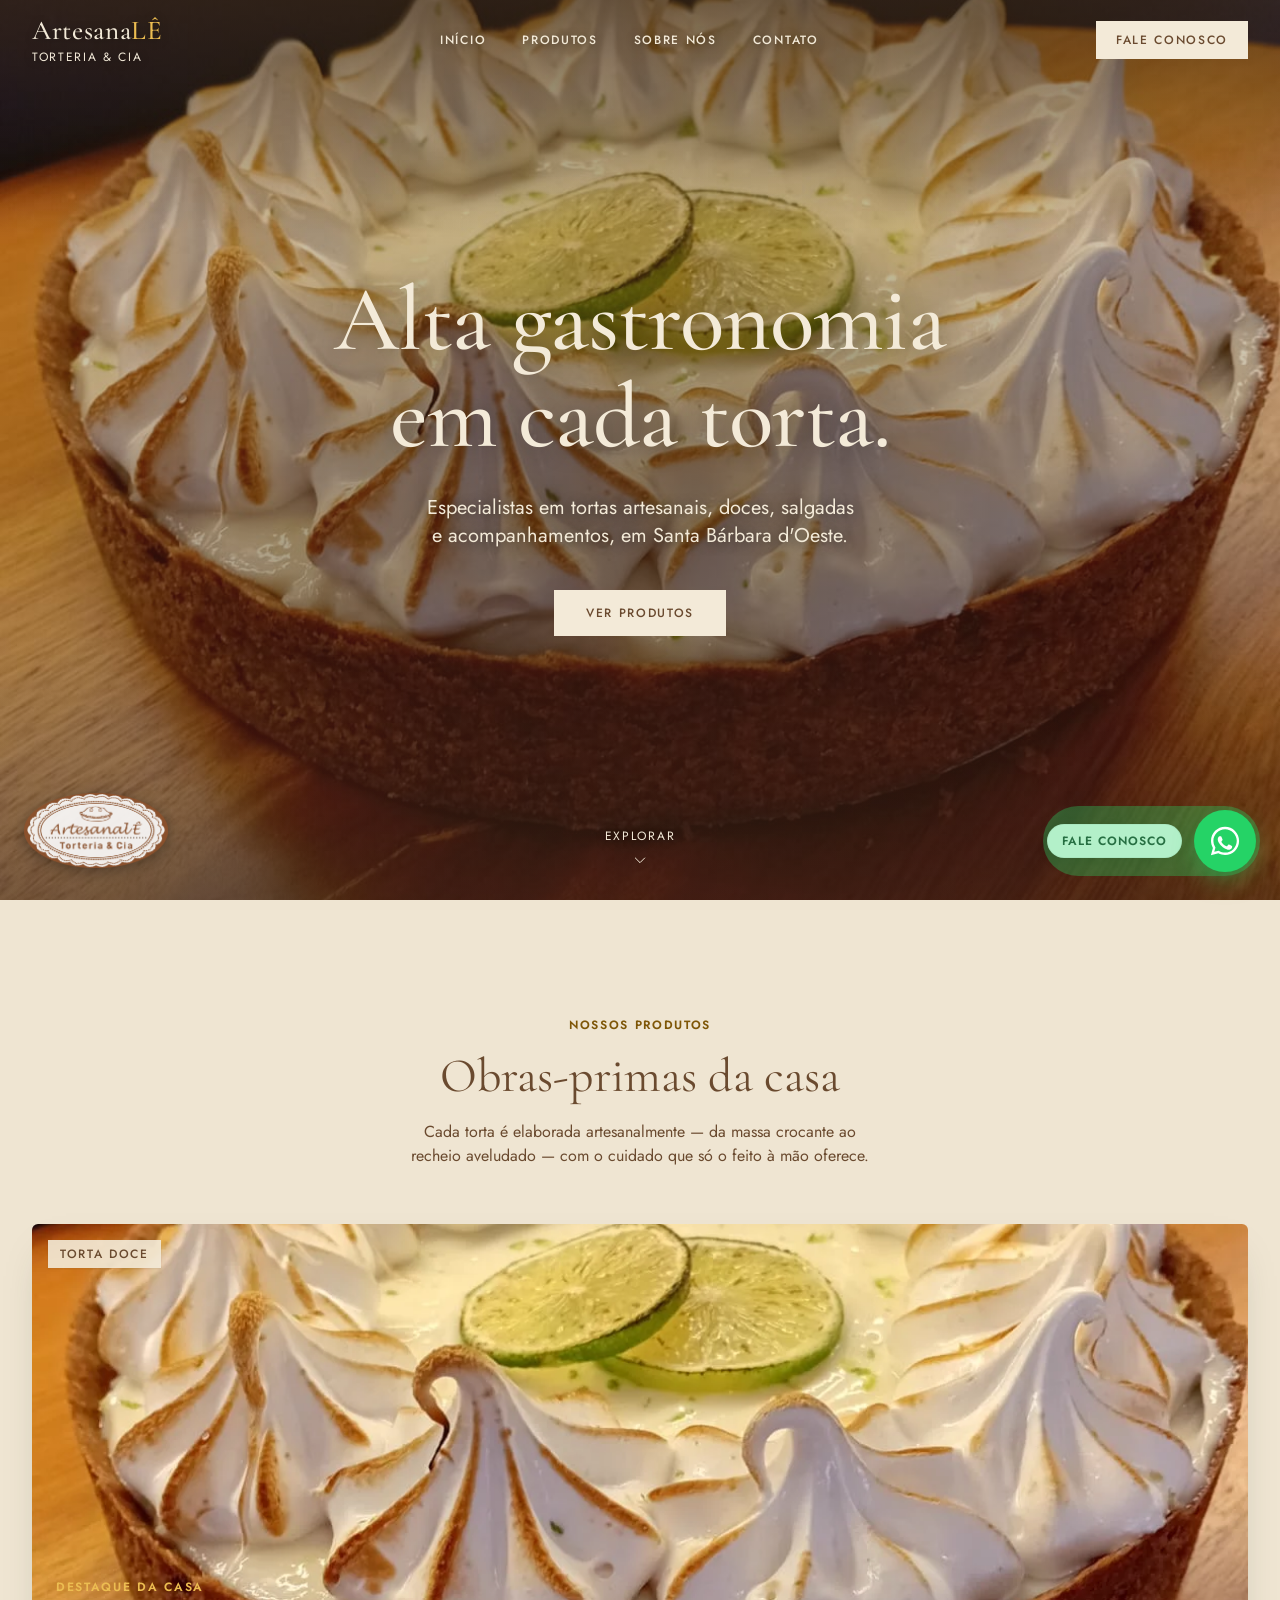
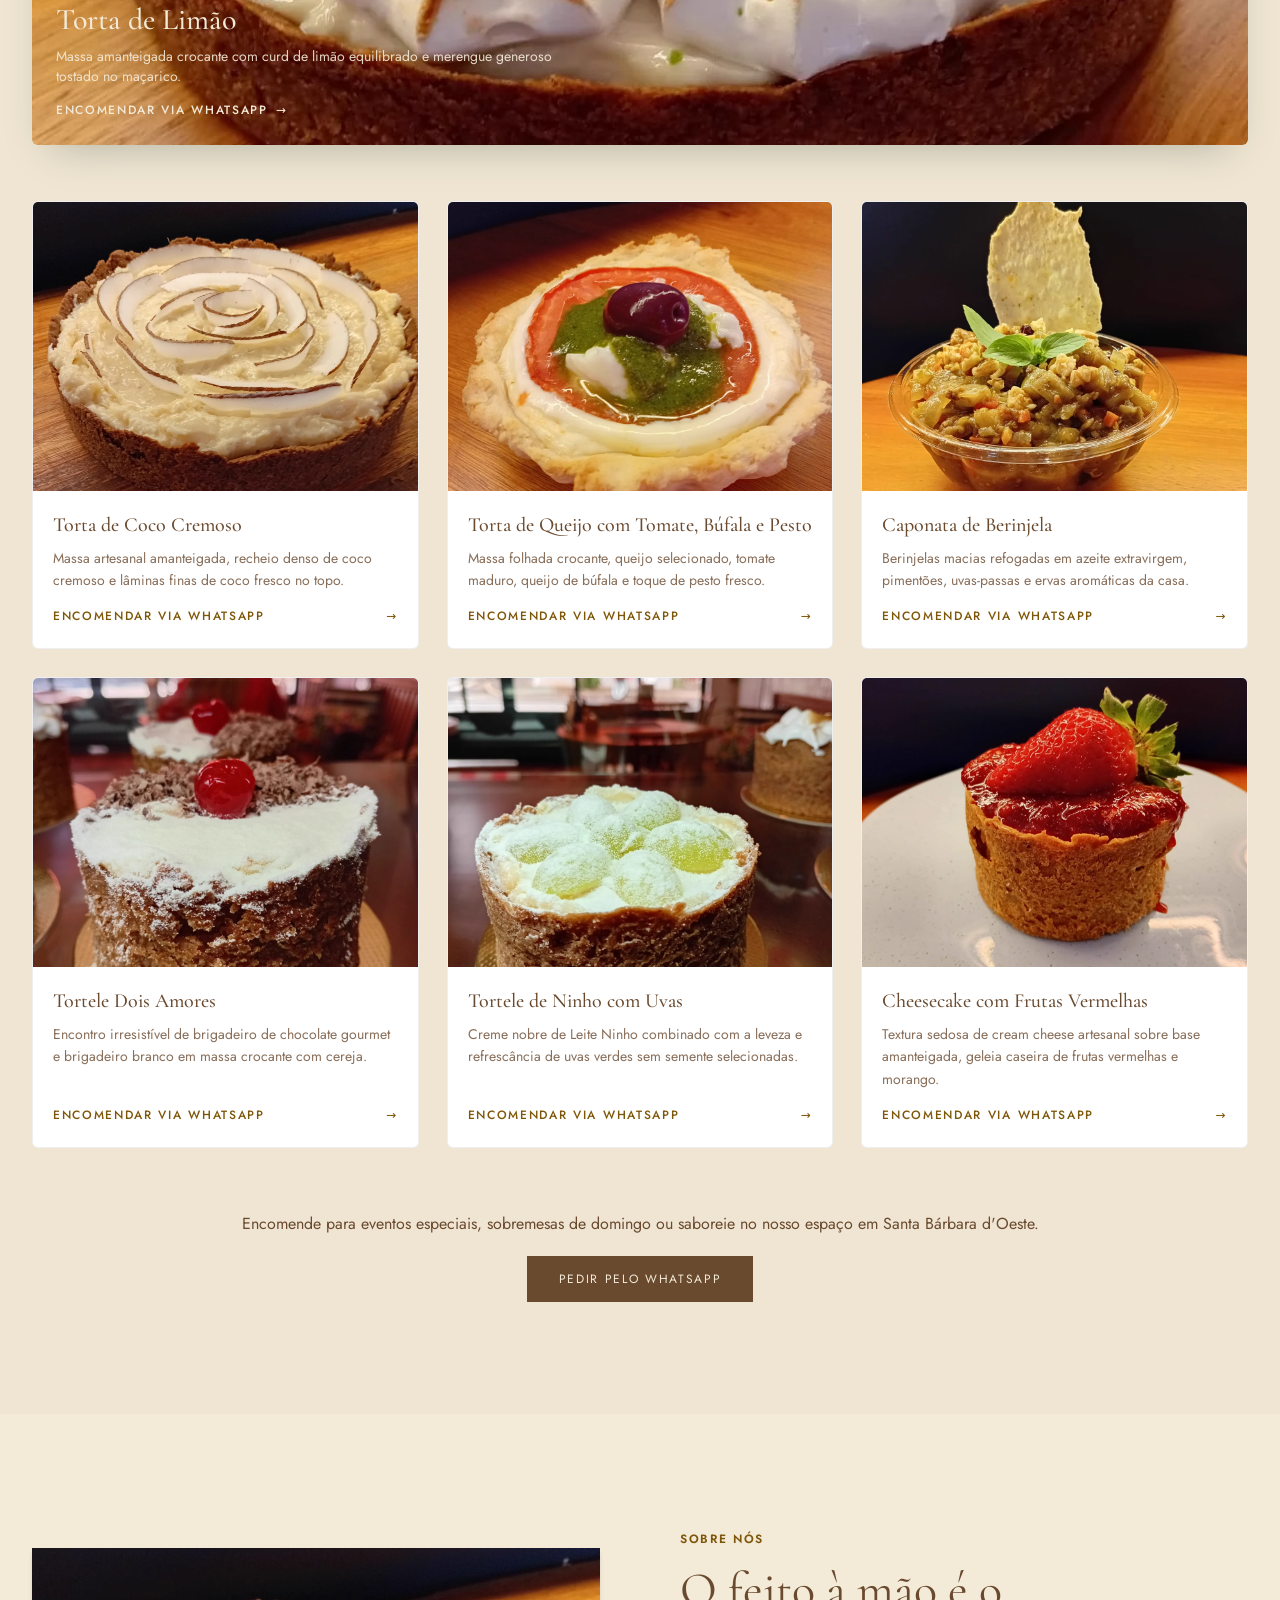
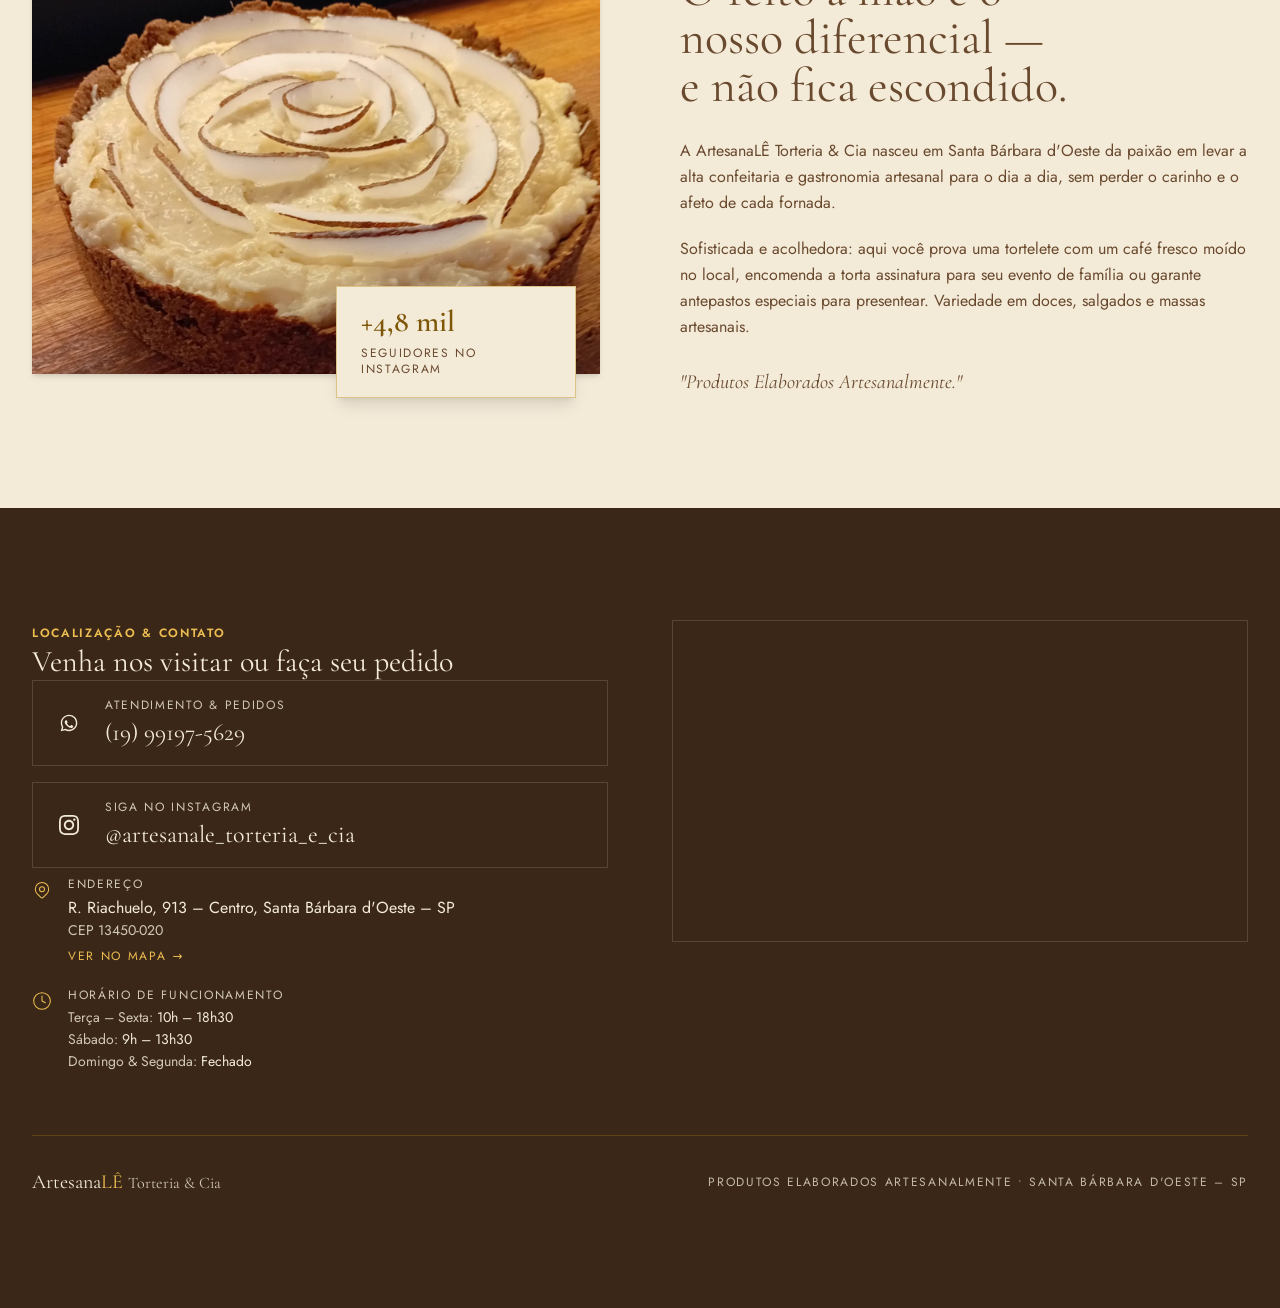
==== index.html @ e2871d9a "Site ArtesanaLÊ Torteria & Cia: vitrine única com os 7 produtos oficiais e logo original na hero" ====
<!DOCTYPE html>
<html lang="pt-BR" class="scroll-smooth">
<head>
  <meta charset="utf-8"/>
  <meta content="width=device-width, initial-scale=1.0" name="viewport"/>
  <link rel="icon" type="image/png" href="images/logo.png"/>
  <meta content="ArtesanaLÊ Torteria &amp; Cia - alta gastronomia em cada torta. Especialistas em tortas artesanais, doces, salgadas e acompanhamentos em Santa Bárbara d'Oeste. Encomendas e pronta entrega." name="description"/>
  <meta content="ArtesanaLÊ Torteria &amp; Cia" property="og:title"/>
  <meta content="Produtos elaborados artesanalmente. Tortas doces, salgadas, torteletes, massas e acompanhamentos em Santa Bárbara d'Oeste - SP." property="og:description"/>
  <meta content="website" property="og:type"/>

  <!-- Fonts -->
  <link rel="preconnect" href="https://fonts.googleapis.com"/>
  <link rel="preconnect" href="https://fonts.gstatic.com" crossorigin/>
  <link href="https://fonts.googleapis.com/css2?family=Cormorant+Garamond:ital,wght@0,300;0,400;0,500;0,600;1,400&family=Jost:wght@300;400;500;600&display=swap" rel="stylesheet"/>

  <title>ArtesanaLÊ Torteria &amp; Cia – Tortas Artesanais em Santa Bárbara d'Oeste</title>

  <link rel="stylesheet" href="style.css"/>

  <style>
    .fade-in {
      animation: fadeIn 0.4s ease-out forwards;
    }
    @keyframes fadeIn {
      from { opacity: 0; transform: translateY(8px); }
      to { opacity: 1; transform: translateY(0); }
    }
    .hero-bg-anim {
      animation: heroZoom 10s ease-out forwards;
    }
    @keyframes heroZoom {
      from { transform: scale(1.06); }
      to { transform: scale(1); }
    }
    @keyframes pulseRing {
      0% { transform: scale(0.95); opacity: 0.7; }
      50% { transform: scale(1.25); opacity: 0.2; }
      100% { transform: scale(1.4); opacity: 0; }
    }

    /* Hero logo */
    .hero-logo {
      width: 7rem;
      height: auto;
      opacity: 0.9;
      filter: drop-shadow(0 3px 8px rgba(0, 0, 0, 0.4));
    }
    @media (min-width: 640px) {
      .hero-logo {
        width: 9rem;
      }
    }

    /* Featured product */
    .product-feature {
      position: relative;
      overflow: hidden;
      border-radius: 6px;
      margin-bottom: 3.5rem;
      box-shadow: 0 18px 40px -20px rgba(39, 57, 48, 0.35);
    }
    .product-feature-img {
      width: 100%;
      height: 100%;
      object-fit: cover;
      display: block;
      aspect-ratio: 4/3;
      transition: transform 0.7s ease-out;
    }
    .product-feature:hover .product-feature-img {
      transform: scale(1.03);
    }
    @media (min-width: 768px) {
      .product-feature-img {
        aspect-ratio: 21/9;
      }
    }

    /* Modern Product Grid */
    .product-grid {
      display: grid;
      grid-template-columns: repeat(1, minmax(0, 1fr));
      gap: 1.75rem;
    }
    @media (min-width: 640px) {
      .product-grid {
        grid-template-columns: repeat(2, minmax(0, 1fr));
      }
    }
    @media (min-width: 1024px) {
      .product-grid {
        grid-template-columns: repeat(3, minmax(0, 1fr));
      }
    }

    .product-card {
      background: #ffffff;
      border: 1px solid rgba(39, 57, 48, 0.08);
      border-radius: 6px;
      overflow: hidden;
      display: flex;
      flex-direction: column;
      transition: transform 0.3s ease, box-shadow 0.3s ease, border-color 0.3s ease;
    }
    .product-card:hover {
      transform: translateY(-4px);
      box-shadow: 0 14px 28px -10px rgba(39, 57, 48, 0.12);
      border-color: rgba(200, 162, 86, 0.4);
    }
    .product-img-box {
      position: relative;
      width: 100%;
      aspect-ratio: 4/3;
      overflow: hidden;
      background: #f4efe6;
    }
    .product-thumb {
      width: 100%;
      height: 100%;
      object-fit: cover;
      transition: transform 0.6s ease;
    }
    .product-card:hover .product-thumb {
      transform: scale(1.06);
    }
    .product-content {
      padding: 1.25rem 1.25rem 1.5rem;
      display: flex;
      flex-direction: column;
      flex-grow: 1;
      justify-content: space-between;
    }
  </style>
</head>
<body class="bg-background text-foreground antialiased selection:bg-accent selection:text-accent-foreground font-body">

  <!-- Left Scroll Progress Bar -->
  <div class="fixed left-0 top-0 z-40 h-full w-[2px] pointer-events-none hidden sm:block">
    <div id="scroll-progress" class="w-full bg-accent/40 origin-top" style="height: 0%; transition: height 0.1s linear;"></div>
  </div>

  <!-- Header / Navbar -->
  <header id="navbar" class="fixed top-0 inset-x-0 z-50 transition-all duration-500 bg-transparent">
    <nav class="mx-auto max-w-7xl px-5 sm:px-8 h-16 sm:h-20 flex items-center justify-between">
      <a href="#inicio" class="flex flex-col leading-none">
        <span class="nav-ink font-serif font-medium text-2xl sm:text-[1.7rem] text-primary tracking-wide">
          Artesana<span class="nav-gold text-gold-ink">LÊ</span>
        </span>
        <span class="nav-ink label-caps text-primary text-xs sm:text-xs mt-0.5">Torteria &amp; Cia</span>
      </a>

      <div class="hidden md:flex items-center gap-9">
        <a href="#inicio" class="nav-link nav-ink label-caps font-medium text-primary transition-colors duration-300">Início</a>
        <a href="#produtos" class="nav-link nav-ink label-caps font-medium text-primary transition-colors duration-300">Produtos</a>
        <a href="#sobre" class="nav-link nav-ink label-caps font-medium text-primary transition-colors duration-300">Sobre Nós</a>
        <a href="#contato" class="nav-link nav-ink label-caps font-medium text-primary transition-colors duration-300">Contato</a>
      </div>

      <div class="hidden md:block">
        <a href="https://wa.me/5519991975629?text=Ol%C3%A1!%20Gostaria%20de%20falar%20com%20a%20ArtesanaL%C3%8A%20Torteria." target="_blank" rel="noopener noreferrer" class="nav-cta label-caps font-medium px-5 py-2.5 bg-primary text-primary-foreground hover:bg-accent hover:text-accent-foreground transition-colors duration-300 rounded-sm inline-block">
          Fale Conosco
        </a>
      </div>

      <button id="mobile-menu-btn" class="nav-ink md:hidden text-primary p-1" aria-label="Abrir Menu">
        <svg id="hamburger-icon" class="w-6 h-6" fill="none" stroke="currentColor" viewBox="0 0 24 24">
          <path stroke-linecap="round" stroke-linejoin="round" stroke-width="1.5" d="M4 6h16M4 12h16M4 18h16"/>
        </svg>
        <svg id="close-icon" class="w-6 h-6 hidden" fill="none" stroke="currentColor" viewBox="0 0 24 24">
          <path stroke-linecap="round" stroke-linejoin="round" stroke-width="1.5" d="M6 18L18 6M6 6l12 12"/>
        </svg>
      </button>
    </nav>

    <!-- Mobile Menu Dropdown -->
    <div id="mobile-menu" class="hidden md:hidden bg-background border-t border-accent/25">
      <div class="px-5 py-5 flex flex-col gap-1">
        <a href="#inicio" class="mobile-nav-link label-caps font-medium py-3 text-primary border-b border-border/60">Início</a>
        <a href="#produtos" class="mobile-nav-link label-caps font-medium py-3 text-primary border-b border-border/60">Produtos</a>
        <a href="#sobre" class="mobile-nav-link label-caps font-medium py-3 text-primary border-b border-border/60">Sobre Nós</a>
        <a href="#contato" class="mobile-nav-link label-caps font-medium py-3 text-primary border-b border-border/60">Contato</a>
        <a href="https://wa.me/5519991975629?text=Ol%C3%A1!%20Gostaria%20de%20falar%20com%20a%20ArtesanaL%C3%8A%20Torteria." target="_blank" rel="noopener noreferrer" class="label-caps mt-4 px-5 py-3 bg-primary text-primary-foreground text-center rounded-sm">
          Fale Conosco
        </a>
      </div>
    </div>
  </header>

  <main class="pb-16 md:pb-0">

    <!-- Hero Section -->
    <section id="inicio" class="relative min-h-[100svh] flex flex-col justify-between">
      <div class="absolute inset-0 overflow-hidden">
        <div class="absolute inset-0">
          <video src="Preparing_lemon_meringue_tart_20261016084909.mp4" poster="images/hero.jpg" autoplay muted loop playsinline preload="auto" aria-label="Torta de Limão com Merengue artesanal da ArtesanaLÊ" class="w-full h-full object-cover"></video>
        </div>
        <div class="hero-scrim absolute inset-0"></div>
      </div>

      <!-- Logo discreto (canto inferior esquerdo) -->
      <div style="position: absolute; left: 1.5rem; bottom: 2rem; z-index: 10; pointer-events: none;">
        <img src="images/logo-original.png" alt="ArtesanaLÊ Torteria &amp; Cia" class="hero-logo" decoding="async"/>
      </div>

      <div></div> <!-- Spacer -->

      <div class="relative z-10 flex flex-col items-center justify-center text-center px-5 pt-32 pb-12">

        <h1 class="hero-title font-serif font-medium text-background text-balance leading-[1.05] max-w-4xl tracking-tight">
          Alta gastronomia<br class="hidden sm:block"/> em cada torta.
        </h1>

        <p class="hero-sub mt-7 max-w-xl text-background font-body font-normal text-lg sm:text-xl leading-relaxed text-balance">
          Especialistas em tortas artesanais, doces, salgadas e acompanhamentos, em Santa Bárbara d'Oeste.
        </p>

        <div class="mt-10 flex justify-center w-full sm:w-auto px-4">
          <a href="#produtos" class="label-caps font-medium px-8 py-3.5 bg-background text-primary hover:bg-accent hover:text-accent-foreground transition-colors duration-300 rounded-sm text-center">
            Ver Produtos
          </a>
        </div>
      </div>

      <!-- Scroll Indicator -->
      <a href="#produtos" class="relative z-10 pb-8 flex flex-col items-center gap-2 text-background hover:text-background transition-colors hero-sub-shadow">
        <span class="label-caps text-xs">Explorar</span>
        <svg class="w-4 h-4 animate-bounce" fill="none" stroke="currentColor" viewBox="0 0 24 24">
          <path stroke-linecap="round" stroke-linejoin="round" stroke-width="1.5" d="M19 9l-7 7-7-7"/>
        </svg>
      </a>
    </section>

    <!-- Produtos -->
    <section id="produtos" class="py-20 sm:py-28 px-5 sm:px-8 bg-secondary/40">
      <div class="mx-auto max-w-7xl">

        <div class="text-center mb-14">
          <span class="label-caps text-gold-ink font-semibold tracking-widest">Nossos Produtos</span>
          <h2 class="font-serif font-normal text-primary text-3xl sm:text-5xl mt-4 text-balance">Obras-primas da casa</h2>
          <p class="mt-5 max-w-xl mx-auto text-primary font-body text-balance">
            Cada torta é elaborada artesanalmente — da massa crocante ao recheio aveludado — com o cuidado que só o feito à mão oferece.
          </p>
        </div>

        <!-- Destaque da Casa: Torta de Limão -->
        <a href="https://wa.me/5519991975629?text=Ol%C3%A1!%20Gostaria%20de%20encomendar%20a%20Torta%20de%20Lim%C3%A3o." target="_blank" rel="noopener noreferrer" class="product-feature group block">
          <picture>
            <source srcset="images/torta-limao.webp" type="image/webp"/>
            <img src="images/torta-limao.jpg" alt="Torta de Limão com Merengue Maçaricado" class="product-feature-img" loading="lazy"/>
          </picture>
          <span class="absolute top-4 left-4 label-caps px-3 py-1.5 bg-background/90 text-primary rounded-sm text-xs shadow-xs font-medium">Torta Doce</span>
          <div class="absolute inset-x-0 bottom-0 bg-gradient-to-t from-primary/90 via-primary/50 to-transparent p-6 sm:p-8 text-background">
            <span class="label-caps text-gold-light text-xs font-semibold">Destaque da Casa</span>
            <h3 class="font-serif text-3xl sm:text-4xl font-medium mt-1">Torta de Limão</h3>
            <p class="text-background/90 text-sm sm:text-base mt-2 max-w-lg">Massa amanteigada crocante com curd de limão equilibrado e merengue generoso tostado no maçarico.</p>
            <span class="mt-4 inline-flex items-center gap-2 label-caps text-xs font-medium text-background group-hover:text-gold-light transition-colors">
              <span>Encomendar via WhatsApp</span>
              <span>&rarr;</span>
            </span>
          </div>
        </a>

        <!-- Grade com os demais produtos da casa -->
        <div class="product-grid">

          <!-- 2. Torta de Coco Cremoso -->
          <article class="product-card">
            <div class="product-img-box">
              <picture>
                <source srcset="images/torta-coco-cremoso.webp" type="image/webp"/>
                <img src="images/torta-coco-cremoso.jpg" alt="Torta de Coco Cremoso" class="product-thumb" loading="lazy"/>
              </picture>
              <span class="absolute top-3 left-3 label-caps px-2.5 py-1 bg-background/95 text-primary text-[10px] font-semibold rounded-xs">Torta Doce</span>
            </div>
            <div class="product-content">
              <div>
                <h3 class="font-serif text-xl font-medium text-primary">Torta de Coco Cremoso</h3>
                <p class="mt-2 text-primary/80 text-sm leading-relaxed">
                  Massa artesanal amanteigada, recheio denso de coco cremoso e lâminas finas de coco fresco no topo.
                </p>
              </div>
              <a href="https://wa.me/5519991975629?text=Ol%C3%A1!%20Gostaria%20de%20encomendar%20a%20Torta%20de%20Coco%20Cremoso." target="_blank" rel="noopener noreferrer" class="mt-4 inline-flex items-center justify-between text-xs font-medium label-caps text-gold-ink hover:text-primary transition-colors">
                <span>Encomendar via WhatsApp</span>
                <span>&rarr;</span>
              </a>
            </div>
          </article>

          <!-- 3. Torta de Queijo com Tomate, Queijo de Búfala e Pesto -->
          <article class="product-card">
            <div class="product-img-box">
              <picture>
                <source srcset="images/torta-queijo-tomate-bufala-pesto.webp" type="image/webp"/>
                <img src="images/torta-queijo-tomate-bufala-pesto.jpg" alt="Torta de queijo com tomate, queijo de búfala e pesto de manjericão" class="product-thumb" loading="lazy"/>
              </picture>
              <span class="absolute top-3 left-3 label-caps px-2.5 py-1 bg-background/95 text-primary text-[10px] font-semibold rounded-xs">Torta Salgada</span>
            </div>
            <div class="product-content">
              <div>
                <h3 class="font-serif text-xl font-medium text-primary">Torta de Queijo com Tomate, Búfala e Pesto</h3>
                <p class="mt-2 text-primary/80 text-sm leading-relaxed">
                  Massa folhada crocante, queijo selecionado, tomate maduro, queijo de búfala e toque de pesto fresco.
                </p>
              </div>
              <a href="https://wa.me/5519991975629?text=Ol%C3%A1!%20Gostaria%20de%20encomendar%20a%20Torta%20de%20Queijo%20com%20Tomate%2C%20B%C3%BAfala%20e%20Pesto." target="_blank" rel="noopener noreferrer" class="mt-4 inline-flex items-center justify-between text-xs font-medium label-caps text-gold-ink hover:text-primary transition-colors">
                <span>Encomendar via WhatsApp</span>
                <span>&rarr;</span>
              </a>
            </div>
          </article>

          <!-- 4. Caponata de Berinjela -->
          <article class="product-card">
            <div class="product-img-box">
              <picture>
                <source srcset="images/caponata-berinjela.webp" type="image/webp"/>
                <img src="images/caponata-berinjela.jpg" alt="Caponata de Berinjela" class="product-thumb" loading="lazy"/>
              </picture>
              <span class="absolute top-3 left-3 label-caps px-2.5 py-1 bg-background/95 text-primary text-[10px] font-semibold rounded-xs">Acompanhamento</span>
            </div>
            <div class="product-content">
              <div>
                <h3 class="font-serif text-xl font-medium text-primary">Caponata de Berinjela</h3>
                <p class="mt-2 text-primary/80 text-sm leading-relaxed">
                  Berinjelas macias refogadas em azeite extravirgem, pimentões, uvas-passas e ervas aromáticas da casa.
                </p>
              </div>
              <a href="https://wa.me/5519991975629?text=Ol%C3%A1!%20Gostaria%20de%20encomendar%20a%20Caponata%20de%20Berinjela." target="_blank" rel="noopener noreferrer" class="mt-4 inline-flex items-center justify-between text-xs font-medium label-caps text-gold-ink hover:text-primary transition-colors">
                <span>Encomendar via WhatsApp</span>
                <span>&rarr;</span>
              </a>
            </div>
          </article>

          <!-- 5. Tortele Dois Amores -->
          <article class="product-card">
            <div class="product-img-box">
              <picture>
                <source srcset="images/tortelete-dois-amores.webp" type="image/webp"/>
                <img src="images/tortelete-dois-amores.jpg" alt="Tortele Dois Amores" class="product-thumb" loading="lazy"/>
              </picture>
              <span class="absolute top-3 left-3 label-caps px-2.5 py-1 bg-background/95 text-primary text-[10px] font-semibold rounded-xs">Individual Doce</span>
            </div>
            <div class="product-content">
              <div>
                <h3 class="font-serif text-xl font-medium text-primary">Tortele Dois Amores</h3>
                <p class="mt-2 text-primary/80 text-sm leading-relaxed">
                  Encontro irresistível de brigadeiro de chocolate gourmet e brigadeiro branco em massa crocante com cereja.
                </p>
              </div>
              <a href="https://wa.me/5519991975629?text=Ol%C3%A1!%20Gostaria%20de%20encomendar%20o%20Tortele%20Dois%20Amores." target="_blank" rel="noopener noreferrer" class="mt-4 inline-flex items-center justify-between text-xs font-medium label-caps text-gold-ink hover:text-primary transition-colors">
                <span>Encomendar via WhatsApp</span>
                <span>&rarr;</span>
              </a>
            </div>
          </article>

          <!-- 6. Tortele de Ninho com Uvas -->
          <article class="product-card">
            <div class="product-img-box">
              <picture>
                <source srcset="images/tortelete-ninho-uvas.webp" type="image/webp"/>
                <img src="images/tortelete-ninho-uvas.jpg" alt="Tortele de Ninho com Uvas" class="product-thumb" loading="lazy"/>
              </picture>
              <span class="absolute top-3 left-3 label-caps px-2.5 py-1 bg-background/95 text-primary text-[10px] font-semibold rounded-xs">Individual Doce</span>
            </div>
            <div class="product-content">
              <div>
                <h3 class="font-serif text-xl font-medium text-primary">Tortele de Ninho com Uvas</h3>
                <p class="mt-2 text-primary/80 text-sm leading-relaxed">
                  Creme nobre de Leite Ninho combinado com a leveza e refrescância de uvas verdes sem semente selecionadas.
                </p>
              </div>
              <a href="https://wa.me/5519991975629?text=Ol%C3%A1!%20Gostaria%20de%20encomendar%20o%20Tortele%20de%20Ninho%20com%20Uvas." target="_blank" rel="noopener noreferrer" class="mt-4 inline-flex items-center justify-between text-xs font-medium label-caps text-gold-ink hover:text-primary transition-colors">
                <span>Encomendar via WhatsApp</span>
                <span>&rarr;</span>
              </a>
            </div>
          </article>

          <!-- 7. Cheesecake com Frutas Vermelhas -->
          <article class="product-card">
            <div class="product-img-box">
              <picture>
                <source srcset="images/cheesecake-frutas-vermelhas.webp" type="image/webp"/>
                <img src="images/cheesecake-frutas-vermelhas.jpg" alt="Cheesecake com Frutas Vermelhas" class="product-thumb" loading="lazy"/>
              </picture>
              <span class="absolute top-3 left-3 label-caps px-2.5 py-1 bg-background/95 text-primary text-[10px] font-semibold rounded-xs">Sobremesa</span>
            </div>
            <div class="product-content">
              <div>
                <h3 class="font-serif text-xl font-medium text-primary">Cheesecake com Frutas Vermelhas</h3>
                <p class="mt-2 text-primary/80 text-sm leading-relaxed">
                  Textura sedosa de cream cheese artesanal sobre base amanteigada, geleia caseira de frutas vermelhas e morango.
                </p>
              </div>
              <a href="https://wa.me/5519991975629?text=Ol%C3%A1!%20Gostaria%20de%20encomendar%20o%20Cheesecake%20com%20Frutas%20Vermelhas." target="_blank" rel="noopener noreferrer" class="mt-4 inline-flex items-center justify-between text-xs font-medium label-caps text-gold-ink hover:text-primary transition-colors">
                <span>Encomendar via WhatsApp</span>
                <span>&rarr;</span>
              </a>
            </div>
          </article>

        </div>

        <!-- CTA Único -->
        <div class="text-center mt-16">
          <p class="text-primary font-body text-base mb-5">Encomende para eventos especiais, sobremesas de domingo ou saboreie no nosso espaço em Santa Bárbara d'Oeste.</p>
          <a href="https://wa.me/5519991975629?text=Ol%C3%A1!%20Gostaria%20de%20fazer%20um%20pedido%20na%20ArtesanaL%C3%8A%20Torteria." target="_blank" rel="noopener noreferrer" class="label-caps px-8 py-3.5 bg-primary text-primary-foreground hover:bg-accent hover:text-accent-foreground transition-colors duration-300 rounded-sm inline-block">
            Pedir pelo WhatsApp
          </a>
        </div>

      </div>
    </section>

    <!-- Sobre Nós -->
    <section id="sobre" class="py-20 sm:py-28 px-5 sm:px-8">
      <div class="mx-auto max-w-7xl grid grid-cols-1 lg:grid-cols-2 gap-12 lg:gap-20 items-center">
        <div class="relative">
          <div class="overflow-hidden rounded-sm shadow-md">
            <picture>
              <source srcset="images/torta-coco-cremoso.webp" type="image/webp"/>
              <img src="images/torta-coco-cremoso.jpg" alt="Torta de Coco Cremoso da ArtesanaLÊ" class="w-full aspect-[4/3] object-cover" loading="lazy"/>
            </picture>
          </div>
          <div class="absolute -bottom-6 -right-2 sm:right-6 bg-background border border-accent/40 px-6 py-5 rounded-sm max-w-[15rem] shadow-lg">
            <p class="font-serif text-3xl text-gold-ink leading-none font-semibold">+4,8 mil</p>
            <p class="label-caps text-primary mt-2 text-xs">Seguidores no Instagram</p>
          </div>
        </div>

        <div>
          <span class="label-caps text-gold-ink font-semibold tracking-widest">Sobre Nós</span>
          <h2 class="font-serif font-normal text-primary text-3xl sm:text-5xl mt-4 leading-[1.1] text-balance">
            O feito à mão é o nosso diferencial — e não fica escondido.
          </h2>
          <div class="mt-7 space-y-5 text-primary font-body leading-relaxed text-base">
            <p>
              A ArtesanaLÊ Torteria &amp; Cia nasceu em Santa Bárbara d'Oeste da paixão em levar a alta confeitaria e gastronomia artesanal para o dia a dia, sem perder o carinho e o afeto de cada fornada.
            </p>
            <p>
              Sofisticada e acolhedora: aqui você prova uma tortelete com um café fresco moído no local, encomenda a torta assinatura para seu evento de família ou garante antepastos especiais para presentear. Variedade em doces, salgados e massas artesanais.
            </p>
            <p class="font-serif text-xl text-primary italic pt-2">
              "Produtos Elaborados Artesanalmente."
            </p>
          </div>
        </div>
      </div>
    </section>

    <!-- Contato & Rodapé -->
    <footer id="contato" class="bg-foreground text-background">
      <div class="mx-auto max-w-7xl px-5 sm:px-8 py-20 sm:py-28">

        <div class="grid grid-cols-1 lg:grid-cols-2 gap-14 lg:gap-16 items-start">

          <div class="space-y-8">
            <div>
              <span class="label-caps text-gold-light tracking-widest text-xs font-semibold">Localização &amp; Contato</span>
              <h2 class="font-serif font-normal text-3xl sm:text-4xl text-background mt-3">
                Venha nos visitar ou faça seu pedido
              </h2>
            </div>

            <!-- Contact List -->
            <div class="space-y-4">

              <!-- WhatsApp -->
              <a href="https://wa.me/5519991975629?text=Ol%C3%A1!%20Gostaria%20de%20falar%20com%20a%20ArtesanaL%C3%8A%20Torteria." target="_blank" rel="noopener noreferrer" class="flex items-center gap-4 p-4 rounded-sm border border-background/15 hover:border-accent/40 bg-background/5 hover:bg-background/10 transition-colors group">
                <span class="w-10 h-10 rounded-full bg-emerald-900/60 flex items-center justify-center shrink-0">
                  <svg class="w-5 h-5 text-emerald-300" fill="currentColor" viewBox="0 0 24 24">
                    <path d="M12.04 2c-5.46 0-9.91 4.45-9.91 9.91 0 1.75.46 3.45 1.32 4.95L2.05 22l5.25-1.38c1.45.79 3.08 1.21 4.74 1.21 5.46 0 9.91-4.45 9.91-9.91 0-2.65-1.03-5.14-2.9-7.01A9.816 9.816 0 0 0 12.04 2zm.01 1.67c4.56 0 8.25 3.69 8.25 8.24 0 2.2-.86 4.28-2.42 5.84a8.21 8.21 0 0 1-5.83 2.41c-1.47 0-2.93-.39-4.2-1.15l-.3-.18-3.12.82.83-3.04-.2-.31a8.188 8.188 0 0 1-1.26-4.38c0-4.54 3.7-8.24 8.25-8.24zm4.52 11.66c-.25-.13-1.47-.72-1.7-.81-.23-.08-.39-.13-.56.13-.17.25-.64.81-.79.97-.14.17-.29.19-.54.06-.25-.13-1.06-.39-2.03-1.25-.75-.67-1.26-1.5-1.41-1.75-.14-.25-.02-.39.11-.51.11-.11.25-.29.37-.44.13-.14.17-.25.25-.42.08-.17.04-.31-.02-.44-.06-.13-.56-1.35-.77-1.85-.2-.49-.41-.42-.56-.43h-.48c-.17 0-.44.06-.67.31-.23.25-.88.86-.88 2.1 0 1.24.9 2.44 1.03 2.61.13.17 1.78 2.71 4.3 3.8 2.53 1.09 2.53.73 2.99.69.46-.04 1.47-.6 1.68-1.18.21-.58.21-1.07.15-1.18-.06-.11-.23-.17-.48-.3z"/>
                  </svg>
                </span>
                <div>
                  <p class="label-caps text-background/80 text-xs">Atendimento &amp; Pedidos</p>
                  <p class="font-serif text-2xl mt-1">(19) 99197-5629</p>
                </div>
              </a>

              <!-- Instagram -->
              <a href="https://instagram.com/artesanale_torteria_e_cia" target="_blank" rel="noopener noreferrer" class="flex items-center gap-4 p-4 rounded-sm border border-background/15 hover:border-accent/40 bg-background/5 hover:bg-background/10 transition-colors group">
                <span class="w-10 h-10 rounded-full bg-pink-900/40 flex items-center justify-center shrink-0">
                  <svg class="w-5 h-5 text-pink-300" fill="currentColor" viewBox="0 0 24 24">
                    <path d="M12 2.163c3.204 0 3.584.012 4.85.07 3.252.148 4.771 1.691 4.919 4.919.058 1.265.069 1.645.069 4.849 0 3.205-.012 3.584-.069 4.849-.149 3.225-1.664 4.771-4.919 4.919-1.266.058-1.644.07-4.85.07-3.204 0-3.584-.012-4.849-.07-3.26-.149-4.771-1.699-4.919-4.92-.058-1.265-.07-1.644-.07-4.849 0-3.204.013-3.583.07-4.849.149-3.227 1.664-4.771 4.919-4.919 1.266-.057 1.645-.069 4.849-.069zm0-2.163c-3.259 0-3.667.014-4.947.072-4.358.2-6.78 2.618-6.98 6.98-.059 1.281-.073 1.689-.073 4.948 0 3.259.014 3.668.072 4.948.2 4.358 2.618 6.78 6.98 6.98 1.281.058 1.689.072 4.948.072 3.259 0 3.668-.014 4.948-.072 4.354-.2 6.782-2.618 6.979-6.98.059-1.28.073-1.689.073-4.948 0-3.259-.014-3.667-.072-4.947-.196-4.354-2.617-6.78-6.979-6.98-1.281-.059-1.69-.073-4.949-.073zm0 5.838c-3.403 0-6.162 2.759-6.162 6.162s2.759 6.163 6.162 6.163 6.162-2.759 6.162-6.163c0-3.403-2.759-6.162-6.162-6.162zm0 10.162c-2.209 0-4-1.79-4-4 0-2.209 1.791-4 4-4s4 1.791 4 4c0 2.21-1.791 4-4 4zm6.406-11.845c-.796 0-1.441.645-1.441 1.44s.645 1.44 1.441 1.44c.795 0 1.439-.645 1.439-1.44s-.644-1.44-1.439-1.44z"/>
                  </svg>
                </span>
                <div>
                  <p class="label-caps text-background/80 text-xs">Siga no Instagram</p>
                  <p class="font-serif text-2xl mt-1">@artesanale_torteria_e_cia</p>
                </div>
              </a>

            </div>

            <div class="space-y-5 pt-2">
              <div class="flex items-start gap-4">
                <svg class="w-5 h-5 text-gold-light shrink-0 mt-1" fill="none" stroke="currentColor" viewBox="0 0 24 24">
                  <path stroke-linecap="round" stroke-linejoin="round" stroke-width="1.25" d="M17.657 16.657L13.414 20.9a1.998 1.998 0 01-2.827 0l-4.244-4.243a8 8 0 1111.314 0z"/>
                  <path stroke-linecap="round" stroke-linejoin="round" stroke-width="1.25" d="M15 11a3 3 0 11-6 0 3 3 0 016 0z"/>
                </svg>
                <div>
                  <p class="label-caps text-background/80 text-xs">Endereço</p>
                  <p class="font-body text-background mt-1">R. Riachuelo, 913 – Centro, Santa Bárbara d'Oeste – SP</p>
                  <p class="font-body text-background/80 text-sm">CEP 13450-020</p>
                  <a href="https://www.google.com/maps/search/?api=1&query=ArtesanaLE+Torteria+Riachuelo+913+Santa+Barbara+dOeste+SP" target="_blank" rel="noopener noreferrer" class="label-caps text-gold-light mt-2 inline-block hover:text-background text-xs">
                    Ver no mapa &rarr;
                  </a>
                </div>
              </div>

              <div class="flex items-start gap-4">
                <svg class="w-5 h-5 text-gold-light shrink-0 mt-1" fill="none" stroke="currentColor" viewBox="0 0 24 24">
                  <circle cx="12" cy="12" r="10" stroke-linecap="round" stroke-linejoin="round" stroke-width="1.25"/>
                  <path stroke-linecap="round" stroke-linejoin="round" stroke-width="1.25" d="M12 6v6l4 2"/>
                </svg>
                <div>
                  <p class="label-caps text-background/80 text-xs">Horário de funcionamento</p>
                  <ul class="mt-1 space-y-0.5">
                    <li class="font-body text-background text-sm">
                      <span class="text-background/80">Terça – Sexta:</span> 10h – 18h30
                    </li>
                    <li class="font-body text-background text-sm">
                      <span class="text-background/80">Sábado:</span> 9h – 13h30
                    </li>
                    <li class="font-body text-background text-sm">
                      <span class="text-background/80">Domingo &amp; Segunda:</span> Fechado
                    </li>
                  </ul>
                </div>
              </div>
            </div>
          </div>

          <!-- Map Iframe Col -->
          <div class="rounded-sm overflow-hidden min-h-[20rem] border border-background/15">
            <iframe title="Mapa ArtesanaLÊ Torteria &amp; Cia" src="https://www.google.com/maps?q=ArtesanaLE+Torteria+Riachuelo+913+Santa+Barbara+dOeste+SP&output=embed" width="100%" height="100%" style="border:0; min-height: 20rem; filter: grayscale(0.4) sepia(0.25) contrast(0.95);" loading="lazy" referrerpolicy="no-referrer-when-downgrade"></iframe>
          </div>

        </div>

        <div class="filigree border-accent/30 mt-16 pt-8 flex flex-col sm:flex-row items-center justify-between gap-4 text-center sm:text-left">
          <p class="font-serif text-xl text-background">
            Artesana<span class="text-gold-light">LÊ</span> <span class="text-background/80 text-base">Torteria &amp; Cia</span>
          </p>
          <p class="label-caps text-background/75 text-xs">
            Produtos Elaborados Artesanalmente • Santa Bárbara d'Oeste – SP
          </p>
        </div>
      </div>
    </footer>

  </main>

  <!-- Floating WhatsApp Button -->
  <a href="https://wa.me/5519991975629?text=Ol%C3%A1!%20Gostaria%20de%20falar%20com%20a%20ArtesanaL%C3%8A%20Torteria." target="_blank" rel="noopener noreferrer" aria-label="Chamar no WhatsApp" style="position: fixed !important; bottom: 28px !important; right: 24px !important; z-index: 99999 !important; display: flex !important; align-items: center; text-decoration: none;" class="group">
    <!-- Pulse Effect -->
    <span style="position: absolute; inset: -4px; border-radius: 9999px; background-color: #25D366; opacity: 0.35; animation: pulseRing 2s cubic-bezier(0.4, 0, 0.6, 1) infinite; pointer-events: none;"></span>

    <!-- Button Body -->
    <span style="position: relative; display: flex; align-items: center; justify-content: center; width: 62px; height: 62px; border-radius: 9999px; background-color: #25D366; color: white; box-shadow: 0 10px 25px -5px rgba(37, 211, 102, 0.5), 0 8px 10px -6px rgba(0, 0, 0, 0.1); transition: transform 0.25s ease, background-color 0.25s ease;">
      <svg style="width: 34px; height: 34px; fill: white;" viewBox="0 0 24 24" xmlns="http://www.w3.org/2000/svg">
        <path d="M12.04 2c-5.46 0-9.91 4.45-9.91 9.91 0 1.75.46 3.45 1.32 4.95L2.05 22l5.25-1.38c1.45.79 3.08 1.21 4.74 1.21 5.46 0 9.91-4.45 9.91-9.91 0-2.65-1.03-5.14-2.9-7.01A9.816 9.816 0 0 0 12.04 2zm.01 1.67c4.56 0 8.25 3.69 8.25 8.24 0 2.2-.86 4.28-2.42 5.84a8.21 8.21 0 0 1-5.83 2.41c-1.47 0-2.93-.39-4.2-1.15l-.3-.18-3.12.82.83-3.04-.2-.31a8.188 8.188 0 0 1-1.26-4.38c0-4.54 3.7-8.24 8.25-8.24zm4.52 11.66c-.25-.13-1.47-.72-1.7-.81-.23-.08-.39-.13-.56.13-.17.25-.64.81-.79.97-.14.17-.29.19-.54.06-.25-.13-1.06-.39-2.03-1.25-.75-.67-1.26-1.5-1.41-1.75-.14-.25-.02-.39.11-.51.11-.11.25-.29.37-.44.13-.14.17-.25.25-.42.08-.17.04-.31-.02-.44-.06-.13-.56-1.35-.77-1.85-.2-.49-.41-.42-.56-.43h-.48c-.17 0-.44.06-.67.31-.23.25-.88.86-.88 2.1 0 1.24.9 2.44 1.03 2.61.13.17 1.78 2.71 4.3 3.8 2.53 1.09 2.53.73 2.99.69.46-.04 1.47-.6 1.68-1.18.21-.58.21-1.07.15-1.18-.06-.11-.23-.17-.48-.3z"/>
      </svg>
    </span>

    <!-- Floating Label -->
    <span class="hidden sm:inline-block label-caps" style="margin-right: 12px; order: -1; background-color: #ffffff; color: #273930; padding: 7px 14px; border-radius: 9999px; font-size: 0.75rem; font-weight: 600; box-shadow: 0 4px 12px rgba(0,0,0,0.12); border: 1px solid rgba(0,0,0,0.06); letter-spacing: 0.08em; transition: opacity 0.2s ease;">
      Fale Conosco
    </span>
  </a>

  <script>
    // Scroll progress bar & Navbar background
    const navbar = document.getElementById("navbar");
    const progress = document.getElementById("scroll-progress");

    window.addEventListener("scroll", () => {
      const scrollY = window.scrollY;
      navbar.classList.toggle("nav-solid", scrollY > 40);
      if (scrollY > 40) {
        navbar.classList.add("bg-background/95", "backdrop-blur-sm", "border-b", "border-accent/25", "shadow-xs");
        navbar.classList.remove("bg-transparent");
      } else {
        navbar.classList.remove("bg-background/95", "backdrop-blur-sm", "border-b", "border-accent/25", "shadow-xs");
        navbar.classList.add("bg-transparent");
      }

      const docHeight = document.documentElement.scrollHeight - document.documentElement.clientHeight;
      if (docHeight > 0) {
        const pct = (scrollY / docHeight) * 100;
        progress.style.height = `${pct}%`;
      }
    }, { passive: true });

    // Mobile Menu Toggle
    const mobileBtn = document.getElementById("mobile-menu-btn");
    const mobileMenu = document.getElementById("mobile-menu");
    const hamburgerIcon = document.getElementById("hamburger-icon");
    const closeIcon = document.getElementById("close-icon");

    function toggleMenu() {
      const isOpen = !mobileMenu.classList.contains("hidden");
      if (isOpen) {
        mobileMenu.classList.add("hidden");
        hamburgerIcon.classList.remove("hidden");
        closeIcon.classList.add("hidden");
      } else {
        mobileMenu.classList.remove("hidden");
        hamburgerIcon.classList.add("hidden");
        closeIcon.classList.remove("hidden");
      }
    }

    mobileBtn.onclick = toggleMenu;
    document.querySelectorAll(".mobile-nav-link").forEach(link => {
      link.onclick = () => {
        mobileMenu.classList.add("hidden");
        hamburgerIcon.classList.remove("hidden");
        closeIcon.classList.add("hidden");
      };
    });
  </script>

</body>
</html>
---- style.css ----
*,:before,:after,::backdrop{--tw-border-spacing-x:0;--tw-border-spacing-y:0;--tw-translate-x:0;--tw-translate-y:0;--tw-rotate:0;--tw-skew-x:0;--tw-skew-y:0;--tw-scale-x:1;--tw-scale-y:1;--tw-pan-x: ;--tw-pan-y: ;--tw-pinch-zoom: ;--tw-scroll-snap-strictness:proximity;--tw-gradient-from-position: ;--tw-gradient-via-position: ;--tw-gradient-to-position: ;--tw-ordinal: ;--tw-slashed-zero: ;--tw-numeric-figure: ;--tw-numeric-spacing: ;--tw-numeric-fraction: ;--tw-ring-inset: ;--tw-ring-offset-width:0px;--tw-ring-offset-color:#fff;--tw-ring-color:#3b82f680;--tw-ring-offset-shadow:0 0 #0000;--tw-ring-shadow:0 0 #0000;--tw-shadow:0 0 #0000;--tw-shadow-colored:0 0 #0000;--tw-blur: ;--tw-brightness: ;--tw-contrast: ;--tw-grayscale: ;--tw-hue-rotate: ;--tw-invert: ;--tw-saturate: ;--tw-sepia: ;--tw-drop-shadow: ;--tw-backdrop-blur: ;--tw-backdrop-brightness: ;--tw-backdrop-contrast: ;--tw-backdrop-grayscale: ;--tw-backdrop-hue-rotate: ;--tw-backdrop-invert: ;--tw-backdrop-opacity: ;--tw-backdrop-saturate: ;--tw-backdrop-sepia: ;--tw-contain-size: ;--tw-contain-layout: ;--tw-contain-paint: ;--tw-contain-style: }*,:before,:after{box-sizing:border-box;border:0 solid #e5e7eb}:before,:after{--tw-content:""}html,:host{-webkit-text-size-adjust:100%;tab-size:4;font-feature-settings:normal;font-variation-settings:normal;-webkit-tap-highlight-color:transparent;font-family:Jost,ui-sans-serif,system-ui,sans-serif;line-height:1.5}body{line-height:inherit;margin:0}hr{height:0;color:inherit;border-top-width:1px}abbr:where([title]){-webkit-text-decoration:underline dotted;text-decoration:underline dotted}h1,h2,h3,h4,h5,h6{font-size:inherit;font-weight:inherit}a{color:inherit;-webkit-text-decoration:inherit;text-decoration:inherit}b,strong{font-weight:bolder}code,kbd,samp,pre{font-family:var(--font-mono);font-feature-settings:normal;font-variation-settings:normal;font-size:1em}small{font-size:80%}sub,sup{vertical-align:baseline;font-size:75%;line-height:0;position:relative}sub{bottom:-.25em}sup{top:-.5em}table{text-indent:0;border-color:inherit;border-collapse:collapse}button,input,optgroup,select,textarea{font-feature-settings:inherit;font-variation-settings:inherit;font-family:inherit;font-size:100%;font-weight:inherit;line-height:inherit;letter-spacing:inherit;color:inherit;margin:0;padding:0}button,select{text-transform:none}button,input:where([type=button]),input:where([type=reset]),input:where([type=submit]){-webkit-appearance:button;background-color:#0000;background-image:none}:-moz-focusring{outline:auto}:-moz-ui-invalid{box-shadow:none}progress{vertical-align:baseline}::-webkit-inner-spin-button{height:auto}::-webkit-outer-spin-button{height:auto}[type=search]{-webkit-appearance:textfield;outline-offset:-2px}::-webkit-search-decoration{-webkit-appearance:none}::-webkit-file-upload-button{-webkit-appearance:button;font:inherit}summary{display:list-item}blockquote,dl,dd,h1,h2,h3,h4,h5,h6,hr,figure,p,pre{margin:0}fieldset{margin:0;padding:0}legend{padding:0}ol,ul,menu{margin:0;padding:0;list-style:none}dialog{padding:0}textarea{resize:vertical}input::-moz-placeholder{opacity:1;color:#9ca3af}textarea::-moz-placeholder{opacity:1;color:#9ca3af}input::placeholder,textarea::placeholder{opacity:1;color:#9ca3af}button,[role=button]{cursor:pointer}:disabled{cursor:default}img,svg,video,canvas,audio,iframe,embed,object{vertical-align:middle;display:block}img,video{max-width:100%;height:auto}[hidden]:where(:not([hidden=until-found])){display:none}:root{--background:40 53% 90%;--foreground:27 42% 16%;--card:40 55% 94%;--card-foreground:27 42% 16%;--popover:40 55% 94%;--popover-foreground:27 42% 16%;--primary:27 39% 30%;--primary-foreground:40 53% 90%;--secondary:38 40% 85%;--secondary-foreground:27 42% 16%;--muted:38 38% 87%;--muted-foreground:27 22% 38%;--accent:43 89% 38%;--accent-foreground:40 53% 90%;--destructive:0 62.8% 30.6%;--destructive-foreground:0 0% 98%;--border:30 28% 80%;--input:30 28% 80%;--ring:43 89% 38%;--chart-1:27 39% 30%;--chart-2:43 89% 38%;--chart-3:27 42% 16%;--chart-4:12 76% 61%;--chart-5:173 58% 39%;--radius:.25rem;--font-heading:"Cormorant Garamond", ui-serif, Georgia, serif;--font-body:"Jost", ui-sans-serif, system-ui, sans-serif;--font-display:"Cormorant Garamond", ui-serif, Georgia, serif;--font-mono:ui-monospace, SFMono-Regular, Menlo, Monaco, Consolas, "Liberation Mono", "Courier New", monospace;--sidebar-background:40 53% 90%;--sidebar-foreground:27 42% 16%;--sidebar-primary:27 39% 30%;--sidebar-primary-foreground:40 53% 90%;--sidebar-accent:38 40% 85%;--sidebar-accent-foreground:27 39% 30%;--sidebar-border:30 28% 80%;--sidebar-ring:43 89% 38%}*{border-color:hsl(var(--border));outline-color:hsl(var(--ring) / .5)}body{background-color:hsl(var(--background));font-family:var(--font-body);color:hsl(var(--foreground));-webkit-font-smoothing:antialiased;-moz-osx-font-smoothing:grayscale}::selection{background-color:hsl(var(--accent));color:hsl(var(--background))}.container{width:100%}@media (width>=640px){.container{max-width:640px}}@media (width>=768px){.container{max-width:768px}}@media (width>=1024px){.container{max-width:1024px}}@media (width>=1280px){.container{max-width:1280px}}@media (width>=1536px){.container{max-width:1536px}}.filigree{border-top:.5px solid hsl(var(--accent) / .55)}.label-caps{font-family:var(--font-body);text-transform:uppercase;letter-spacing:.15em;font-size:.75rem}.sr-only{clip:rect(0, 0, 0, 0);white-space:nowrap;border-width:0;width:1px;height:1px;margin:-1px;padding:0;position:absolute;overflow:hidden}.pointer-events-none{pointer-events:none}.pointer-events-auto{pointer-events:auto}.visible{visibility:visible}.invisible{visibility:hidden}.static{position:static}.fixed{position:fixed}.absolute{position:absolute}.relative{position:relative}.inset-0{inset:0}.inset-x-0{left:0;right:0}.inset-y-0{top:0;bottom:0}.-bottom-12{bottom:-3rem}.-bottom-6{bottom:-1.5rem}.-left-12{left:-3rem}.-right-12{right:-3rem}.-right-2{right:-.5rem}.-top-12{top:-3rem}.bottom-0{bottom:0}.bottom-20{bottom:5rem}.bottom-4{bottom:1rem}.left-0{left:0}.left-1{left:.25rem}.left-1\/2{left:50%}.left-2{left:.5rem}.left-3{left:.75rem}.left-4{left:1rem}.left-\[50\%\]{left:50%}.right-0{right:0}.right-1{right:.25rem}.right-2{right:.5rem}.right-3{right:.75rem}.right-4{right:1rem}.right-5{right:1.25rem}.top-0{top:0}.top-1\.5{top:.375rem}.top-1\/2{top:50%}.top-2{top:.5rem}.top-3\.5{top:.875rem}.top-4{top:1rem}.top-\[1px\]{top:1px}.top-\[50\%\]{top:50%}.top-\[60\%\]{top:60%}.top-full{top:100%}.z-10{z-index:10}.z-20{z-index:20}.z-40{z-index:40}.z-50{z-index:50}.z-\[100\]{z-index:100}.z-\[1\]{z-index:1}.-mx-1{margin-left:-.25rem;margin-right:-.25rem}.mx-2{margin-left:.5rem;margin-right:.5rem}.mx-3\.5{margin-left:.875rem;margin-right:.875rem}.mx-auto{margin-left:auto;margin-right:auto}.my-0\.5{margin-top:.125rem;margin-bottom:.125rem}.my-1{margin-top:.25rem;margin-bottom:.25rem}.-ml-4{margin-left:-1rem}.-mt-4{margin-top:-1rem}.mb-1{margin-bottom:.25rem}.mb-10{margin-bottom:2.5rem}.mb-12{margin-bottom:3rem}.mb-14{margin-bottom:3.5rem}.mb-16{margin-bottom:4rem}.mb-2{margin-bottom:.5rem}.mb-4{margin-bottom:1rem}.mb-5{margin-bottom:1.25rem}.mb-6{margin-bottom:1.5rem}.mb-8{margin-bottom:2rem}.ml-1{margin-left:.25rem}.ml-auto{margin-left:auto}.mr-1{margin-right:.25rem}.mr-2{margin-right:.5rem}.mt-0\.5{margin-top:.125rem}.mt-1{margin-top:.25rem}.mt-1\.5{margin-top:.375rem}.mt-10{margin-top:2.5rem}.mt-14{margin-top:3.5rem}.mt-16{margin-top:4rem}.mt-2{margin-top:.5rem}.mt-24{margin-top:6rem}.mt-4{margin-top:1rem}.mt-5{margin-top:1.25rem}.mt-6{margin-top:1.5rem}.mt-7{margin-top:1.75rem}.mt-8{margin-top:2rem}.mt-auto{margin-top:auto}.block{display:block}.inline-block{display:inline-block}.inline{display:inline}.flex{display:flex}.inline-flex{display:inline-flex}.table{display:table}.grid{display:grid}.hidden{display:none}.aspect-\[4\/3\]{aspect-ratio:4/3}.aspect-square{aspect-ratio:1}.aspect-video{aspect-ratio:16/9}.size-4{width:1rem;height:1rem}.h-0\.5{height:.125rem}.h-1\.5{height:.375rem}.h-10{height:2.5rem}.h-11{height:2.75rem}.h-12{height:3rem}.h-14{height:3.5rem}.h-16{height:4rem}.h-2{height:.5rem}.h-2\.5{height:.625rem}.h-3{height:.75rem}.h-3\.5{height:.875rem}.h-4{height:1rem}.h-5{height:1.25rem}.h-7{height:1.75rem}.h-8{height:2rem}.h-9{height:2.25rem}.h-\[1px\]{height:1px}.h-\[var\(--radix-navigation-menu-viewport-height\)\]{height:var(--radix-navigation-menu-viewport-height)}.h-\[var\(--radix-select-trigger-height\)\]{height:var(--radix-select-trigger-height)}.h-auto{height:auto}.h-full{height:100%}.h-px{height:1px}.h-svh{height:100svh}.max-h-96{max-height:24rem}.max-h-\[300px\]{max-height:300px}.max-h-screen{max-height:100vh}.min-h-0{min-height:0}.min-h-\[100svh\]{min-height:100svh}.min-h-\[10rem\]{min-height:10rem}.min-h-\[20rem\]{min-height:20rem}.min-h-\[60px\]{min-height:60px}.min-h-\[9rem\]{min-height:9rem}.min-h-screen{min-height:100vh}.min-h-svh{min-height:100svh}.w-0{width:0}.w-1{width:.25rem}.w-1\.5{width:.375rem}.w-10{width:2.5rem}.w-11{width:2.75rem}.w-14{width:3.5rem}.w-16{width:4rem}.w-2{width:.5rem}.w-2\.5{width:.625rem}.w-3{width:.75rem}.w-3\.5{width:.875rem}.w-3\/4{width:75%}.w-4{width:1rem}.w-5{width:1.25rem}.w-6{width:1.5rem}.w-64{width:16rem}.w-7{width:1.75rem}.w-72{width:18rem}.w-8{width:2rem}.w-9{width:2.25rem}.w-\[--sidebar-width\]{width:var(--sidebar-width)}.w-\[100px\]{width:100px}.w-\[1px\]{width:1px}.w-\[2px\]{width:2px}.w-auto{width:auto}.w-full{width:100%}.w-max{width:max-content}.w-px{width:1px}.min-w-0{min-width:0}.min-w-10{min-width:2.5rem}.min-w-5{min-width:1.25rem}.min-w-8{min-width:2rem}.min-w-9{min-width:2.25rem}.min-w-\[12rem\]{min-width:12rem}.min-w-\[8rem\]{min-width:8rem}.min-w-\[var\(--radix-select-trigger-width\)\]{min-width:var(--radix-select-trigger-width)}.max-w-2xl{max-width:42rem}.max-w-4xl{max-width:56rem}.max-w-6xl{max-width:72rem}.max-w-7xl{max-width:80rem}.max-w-\[--skeleton-width\]{max-width:var(--skeleton-width)}.max-w-\[15rem\]{max-width:15rem}.max-w-lg{max-width:32rem}.max-w-max{max-width:max-content}.max-w-md{max-width:28rem}.max-w-xl{max-width:36rem}.flex-1{flex:1}.flex-shrink-0,.shrink-0{flex-shrink:0}.grow{flex-grow:1}.grow-0{flex-grow:0}.basis-full{flex-basis:100%}.caption-bottom{caption-side:bottom}.border-collapse{border-collapse:collapse}.origin-top{transform-origin:top}.-translate-x-1\/2{--tw-translate-x:-50%;transform:translate(var(--tw-translate-x), var(--tw-translate-y)) rotate(var(--tw-rotate)) skewX(var(--tw-skew-x)) skewY(var(--tw-skew-y)) scaleX(var(--tw-scale-x)) scaleY(var(--tw-scale-y))}.-translate-x-px{--tw-translate-x:-1px;transform:translate(var(--tw-translate-x), var(--tw-translate-y)) rotate(var(--tw-rotate)) skewX(var(--tw-skew-x)) skewY(var(--tw-skew-y)) scaleX(var(--tw-scale-x)) scaleY(var(--tw-scale-y))}.-translate-y-1\/2{--tw-translate-y:-50%;transform:translate(var(--tw-translate-x), var(--tw-translate-y)) rotate(var(--tw-rotate)) skewX(var(--tw-skew-x)) skewY(var(--tw-skew-y)) scaleX(var(--tw-scale-x)) scaleY(var(--tw-scale-y))}.translate-x-\[-50\%\]{--tw-translate-x:-50%;transform:translate(var(--tw-translate-x), var(--tw-translate-y)) rotate(var(--tw-rotate)) skewX(var(--tw-skew-x)) skewY(var(--tw-skew-y)) scaleX(var(--tw-scale-x)) scaleY(var(--tw-scale-y))}.translate-x-px{--tw-translate-x:1px;transform:translate(var(--tw-translate-x), var(--tw-translate-y)) rotate(var(--tw-rotate)) skewX(var(--tw-skew-x)) skewY(var(--tw-skew-y)) scaleX(var(--tw-scale-x)) scaleY(var(--tw-scale-y))}.translate-y-2{--tw-translate-y:.5rem;transform:translate(var(--tw-translate-x), var(--tw-translate-y)) rotate(var(--tw-rotate)) skewX(var(--tw-skew-x)) skewY(var(--tw-skew-y)) scaleX(var(--tw-scale-x)) scaleY(var(--tw-scale-y))}.translate-y-\[-50\%\]{--tw-translate-y:-50%;transform:translate(var(--tw-translate-x), var(--tw-translate-y)) rotate(var(--tw-rotate)) skewX(var(--tw-skew-x)) skewY(var(--tw-skew-y)) scaleX(var(--tw-scale-x)) scaleY(var(--tw-scale-y))}.rotate-45{--tw-rotate:45deg;transform:translate(var(--tw-translate-x), var(--tw-translate-y)) rotate(var(--tw-rotate)) skewX(var(--tw-skew-x)) skewY(var(--tw-skew-y)) scaleX(var(--tw-scale-x)) scaleY(var(--tw-scale-y))}.rotate-90{--tw-rotate:90deg;transform:translate(var(--tw-translate-x), var(--tw-translate-y)) rotate(var(--tw-rotate)) skewX(var(--tw-skew-x)) skewY(var(--tw-skew-y)) scaleX(var(--tw-scale-x)) scaleY(var(--tw-scale-y))}.transform{transform:translate(var(--tw-translate-x), var(--tw-translate-y)) rotate(var(--tw-rotate)) skewX(var(--tw-skew-x)) skewY(var(--tw-skew-y)) scaleX(var(--tw-scale-x)) scaleY(var(--tw-scale-y))}@keyframes ping{75%,to{opacity:0;transform:scale(2)}}.animate-ping{animation:1s cubic-bezier(0,0,.2,1) infinite ping}@keyframes pulse{50%{opacity:.5}}.animate-pulse{animation:2s cubic-bezier(.4,0,.6,1) infinite pulse}@keyframes spin{to{transform:rotate(360deg)}}.animate-spin{animation:1s linear infinite spin}.cursor-default{cursor:default}.cursor-pointer{cursor:pointer}.touch-none{touch-action:none}.select-none{-webkit-user-select:none;user-select:none}.list-inside{list-style-position:inside}.list-disc{list-style-type:disc}.list-none{list-style-type:none}.grid-cols-1{grid-template-columns:repeat(1,minmax(0,1fr))}.flex-row{flex-direction:row}.flex-col{flex-direction:column}.flex-col-reverse{flex-direction:column-reverse}.flex-wrap{flex-wrap:wrap}.place-items-center{place-items:center}.items-start{align-items:flex-start}.items-end{align-items:flex-end}.items-center{align-items:center}.items-baseline{align-items:baseline}.items-stretch{align-items:stretch}.justify-center{justify-content:center}.justify-between{justify-content:space-between}.gap-1{gap:.25rem}.gap-1\.5{gap:.375rem}.gap-12{gap:3rem}.gap-2{gap:.5rem}.gap-3{gap:.75rem}.gap-4{gap:1rem}.gap-5{gap:1.25rem}.gap-6{gap:1.5rem}.gap-8{gap:2rem}.gap-9{gap:2.25rem}.gap-x-12{-moz-column-gap:3rem;column-gap:3rem}.gap-x-8{-moz-column-gap:2rem;column-gap:2rem}.gap-y-12{row-gap:3rem}.gap-y-7{row-gap:1.75rem}.space-x-1>:not([hidden])~:not([hidden]){--tw-space-x-reverse:0;margin-right:calc(.25rem * var(--tw-space-x-reverse));margin-left:calc(.25rem * calc(1 - var(--tw-space-x-reverse)))}.space-x-3>:not([hidden])~:not([hidden]){--tw-space-x-reverse:0;margin-right:calc(.75rem * var(--tw-space-x-reverse));margin-left:calc(.75rem * calc(1 - var(--tw-space-x-reverse)))}.space-x-4>:not([hidden])~:not([hidden]){--tw-space-x-reverse:0;margin-right:calc(1rem * var(--tw-space-x-reverse));margin-left:calc(1rem * calc(1 - var(--tw-space-x-reverse)))}.space-y-0\.5>:not([hidden])~:not([hidden]){--tw-space-y-reverse:0;margin-top:calc(.125rem * calc(1 - var(--tw-space-y-reverse)));margin-bottom:calc(.125rem * var(--tw-space-y-reverse))}.space-y-1>:not([hidden])~:not([hidden]){--tw-space-y-reverse:0;margin-top:calc(.25rem * calc(1 - var(--tw-space-y-reverse)));margin-bottom:calc(.25rem * var(--tw-space-y-reverse))}.space-y-1\.5>:not([hidden])~:not([hidden]){--tw-space-y-reverse:0;margin-top:calc(.375rem * calc(1 - var(--tw-space-y-reverse)));margin-bottom:calc(.375rem * var(--tw-space-y-reverse))}.space-y-2>:not([hidden])~:not([hidden]){--tw-space-y-reverse:0;margin-top:calc(.5rem * calc(1 - var(--tw-space-y-reverse)));margin-bottom:calc(.5rem * var(--tw-space-y-reverse))}.space-y-3>:not([hidden])~:not([hidden]){--tw-space-y-reverse:0;margin-top:calc(.75rem * calc(1 - var(--tw-space-y-reverse)));margin-bottom:calc(.75rem * var(--tw-space-y-reverse))}.space-y-4>:not([hidden])~:not([hidden]){--tw-space-y-reverse:0;margin-top:calc(1rem * calc(1 - var(--tw-space-y-reverse)));margin-bottom:calc(1rem * var(--tw-space-y-reverse))}.space-y-5>:not([hidden])~:not([hidden]){--tw-space-y-reverse:0;margin-top:calc(1.25rem * calc(1 - var(--tw-space-y-reverse)));margin-bottom:calc(1.25rem * var(--tw-space-y-reverse))}.space-y-6>:not([hidden])~:not([hidden]){--tw-space-y-reverse:0;margin-top:calc(1.5rem * calc(1 - var(--tw-space-y-reverse)));margin-bottom:calc(1.5rem * var(--tw-space-y-reverse))}.overflow-auto{overflow:auto}.overflow-hidden{overflow:hidden}.overflow-y-auto{overflow-y:auto}.overflow-x-hidden{overflow-x:hidden}.whitespace-nowrap{white-space:nowrap}.text-balance{text-wrap:balance}.break-words{overflow-wrap:break-word}.rounded-2xl{border-radius:1rem}.rounded-\[2px\]{border-radius:2px}.rounded-\[inherit\]{border-radius:inherit}.rounded-full{border-radius:9999px}.rounded-lg{border-radius:var(--radius)}.rounded-md{border-radius:calc(var(--radius) - 2px)}.rounded-sm{border-radius:calc(var(--radius) - 4px)}.rounded-xl{border-radius:.75rem}.rounded-t-\[10px\]{border-top-left-radius:10px;border-top-right-radius:10px}.rounded-tl-sm{border-top-left-radius:calc(var(--radius) - 4px)}.border{border-width:1px}.border-2{border-width:2px}.border-4{border-width:4px}.border-\[1\.5px\]{border-width:1.5px}.border-y{border-top-width:1px;border-bottom-width:1px}.border-b{border-bottom-width:1px}.border-l{border-left-width:1px}.border-r{border-right-width:1px}.border-t{border-top-width:1px}.border-dashed{border-style:dashed}.border-\[--color-border\]{border-color:var(--color-border)}.border-accent\/25{border-color:hsl(var(--accent) / .25)}.border-accent\/30{border-color:hsl(var(--accent) / .3)}.border-accent\/40{border-color:hsl(var(--accent) / .4)}.border-background\/15{border-color:hsl(var(--background) / .15)}.border-background\/60{border-color:hsl(var(--background) / .6)}.border-border{border-color:hsl(var(--border))}.border-border\/50{border-color:hsl(var(--border) / .5)}.border-border\/60{border-color:hsl(var(--border) / .6)}.border-border\/70{border-color:hsl(var(--border) / .7)}.border-destructive{border-color:hsl(var(--destructive))}.border-destructive\/50{border-color:hsl(var(--destructive) / .5)}.border-input{border-color:hsl(var(--input))}.border-primary{border-color:hsl(var(--primary))}.border-primary\/50{border-color:hsl(var(--primary) / .5)}.border-sidebar-border{border-color:hsl(var(--sidebar-border))}.border-slate-100{--tw-border-opacity:1;border-color:rgb(241 245 249/var(--tw-border-opacity,1))}.border-slate-200{--tw-border-opacity:1;border-color:rgb(226 232 240/var(--tw-border-opacity,1))}.border-transparent{border-color:#0000}.border-l-transparent{border-left-color:#0000}.border-t-slate-800{--tw-border-opacity:1;border-top-color:rgb(30 41 59/var(--tw-border-opacity,1))}.border-t-transparent{border-top-color:#0000}.bg-\[--color-bg\]{background-color:var(--color-bg)}.bg-accent{background-color:hsl(var(--accent))}.bg-accent\/30{background-color:hsl(var(--accent) / .3)}.bg-background{background-color:hsl(var(--background))}.bg-background\/90{background-color:hsl(var(--background) / .9)}.bg-background\/95{background-color:hsl(var(--background) / .95)}.bg-black\/80{background-color:#000c}.bg-border{background-color:hsl(var(--border))}.bg-card{background-color:hsl(var(--card))}.bg-destructive{background-color:hsl(var(--destructive))}.bg-destructive\/10{background-color:hsl(var(--destructive) / .1)}.bg-foreground{background-color:hsl(var(--foreground))}.bg-muted{background-color:hsl(var(--muted))}.bg-muted\/50{background-color:hsl(var(--muted) / .5)}.bg-orange-100{--tw-bg-opacity:1;background-color:rgb(255 237 213/var(--tw-bg-opacity,1))}.bg-orange-400{--tw-bg-opacity:1;background-color:rgb(251 146 60/var(--tw-bg-opacity,1))}.bg-popover{background-color:hsl(var(--popover))}.bg-primary{background-color:hsl(var(--primary))}.bg-primary\/10{background-color:hsl(var(--primary) / .1)}.bg-primary\/20{background-color:hsl(var(--primary) / .2)}.bg-primary\/25{background-color:hsl(var(--primary) / .25)}.bg-secondary{background-color:hsl(var(--secondary))}.bg-secondary\/40{background-color:hsl(var(--secondary) / .4)}.bg-sidebar{background-color:hsl(var(--sidebar-background))}.bg-sidebar-border{background-color:hsl(var(--sidebar-border))}.bg-slate-100{--tw-bg-opacity:1;background-color:rgb(241 245 249/var(--tw-bg-opacity,1))}.bg-slate-200{--tw-bg-opacity:1;background-color:rgb(226 232 240/var(--tw-bg-opacity,1))}.bg-slate-50{--tw-bg-opacity:1;background-color:rgb(248 250 252/var(--tw-bg-opacity,1))}.bg-transparent{background-color:#0000}.bg-whatsapp{--tw-bg-opacity:1;background-color:rgb(37 211 102/var(--tw-bg-opacity,1))}.bg-white{--tw-bg-opacity:1;background-color:rgb(255 255 255/var(--tw-bg-opacity,1))}.bg-gradient-to-b{background-image:linear-gradient(to bottom, var(--tw-gradient-stops))}.from-foreground\/55{--tw-gradient-from:hsl(var(--foreground) / .55) var(--tw-gradient-from-position);--tw-gradient-to:hsl(var(--foreground) / 0) var(--tw-gradient-to-position);--tw-gradient-stops:var(--tw-gradient-from), var(--tw-gradient-to)}.from-white{--tw-gradient-from:#fff var(--tw-gradient-from-position);--tw-gradient-to:#fff0 var(--tw-gradient-to-position);--tw-gradient-stops:var(--tw-gradient-from), var(--tw-gradient-to)}.via-foreground\/25{--tw-gradient-to:hsl(var(--foreground) / 0) var(--tw-gradient-to-position);--tw-gradient-stops:var(--tw-gradient-from), hsl(var(--foreground) / .25) var(--tw-gradient-via-position), var(--tw-gradient-to)}.to-foreground\/70{--tw-gradient-to:hsl(var(--foreground) / .7) var(--tw-gradient-to-position)}.to-slate-50{--tw-gradient-to:#f8fafc var(--tw-gradient-to-position)}.fill-accent{fill:hsl(var(--accent))}.fill-current{fill:currentColor}.fill-primary{fill:hsl(var(--primary))}.object-contain{-o-object-fit:contain;object-fit:contain}.object-cover{-o-object-fit:cover;object-fit:cover}.p-0{padding:0}.p-1{padding:.25rem}.p-2{padding:.5rem}.p-3{padding:.75rem}.p-4{padding:1rem}.p-6{padding:1.5rem}.p-7{padding:1.75rem}.p-8{padding:2rem}.p-\[1px\]{padding:1px}.px-1{padding-left:.25rem;padding-right:.25rem}.px-1\.5{padding-left:.375rem;padding-right:.375rem}.px-2{padding-left:.5rem;padding-right:.5rem}.px-2\.5{padding-left:.625rem;padding-right:.625rem}.px-3{padding-left:.75rem;padding-right:.75rem}.px-4{padding-left:1rem;padding-right:1rem}.px-5{padding-left:1.25rem;padding-right:1.25rem}.px-6{padding-left:1.5rem;padding-right:1.5rem}.px-8{padding-left:2rem;padding-right:2rem}.py-0\.5{padding-top:.125rem;padding-bottom:.125rem}.py-1{padding-top:.25rem;padding-bottom:.25rem}.py-1\.5{padding-top:.375rem;padding-bottom:.375rem}.py-16{padding-top:4rem;padding-bottom:4rem}.py-2{padding-top:.5rem;padding-bottom:.5rem}.py-2\.5{padding-top:.625rem;padding-bottom:.625rem}.py-20{padding-top:5rem;padding-bottom:5rem}.py-3{padding-top:.75rem;padding-bottom:.75rem}.py-3\.5{padding-top:.875rem;padding-bottom:.875rem}.py-4{padding-top:1rem;padding-bottom:1rem}.py-5{padding-top:1.25rem;padding-bottom:1.25rem}.py-6{padding-top:1.5rem;padding-bottom:1.5rem}.pb-16{padding-bottom:4rem}.pb-3{padding-bottom:.75rem}.pb-4{padding-bottom:1rem}.pb-8{padding-bottom:2rem}.pl-10{padding-left:2.5rem}.pl-2{padding-left:.5rem}.pl-2\.5{padding-left:.625rem}.pl-4{padding-left:1rem}.pl-8{padding-left:2rem}.pr-2{padding-right:.5rem}.pr-2\.5{padding-right:.625rem}.pr-8{padding-right:2rem}.pt-0{padding-top:0}.pt-1{padding-top:.25rem}.pt-2{padding-top:.5rem}.pt-24{padding-top:6rem}.pt-3{padding-top:.75rem}.pt-4{padding-top:1rem}.pt-6{padding-top:1.5rem}.pt-8{padding-top:2rem}.text-left{text-align:left}.text-center{text-align:center}.align-middle{vertical-align:middle}.font-body{font-family:var(--font-body)}.font-mono{font-family:var(--font-mono)}.font-serif{font-family:Cormorant Garamond,ui-serif,Georgia,serif}.text-2xl{font-size:1.5rem;line-height:2rem}.text-3xl{font-size:1.875rem;line-height:2.25rem}.text-7xl{font-size:4.5rem;line-height:1}.text-\[0\.6rem\]{font-size:.6rem}.text-\[0\.8rem\]{font-size:.8rem}.text-\[0\.92rem\]{font-size:.92rem}.text-\[0\.95rem\]{font-size:.95rem}.text-\[2\.9rem\]{font-size:2.9rem}.text-base{font-size:1rem;line-height:1.5rem}.text-lg{font-size:1.125rem;line-height:1.75rem}.text-sm{font-size:.875rem;line-height:1.25rem}.text-xl{font-size:1.25rem;line-height:1.75rem}.text-xs{font-size:.75rem;line-height:1rem}.font-bold{font-weight:700}.font-light{font-weight:300}.font-medium{font-weight:500}.font-normal{font-weight:400}.font-semibold{font-weight:600}.uppercase{text-transform:uppercase}.italic{font-style:italic}.tabular-nums{--tw-numeric-spacing:tabular-nums;font-variant-numeric:var(--tw-ordinal) var(--tw-slashed-zero) var(--tw-numeric-figure) var(--tw-numeric-spacing) var(--tw-numeric-fraction)}.leading-\[1\.05\]{line-height:1.05}.leading-\[1\.1\]{line-height:1.1}.leading-none{line-height:1}.leading-relaxed{line-height:1.625}.leading-snug{line-height:1.375}.leading-tight{line-height:1.25}.tracking-tight{letter-spacing:-.025em}.tracking-wide{letter-spacing:.025em}.tracking-widest{letter-spacing:.1em}.text-accent{color:hsl(var(--accent))}.text-accent-foreground{color:hsl(var(--accent-foreground))}.text-background{color:hsl(var(--background))}.text-background\/50{color:hsl(var(--background) / .5)}.text-background\/60{color:hsl(var(--background) / .6)}.text-background\/70{color:hsl(var(--background) / .7)}.text-background\/85{color:hsl(var(--background) / .85)}.text-background\/90{color:hsl(var(--background) / .9)}.text-card-foreground{color:hsl(var(--card-foreground))}.text-current{color:currentColor}.text-destructive{color:hsl(var(--destructive))}.text-destructive-foreground{color:hsl(var(--destructive-foreground))}.text-foreground{color:hsl(var(--foreground))}.text-foreground\/50{color:hsl(var(--foreground) / .5)}.text-muted-foreground{color:hsl(var(--muted-foreground))}.text-orange-600{--tw-text-opacity:1;color:rgb(234 88 12/var(--tw-text-opacity,1))}.text-popover-foreground{color:hsl(var(--popover-foreground))}.text-primary{color:hsl(var(--primary))}.text-primary-foreground{color:hsl(var(--primary-foreground))}.text-primary\/50{color:hsl(var(--primary) / .5)}.text-primary\/55{color:hsl(var(--primary) / .55)}.text-primary\/60{color:hsl(var(--primary) / .6)}.text-primary\/65{color:hsl(var(--primary) / .65)}.text-primary\/70{color:hsl(var(--primary) / .7)}.text-primary\/75{color:hsl(var(--primary) / .75)}.text-primary\/80{color:hsl(var(--primary) / .8)}.text-primary\/90{color:hsl(var(--primary) / .9)}.text-secondary-foreground{color:hsl(var(--secondary-foreground))}.text-sidebar-foreground{color:hsl(var(--sidebar-foreground))}.text-sidebar-foreground\/70{color:hsl(var(--sidebar-foreground) / .7)}.text-slate-300{--tw-text-opacity:1;color:rgb(203 213 225/var(--tw-text-opacity,1))}.text-slate-600{--tw-text-opacity:1;color:rgb(71 85 105/var(--tw-text-opacity,1))}.text-slate-700{--tw-text-opacity:1;color:rgb(51 65 85/var(--tw-text-opacity,1))}.text-slate-800{--tw-text-opacity:1;color:rgb(30 41 59/var(--tw-text-opacity,1))}.text-slate-900{--tw-text-opacity:1;color:rgb(15 23 42/var(--tw-text-opacity,1))}.text-white{--tw-text-opacity:1;color:rgb(255 255 255/var(--tw-text-opacity,1))}.underline-offset-4{text-underline-offset:4px}.opacity-0{opacity:0}.opacity-25{opacity:.25}.opacity-50{opacity:.5}.opacity-60{opacity:.6}.opacity-70{opacity:.7}.opacity-80{opacity:.8}.opacity-90{opacity:.9}.shadow{--tw-shadow:0 1px 3px 0 #0000001a, 0 1px 2px -1px #0000001a;--tw-shadow-colored:0 1px 3px 0 var(--tw-shadow-color), 0 1px 2px -1px var(--tw-shadow-color);box-shadow:var(--tw-ring-offset-shadow,0 0 #0000), var(--tw-ring-shadow,0 0 #0000), var(--tw-shadow)}.shadow-\[0_0_0_1px_hsl\(var\(--sidebar-border\)\)\]{--tw-shadow:0 0 0 1px hsl(var(--sidebar-border));--tw-shadow-colored:0 0 0 1px var(--tw-shadow-color);box-shadow:var(--tw-ring-offset-shadow,0 0 #0000), var(--tw-ring-shadow,0 0 #0000), var(--tw-shadow)}.shadow-lg{--tw-shadow:0 10px 15px -3px #0000001a, 0 4px 6px -4px #0000001a;--tw-shadow-colored:0 10px 15px -3px var(--tw-shadow-color), 0 4px 6px -4px var(--tw-shadow-color);box-shadow:var(--tw-ring-offset-shadow,0 0 #0000), var(--tw-ring-shadow,0 0 #0000), var(--tw-shadow)}.shadow-md{--tw-shadow:0 4px 6px -1px #0000001a, 0 2px 4px -2px #0000001a;--tw-shadow-colored:0 4px 6px -1px var(--tw-shadow-color), 0 2px 4px -2px var(--tw-shadow-color);box-shadow:var(--tw-ring-offset-shadow,0 0 #0000), var(--tw-ring-shadow,0 0 #0000), var(--tw-shadow)}.shadow-none{--tw-shadow:0 0 #0000;--tw-shadow-colored:0 0 #0000;box-shadow:var(--tw-ring-offset-shadow,0 0 #0000), var(--tw-ring-shadow,0 0 #0000), var(--tw-shadow)}.shadow-sm{--tw-shadow:0 1px 2px 0 #0000000d;--tw-shadow-colored:0 1px 2px 0 var(--tw-shadow-color);box-shadow:var(--tw-ring-offset-shadow,0 0 #0000), var(--tw-ring-shadow,0 0 #0000), var(--tw-shadow)}.shadow-xl{--tw-shadow:0 20px 25px -5px #0000001a, 0 8px 10px -6px #0000001a;--tw-shadow-colored:0 20px 25px -5px var(--tw-shadow-color), 0 8px 10px -6px var(--tw-shadow-color);box-shadow:var(--tw-ring-offset-shadow,0 0 #0000), var(--tw-ring-shadow,0 0 #0000), var(--tw-shadow)}.shadow-whatsapp\/40{--tw-shadow-color:#25d36666;--tw-shadow:var(--tw-shadow-colored)}.outline-none{outline-offset:2px;outline:2px solid #0000}.outline{outline-style:solid}.ring-0{--tw-ring-offset-shadow:var(--tw-ring-inset) 0 0 0 var(--tw-ring-offset-width) var(--tw-ring-offset-color);--tw-ring-shadow:var(--tw-ring-inset) 0 0 0 calc(0px + var(--tw-ring-offset-width)) var(--tw-ring-color);box-shadow:var(--tw-ring-offset-shadow), var(--tw-ring-shadow), var(--tw-shadow,0 0 #0000)}.ring-1{--tw-ring-offset-shadow:var(--tw-ring-inset) 0 0 0 var(--tw-ring-offset-width) var(--tw-ring-offset-color);--tw-ring-shadow:var(--tw-ring-inset) 0 0 0 calc(1px + var(--tw-ring-offset-width)) var(--tw-ring-color);box-shadow:var(--tw-ring-offset-shadow), var(--tw-ring-shadow), var(--tw-shadow,0 0 #0000)}.ring-ring{--tw-ring-color:hsl(var(--ring))}.ring-sidebar-ring{--tw-ring-color:hsl(var(--sidebar-ring))}.ring-offset-background{--tw-ring-offset-color:hsl(var(--background))}.blur{--tw-blur:blur(8px);filter:var(--tw-blur) var(--tw-brightness) var(--tw-contrast) var(--tw-grayscale) var(--tw-hue-rotate) var(--tw-invert) var(--tw-saturate) var(--tw-sepia) var(--tw-drop-shadow)}.grayscale{--tw-grayscale:grayscale(100%);filter:var(--tw-blur) var(--tw-brightness) var(--tw-contrast) var(--tw-grayscale) var(--tw-hue-rotate) var(--tw-invert) var(--tw-saturate) var(--tw-sepia) var(--tw-drop-shadow)}.sepia{--tw-sepia:sepia(100%);filter:var(--tw-blur) var(--tw-brightness) var(--tw-contrast) var(--tw-grayscale) var(--tw-hue-rotate) var(--tw-invert) var(--tw-saturate) var(--tw-sepia) var(--tw-drop-shadow)}.filter{filter:var(--tw-blur) var(--tw-brightness) var(--tw-contrast) var(--tw-grayscale) var(--tw-hue-rotate) var(--tw-invert) var(--tw-saturate) var(--tw-sepia) var(--tw-drop-shadow)}.backdrop-blur-sm{--tw-backdrop-blur:blur(4px);-webkit-backdrop-filter:var(--tw-backdrop-blur) var(--tw-backdrop-brightness) var(--tw-backdrop-contrast) var(--tw-backdrop-grayscale) var(--tw-backdrop-hue-rotate) var(--tw-backdrop-invert) var(--tw-backdrop-opacity) var(--tw-backdrop-saturate) var(--tw-backdrop-sepia);backdrop-filter:var(--tw-backdrop-blur) var(--tw-backdrop-brightness) var(--tw-backdrop-contrast) var(--tw-backdrop-grayscale) var(--tw-backdrop-hue-rotate) var(--tw-backdrop-invert) var(--tw-backdrop-opacity) var(--tw-backdrop-saturate) var(--tw-backdrop-sepia)}.transition{transition-property:color,background-color,border-color,text-decoration-color,fill,stroke,opacity,box-shadow,transform,filter,-webkit-backdrop-filter,backdrop-filter;transition-duration:.15s;transition-timing-function:cubic-bezier(.4,0,.2,1)}.transition-\[left\,right\,width\]{transition-property:left,right,width;transition-duration:.15s;transition-timing-function:cubic-bezier(.4,0,.2,1)}.transition-\[margin\,opacity\]{transition-property:margin,opacity;transition-duration:.15s;transition-timing-function:cubic-bezier(.4,0,.2,1)}.transition-\[width\,height\,padding\]{transition-property:width,height,padding;transition-duration:.15s;transition-timing-function:cubic-bezier(.4,0,.2,1)}.transition-\[width\]{transition-property:width;transition-duration:.15s;transition-timing-function:cubic-bezier(.4,0,.2,1)}.transition-all{transition-property:all;transition-duration:.15s;transition-timing-function:cubic-bezier(.4,0,.2,1)}.transition-colors{transition-property:color,background-color,border-color,text-decoration-color,fill,stroke;transition-duration:.15s;transition-timing-function:cubic-bezier(.4,0,.2,1)}.transition-opacity{transition-property:opacity;transition-duration:.15s;transition-timing-function:cubic-bezier(.4,0,.2,1)}.transition-transform{transition-property:transform;transition-duration:.15s;transition-timing-function:cubic-bezier(.4,0,.2,1)}.duration-1000{transition-duration:1s}.duration-200{transition-duration:.2s}.duration-300{transition-duration:.3s}.duration-500{transition-duration:.5s}.ease-in-out{transition-timing-function:cubic-bezier(.4,0,.2,1)}.ease-linear{transition-timing-function:linear}@keyframes enter{0%{opacity:var(--tw-enter-opacity,1);transform:translate3d(var(--tw-enter-translate-x,0), var(--tw-enter-translate-y,0), 0) scale3d(var(--tw-enter-scale,1), var(--tw-enter-scale,1), var(--tw-enter-scale,1)) rotate(var(--tw-enter-rotate,0))}}@keyframes exit{to{opacity:var(--tw-exit-opacity,1);transform:translate3d(var(--tw-exit-translate-x,0), var(--tw-exit-translate-y,0), 0) scale3d(var(--tw-exit-scale,1), var(--tw-exit-scale,1), var(--tw-exit-scale,1)) rotate(var(--tw-exit-rotate,0))}}.animate-in{--tw-enter-opacity:initial;--tw-enter-scale:initial;--tw-enter-rotate:initial;--tw-enter-translate-x:initial;--tw-enter-translate-y:initial;animation-name:enter;animation-duration:.15s}.fade-in-0{--tw-enter-opacity:0}.zoom-in-95{--tw-enter-scale:.95}.duration-1000{animation-duration:1s}.duration-200{animation-duration:.2s}.duration-300{animation-duration:.3s}.duration-500{animation-duration:.5s}.ease-in-out{animation-timing-function:cubic-bezier(.4,0,.2,1)}.ease-linear{animation-timing-function:linear}.paused{animation-play-state:paused}@keyframes slowFade{0%{opacity:0;transform:translateY(16px)}to{opacity:1;transform:translateY(0)}}.fade-up{animation:.9s cubic-bezier(.22,1,.36,1) both fadeUp}@keyframes fadeUp{0%{opacity:0;transform:translateY(28px)}to{opacity:1;transform:translateY(0)}}.file\:border-0::file-selector-button{border-width:0}.file\:bg-transparent::file-selector-button{background-color:#0000}.file\:text-sm::file-selector-button{font-size:.875rem;line-height:1.25rem}.file\:font-medium::file-selector-button{font-weight:500}.file\:text-foreground::file-selector-button{color:hsl(var(--foreground))}.placeholder\:text-muted-foreground::placeholder{color:hsl(var(--muted-foreground))}.after\:absolute:after{content:var(--tw-content);position:absolute}.after\:-inset-2:after{content:var(--tw-content);inset:-.5rem}.after\:inset-y-0:after{content:var(--tw-content);top:0;bottom:0}.after\:left-1\/2:after{content:var(--tw-content);left:50%}.after\:w-1:after{content:var(--tw-content);width:.25rem}.after\:w-\[2px\]:after{content:var(--tw-content);width:2px}.after\:-translate-x-1\/2:after{content:var(--tw-content);--tw-translate-x:-50%;transform:translate(var(--tw-translate-x), var(--tw-translate-y)) rotate(var(--tw-rotate)) skewX(var(--tw-skew-x)) skewY(var(--tw-skew-y)) scaleX(var(--tw-scale-x)) scaleY(var(--tw-scale-y))}.first\:rounded-l-md:first-child{border-top-left-radius:calc(var(--radius) - 2px);border-bottom-left-radius:calc(var(--radius) - 2px)}.first\:border-l:first-child{border-left-width:1px}.last\:rounded-r-md:last-child{border-top-right-radius:calc(var(--radius) - 2px);border-bottom-right-radius:calc(var(--radius) - 2px)}.focus-within\:relative:focus-within{position:relative}.focus-within\:z-20:focus-within{z-index:20}.hover\:border-accent:hover{border-color:hsl(var(--accent))}.hover\:border-slate-300:hover{--tw-border-opacity:1;border-color:rgb(203 213 225/var(--tw-border-opacity,1))}.hover\:bg-accent:hover{background-color:hsl(var(--accent))}.hover\:bg-background:hover{background-color:hsl(var(--background))}.hover\:bg-destructive\/80:hover{background-color:hsl(var(--destructive) / .8)}.hover\:bg-destructive\/90:hover{background-color:hsl(var(--destructive) / .9)}.hover\:bg-muted:hover{background-color:hsl(var(--muted))}.hover\:bg-muted\/50:hover{background-color:hsl(var(--muted) / .5)}.hover\:bg-primary:hover{background-color:hsl(var(--primary))}.hover\:bg-primary\/45:hover{background-color:hsl(var(--primary) / .45)}.hover\:bg-primary\/80:hover{background-color:hsl(var(--primary) / .8)}.hover\:bg-primary\/90:hover{background-color:hsl(var(--primary) / .9)}.hover\:bg-secondary:hover{background-color:hsl(var(--secondary))}.hover\:bg-secondary\/80:hover{background-color:hsl(var(--secondary) / .8)}.hover\:bg-sidebar-accent:hover{background-color:hsl(var(--sidebar-accent))}.hover\:bg-slate-50:hover{--tw-bg-opacity:1;background-color:rgb(248 250 252/var(--tw-bg-opacity,1))}.hover\:text-accent:hover{color:hsl(var(--accent))}.hover\:text-accent-foreground:hover{color:hsl(var(--accent-foreground))}.hover\:text-background:hover{color:hsl(var(--background))}.hover\:text-foreground:hover{color:hsl(var(--foreground))}.hover\:text-muted-foreground:hover{color:hsl(var(--muted-foreground))}.hover\:text-primary:hover{color:hsl(var(--primary))}.hover\:text-primary-foreground:hover{color:hsl(var(--primary-foreground))}.hover\:text-sidebar-accent-foreground:hover{color:hsl(var(--sidebar-accent-foreground))}.hover\:underline:hover{text-decoration-line:underline}.hover\:opacity-100:hover{opacity:1}.hover\:shadow-\[0_0_0_1px_hsl\(var\(--sidebar-accent\)\)\]:hover{--tw-shadow:0 0 0 1px hsl(var(--sidebar-accent));--tw-shadow-colored:0 0 0 1px var(--tw-shadow-color);box-shadow:var(--tw-ring-offset-shadow,0 0 #0000), var(--tw-ring-shadow,0 0 #0000), var(--tw-shadow)}.hover\:after\:bg-sidebar-border:hover:after{content:var(--tw-content);background-color:hsl(var(--sidebar-border))}.focus\:bg-accent:focus{background-color:hsl(var(--accent))}.focus\:bg-primary:focus{background-color:hsl(var(--primary))}.focus\:text-accent-foreground:focus{color:hsl(var(--accent-foreground))}.focus\:text-primary-foreground:focus{color:hsl(var(--primary-foreground))}.focus\:opacity-100:focus{opacity:1}.focus\:outline-none:focus{outline-offset:2px;outline:2px solid #0000}.focus\:ring-1:focus{--tw-ring-offset-shadow:var(--tw-ring-inset) 0 0 0 var(--tw-ring-offset-width) var(--tw-ring-offset-color);--tw-ring-shadow:var(--tw-ring-inset) 0 0 0 calc(1px + var(--tw-ring-offset-width)) var(--tw-ring-color);box-shadow:var(--tw-ring-offset-shadow), var(--tw-ring-shadow), var(--tw-shadow,0 0 #0000)}.focus\:ring-2:focus{--tw-ring-offset-shadow:var(--tw-ring-inset) 0 0 0 var(--tw-ring-offset-width) var(--tw-ring-offset-color);--tw-ring-shadow:var(--tw-ring-inset) 0 0 0 calc(2px + var(--tw-ring-offset-width)) var(--tw-ring-color);box-shadow:var(--tw-ring-offset-shadow), var(--tw-ring-shadow), var(--tw-shadow,0 0 #0000)}.focus\:ring-ring:focus{--tw-ring-color:hsl(var(--ring))}.focus\:ring-slate-500:focus{--tw-ring-opacity:1;--tw-ring-color:rgb(100 116 139/var(--tw-ring-opacity,1))}.focus\:ring-offset-2:focus{--tw-ring-offset-width:2px}.focus-visible\:outline-none:focus-visible{outline-offset:2px;outline:2px solid #0000}.focus-visible\:ring-1:focus-visible{--tw-ring-offset-shadow:var(--tw-ring-inset) 0 0 0 var(--tw-ring-offset-width) var(--tw-ring-offset-color);--tw-ring-shadow:var(--tw-ring-inset) 0 0 0 calc(1px + var(--tw-ring-offset-width)) var(--tw-ring-color);box-shadow:var(--tw-ring-offset-shadow), var(--tw-ring-shadow), var(--tw-shadow,0 0 #0000)}.focus-visible\:ring-2:focus-visible{--tw-ring-offset-shadow:var(--tw-ring-inset) 0 0 0 var(--tw-ring-offset-width) var(--tw-ring-offset-color);--tw-ring-shadow:var(--tw-ring-inset) 0 0 0 calc(2px + var(--tw-ring-offset-width)) var(--tw-ring-color);box-shadow:var(--tw-ring-offset-shadow), var(--tw-ring-shadow), var(--tw-shadow,0 0 #0000)}.focus-visible\:ring-ring:focus-visible{--tw-ring-color:hsl(var(--ring))}.focus-visible\:ring-sidebar-ring:focus-visible{--tw-ring-color:hsl(var(--sidebar-ring))}.focus-visible\:ring-offset-1:focus-visible{--tw-ring-offset-width:1px}.focus-visible\:ring-offset-2:focus-visible{--tw-ring-offset-width:2px}.focus-visible\:ring-offset-background:focus-visible{--tw-ring-offset-color:hsl(var(--background))}.active\:bg-sidebar-accent:active{background-color:hsl(var(--sidebar-accent))}.active\:text-sidebar-accent-foreground:active{color:hsl(var(--sidebar-accent-foreground))}.disabled\:pointer-events-none:disabled{pointer-events:none}.disabled\:cursor-not-allowed:disabled{cursor:not-allowed}.disabled\:opacity-50:disabled{opacity:.5}.group\/menu-item:focus-within .group-focus-within\/menu-item\:opacity-100{opacity:1}.group:hover .group-hover\:translate-y-0{--tw-translate-y:0px;transform:translate(var(--tw-translate-x), var(--tw-translate-y)) rotate(var(--tw-rotate)) skewX(var(--tw-skew-x)) skewY(var(--tw-skew-y)) scaleX(var(--tw-scale-x)) scaleY(var(--tw-scale-y))}.group:hover .group-hover\:scale-105{--tw-scale-x:1.05;--tw-scale-y:1.05;transform:translate(var(--tw-translate-x), var(--tw-translate-y)) rotate(var(--tw-rotate)) skewX(var(--tw-skew-x)) skewY(var(--tw-skew-y)) scaleX(var(--tw-scale-x)) scaleY(var(--tw-scale-y))}.group\/menu-item:hover .group-hover\/menu-item\:opacity-100,.group:hover .group-hover\:opacity-100{opacity:1}.group.destructive .group-\[\.destructive\]\:border-muted\/40{border-color:hsl(var(--muted) / .4)}.group.toaster .group-\[\.toaster\]\:border-border{border-color:hsl(var(--border))}.group.toast .group-\[\.toast\]\:bg-muted{background-color:hsl(var(--muted))}.group.toast .group-\[\.toast\]\:bg-primary{background-color:hsl(var(--primary))}.group.toaster .group-\[\.toaster\]\:bg-background{background-color:hsl(var(--background))}.group.destructive .group-\[\.destructive\]\:text-red-300{--tw-text-opacity:1;color:rgb(252 165 165/var(--tw-text-opacity,1))}.group.toast .group-\[\.toast\]\:text-muted-foreground{color:hsl(var(--muted-foreground))}.group.toast .group-\[\.toast\]\:text-primary-foreground{color:hsl(var(--primary-foreground))}.group.toaster .group-\[\.toaster\]\:text-foreground{color:hsl(var(--foreground))}.group.toaster .group-\[\.toaster\]\:shadow-lg{--tw-shadow:0 10px 15px -3px #0000001a, 0 4px 6px -4px #0000001a;--tw-shadow-colored:0 10px 15px -3px var(--tw-shadow-color), 0 4px 6px -4px var(--tw-shadow-color);box-shadow:var(--tw-ring-offset-shadow,0 0 #0000), var(--tw-ring-shadow,0 0 #0000), var(--tw-shadow)}.group.destructive .group-\[\.destructive\]\:hover\:border-destructive\/30:hover{border-color:hsl(var(--destructive) / .3)}.group.destructive .group-\[\.destructive\]\:hover\:bg-destructive:hover{background-color:hsl(var(--destructive))}.group.destructive .group-\[\.destructive\]\:hover\:text-destructive-foreground:hover{color:hsl(var(--destructive-foreground))}.group.destructive .group-\[\.destructive\]\:hover\:text-red-50:hover{--tw-text-opacity:1;color:rgb(254 242 242/var(--tw-text-opacity,1))}.group.destructive .group-\[\.destructive\]\:focus\:ring-destructive:focus{--tw-ring-color:hsl(var(--destructive))}.group.destructive .group-\[\.destructive\]\:focus\:ring-red-400:focus{--tw-ring-opacity:1;--tw-ring-color:rgb(248 113 113/var(--tw-ring-opacity,1))}.group.destructive .group-\[\.destructive\]\:focus\:ring-offset-red-600:focus{--tw-ring-offset-color:#dc2626}.peer\/menu-button:hover~.peer-hover\/menu-button\:text-sidebar-accent-foreground{color:hsl(var(--sidebar-accent-foreground))}.peer:disabled~.peer-disabled\:cursor-not-allowed{cursor:not-allowed}.peer:disabled~.peer-disabled\:opacity-70{opacity:.7}.has-\[\[data-variant\=inset\]\]\:bg-sidebar:has([data-variant=inset]){background-color:hsl(var(--sidebar-background))}.has-\[\:disabled\]\:opacity-50:has(:disabled){opacity:.5}.group\/menu-item:has([data-sidebar=menu-action]) .group-has-\[\[data-sidebar\=menu-action\]\]\/menu-item\:pr-8{padding-right:2rem}.aria-disabled\:pointer-events-none[aria-disabled=true]{pointer-events:none}.aria-disabled\:opacity-50[aria-disabled=true]{opacity:.5}.aria-selected\:bg-accent[aria-selected=true]{background-color:hsl(var(--accent))}.aria-selected\:bg-accent\/50[aria-selected=true]{background-color:hsl(var(--accent) / .5)}.aria-selected\:text-accent-foreground[aria-selected=true]{color:hsl(var(--accent-foreground))}.aria-selected\:text-muted-foreground[aria-selected=true]{color:hsl(var(--muted-foreground))}.aria-selected\:opacity-100[aria-selected=true]{opacity:1}.data-\[disabled\=true\]\:pointer-events-none[data-disabled=true],.data-\[disabled\]\:pointer-events-none[data-disabled]{pointer-events:none}.data-\[panel-group-direction\=vertical\]\:h-px[data-panel-group-direction=vertical]{height:1px}.data-\[panel-group-direction\=vertical\]\:w-full[data-panel-group-direction=vertical]{width:100%}.data-\[side\=bottom\]\:translate-y-1[data-side=bottom]{--tw-translate-y:.25rem;transform:translate(var(--tw-translate-x), var(--tw-translate-y)) rotate(var(--tw-rotate)) skewX(var(--tw-skew-x)) skewY(var(--tw-skew-y)) scaleX(var(--tw-scale-x)) scaleY(var(--tw-scale-y))}.data-\[side\=left\]\:-translate-x-1[data-side=left]{--tw-translate-x:-.25rem;transform:translate(var(--tw-translate-x), var(--tw-translate-y)) rotate(var(--tw-rotate)) skewX(var(--tw-skew-x)) skewY(var(--tw-skew-y)) scaleX(var(--tw-scale-x)) scaleY(var(--tw-scale-y))}.data-\[side\=right\]\:translate-x-1[data-side=right]{--tw-translate-x:.25rem;transform:translate(var(--tw-translate-x), var(--tw-translate-y)) rotate(var(--tw-rotate)) skewX(var(--tw-skew-x)) skewY(var(--tw-skew-y)) scaleX(var(--tw-scale-x)) scaleY(var(--tw-scale-y))}.data-\[side\=top\]\:-translate-y-1[data-side=top]{--tw-translate-y:-.25rem;transform:translate(var(--tw-translate-x), var(--tw-translate-y)) rotate(var(--tw-rotate)) skewX(var(--tw-skew-x)) skewY(var(--tw-skew-y)) scaleX(var(--tw-scale-x)) scaleY(var(--tw-scale-y))}.data-\[state\=checked\]\:translate-x-4[data-state=checked]{--tw-translate-x:1rem;transform:translate(var(--tw-translate-x), var(--tw-translate-y)) rotate(var(--tw-rotate)) skewX(var(--tw-skew-x)) skewY(var(--tw-skew-y)) scaleX(var(--tw-scale-x)) scaleY(var(--tw-scale-y))}.data-\[state\=unchecked\]\:translate-x-0[data-state=unchecked],.data-\[swipe\=cancel\]\:translate-x-0[data-swipe=cancel]{--tw-translate-x:0px;transform:translate(var(--tw-translate-x), var(--tw-translate-y)) rotate(var(--tw-rotate)) skewX(var(--tw-skew-x)) skewY(var(--tw-skew-y)) scaleX(var(--tw-scale-x)) scaleY(var(--tw-scale-y))}.data-\[swipe\=end\]\:translate-x-\[var\(--radix-toast-swipe-end-x\)\][data-swipe=end]{--tw-translate-x:var(--radix-toast-swipe-end-x);transform:translate(var(--tw-translate-x), var(--tw-translate-y)) rotate(var(--tw-rotate)) skewX(var(--tw-skew-x)) skewY(var(--tw-skew-y)) scaleX(var(--tw-scale-x)) scaleY(var(--tw-scale-y))}.data-\[swipe\=move\]\:translate-x-\[var\(--radix-toast-swipe-move-x\)\][data-swipe=move]{--tw-translate-x:var(--radix-toast-swipe-move-x);transform:translate(var(--tw-translate-x), var(--tw-translate-y)) rotate(var(--tw-rotate)) skewX(var(--tw-skew-x)) skewY(var(--tw-skew-y)) scaleX(var(--tw-scale-x)) scaleY(var(--tw-scale-y))}@keyframes accordion-up{0%{height:var(--radix-accordion-content-height)}to{height:0}}.data-\[state\=closed\]\:animate-accordion-up[data-state=closed]{animation:.2s ease-out accordion-up}@keyframes accordion-down{0%{height:0}to{height:var(--radix-accordion-content-height)}}.data-\[state\=open\]\:animate-accordion-down[data-state=open]{animation:.2s ease-out accordion-down}.data-\[panel-group-direction\=vertical\]\:flex-col[data-panel-group-direction=vertical]{flex-direction:column}.data-\[active\=true\]\:bg-sidebar-accent[data-active=true]{background-color:hsl(var(--sidebar-accent))}.data-\[active\]\:bg-accent\/50[data-active]{background-color:hsl(var(--accent) / .5)}.data-\[selected\=true\]\:bg-accent[data-selected=true]{background-color:hsl(var(--accent))}.data-\[state\=active\]\:bg-background[data-state=active]{background-color:hsl(var(--background))}.data-\[state\=checked\]\:bg-primary[data-state=checked]{background-color:hsl(var(--primary))}.data-\[state\=on\]\:bg-accent[data-state=on],.data-\[state\=open\]\:bg-accent[data-state=open]{background-color:hsl(var(--accent))}.data-\[state\=open\]\:bg-accent\/50[data-state=open]{background-color:hsl(var(--accent) / .5)}.data-\[state\=open\]\:bg-secondary[data-state=open]{background-color:hsl(var(--secondary))}.data-\[state\=selected\]\:bg-muted[data-state=selected]{background-color:hsl(var(--muted))}.data-\[state\=unchecked\]\:bg-input[data-state=unchecked]{background-color:hsl(var(--input))}.data-\[active\=true\]\:font-medium[data-active=true]{font-weight:500}.data-\[active\=true\]\:text-sidebar-accent-foreground[data-active=true]{color:hsl(var(--sidebar-accent-foreground))}.data-\[placeholder\]\:text-muted-foreground[data-placeholder]{color:hsl(var(--muted-foreground))}.data-\[selected\=true\]\:text-accent-foreground[data-selected=true]{color:hsl(var(--accent-foreground))}.data-\[state\=active\]\:text-foreground[data-state=active]{color:hsl(var(--foreground))}.data-\[state\=checked\]\:text-primary-foreground[data-state=checked]{color:hsl(var(--primary-foreground))}.data-\[state\=on\]\:text-accent-foreground[data-state=on],.data-\[state\=open\]\:text-accent-foreground[data-state=open]{color:hsl(var(--accent-foreground))}.data-\[state\=open\]\:text-muted-foreground[data-state=open]{color:hsl(var(--muted-foreground))}.data-\[disabled\=true\]\:opacity-50[data-disabled=true],.data-\[disabled\]\:opacity-50[data-disabled]{opacity:.5}.data-\[state\=open\]\:opacity-100[data-state=open]{opacity:1}.data-\[state\=active\]\:shadow[data-state=active]{--tw-shadow:0 1px 3px 0 #0000001a, 0 1px 2px -1px #0000001a;--tw-shadow-colored:0 1px 3px 0 var(--tw-shadow-color), 0 1px 2px -1px var(--tw-shadow-color);box-shadow:var(--tw-ring-offset-shadow,0 0 #0000), var(--tw-ring-shadow,0 0 #0000), var(--tw-shadow)}.data-\[swipe\=move\]\:transition-none[data-swipe=move]{transition-property:none}.data-\[state\=closed\]\:duration-300[data-state=closed]{transition-duration:.3s}.data-\[state\=open\]\:duration-500[data-state=open]{transition-duration:.5s}.data-\[motion\^\=from-\]\:animate-in[data-motion^=from-],.data-\[state\=open\]\:animate-in[data-state=open],.data-\[state\=visible\]\:animate-in[data-state=visible]{--tw-enter-opacity:initial;--tw-enter-scale:initial;--tw-enter-rotate:initial;--tw-enter-translate-x:initial;--tw-enter-translate-y:initial;animation-name:enter;animation-duration:.15s}.data-\[motion\^\=to-\]\:animate-out[data-motion^=to-],.data-\[state\=closed\]\:animate-out[data-state=closed],.data-\[state\=hidden\]\:animate-out[data-state=hidden],.data-\[swipe\=end\]\:animate-out[data-swipe=end]{--tw-exit-opacity:initial;--tw-exit-scale:initial;--tw-exit-rotate:initial;--tw-exit-translate-x:initial;--tw-exit-translate-y:initial;animation-name:exit;animation-duration:.15s}.data-\[motion\^\=from-\]\:fade-in[data-motion^=from-]{--tw-enter-opacity:0}.data-\[motion\^\=to-\]\:fade-out[data-motion^=to-],.data-\[state\=closed\]\:fade-out-0[data-state=closed]{--tw-exit-opacity:0}.data-\[state\=closed\]\:fade-out-80[data-state=closed]{--tw-exit-opacity:.8}.data-\[state\=hidden\]\:fade-out[data-state=hidden]{--tw-exit-opacity:0}.data-\[state\=open\]\:fade-in-0[data-state=open],.data-\[state\=visible\]\:fade-in[data-state=visible]{--tw-enter-opacity:0}.data-\[state\=closed\]\:zoom-out-95[data-state=closed]{--tw-exit-scale:.95}.data-\[state\=open\]\:zoom-in-90[data-state=open]{--tw-enter-scale:.9}.data-\[state\=open\]\:zoom-in-95[data-state=open]{--tw-enter-scale:.95}.data-\[motion\=from-end\]\:slide-in-from-right-52[data-motion=from-end]{--tw-enter-translate-x:13rem}.data-\[motion\=from-start\]\:slide-in-from-left-52[data-motion=from-start]{--tw-enter-translate-x:-13rem}.data-\[motion\=to-end\]\:slide-out-to-right-52[data-motion=to-end]{--tw-exit-translate-x:13rem}.data-\[motion\=to-start\]\:slide-out-to-left-52[data-motion=to-start]{--tw-exit-translate-x:-13rem}.data-\[side\=bottom\]\:slide-in-from-top-2[data-side=bottom]{--tw-enter-translate-y:-.5rem}.data-\[side\=left\]\:slide-in-from-right-2[data-side=left]{--tw-enter-translate-x:.5rem}.data-\[side\=right\]\:slide-in-from-left-2[data-side=right]{--tw-enter-translate-x:-.5rem}.data-\[side\=top\]\:slide-in-from-bottom-2[data-side=top]{--tw-enter-translate-y:.5rem}.data-\[state\=closed\]\:slide-out-to-bottom[data-state=closed]{--tw-exit-translate-y:100%}.data-\[state\=closed\]\:slide-out-to-left[data-state=closed]{--tw-exit-translate-x:-100%}.data-\[state\=closed\]\:slide-out-to-left-1\/2[data-state=closed]{--tw-exit-translate-x:-50%}.data-\[state\=closed\]\:slide-out-to-right[data-state=closed],.data-\[state\=closed\]\:slide-out-to-right-full[data-state=closed]{--tw-exit-translate-x:100%}.data-\[state\=closed\]\:slide-out-to-top[data-state=closed]{--tw-exit-translate-y:-100%}.data-\[state\=closed\]\:slide-out-to-top-\[48\%\][data-state=closed]{--tw-exit-translate-y:-48%}.data-\[state\=open\]\:slide-in-from-bottom[data-state=open]{--tw-enter-translate-y:100%}.data-\[state\=open\]\:slide-in-from-left[data-state=open]{--tw-enter-translate-x:-100%}.data-\[state\=open\]\:slide-in-from-left-1\/2[data-state=open]{--tw-enter-translate-x:-50%}.data-\[state\=open\]\:slide-in-from-right[data-state=open]{--tw-enter-translate-x:100%}.data-\[state\=open\]\:slide-in-from-top[data-state=open]{--tw-enter-translate-y:-100%}.data-\[state\=open\]\:slide-in-from-top-\[48\%\][data-state=open]{--tw-enter-translate-y:-48%}.data-\[state\=open\]\:slide-in-from-top-full[data-state=open]{--tw-enter-translate-y:-100%}.data-\[state\=closed\]\:duration-300[data-state=closed]{animation-duration:.3s}.data-\[state\=open\]\:duration-500[data-state=open]{animation-duration:.5s}.data-\[panel-group-direction\=vertical\]\:after\:left-0[data-panel-group-direction=vertical]:after{content:var(--tw-content);left:0}.data-\[panel-group-direction\=vertical\]\:after\:h-1[data-panel-group-direction=vertical]:after{content:var(--tw-content);height:.25rem}.data-\[panel-group-direction\=vertical\]\:after\:w-full[data-panel-group-direction=vertical]:after{content:var(--tw-content);width:100%}.data-\[panel-group-direction\=vertical\]\:after\:-translate-y-1\/2[data-panel-group-direction=vertical]:after{content:var(--tw-content);--tw-translate-y:-50%;transform:translate(var(--tw-translate-x), var(--tw-translate-y)) rotate(var(--tw-rotate)) skewX(var(--tw-skew-x)) skewY(var(--tw-skew-y)) scaleX(var(--tw-scale-x)) scaleY(var(--tw-scale-y))}.data-\[panel-group-direction\=vertical\]\:after\:translate-x-0[data-panel-group-direction=vertical]:after{content:var(--tw-content);--tw-translate-x:0px;transform:translate(var(--tw-translate-x), var(--tw-translate-y)) rotate(var(--tw-rotate)) skewX(var(--tw-skew-x)) skewY(var(--tw-skew-y)) scaleX(var(--tw-scale-x)) scaleY(var(--tw-scale-y))}.data-\[state\=open\]\:hover\:bg-sidebar-accent:hover[data-state=open]{background-color:hsl(var(--sidebar-accent))}.data-\[state\=open\]\:hover\:text-sidebar-accent-foreground:hover[data-state=open]{color:hsl(var(--sidebar-accent-foreground))}.group[data-collapsible=offcanvas] .group-data-\[collapsible\=offcanvas\]\:left-\[calc\(var\(--sidebar-width\)\*-1\)\]{left:calc(var(--sidebar-width) * -1)}.group[data-collapsible=offcanvas] .group-data-\[collapsible\=offcanvas\]\:right-\[calc\(var\(--sidebar-width\)\*-1\)\]{right:calc(var(--sidebar-width) * -1)}.group[data-side=left] .group-data-\[side\=left\]\:-right-4{right:-1rem}.group[data-side=right] .group-data-\[side\=right\]\:left-0{left:0}.group[data-collapsible=icon] .group-data-\[collapsible\=icon\]\:-mt-8{margin-top:-2rem}.group[data-collapsible=icon] .group-data-\[collapsible\=icon\]\:hidden{display:none}.group[data-collapsible=icon] .group-data-\[collapsible\=icon\]\:\!size-8{width:2rem!important;height:2rem!important}.group[data-collapsible=icon] .group-data-\[collapsible\=icon\]\:w-\[--sidebar-width-icon\]{width:var(--sidebar-width-icon)}.group[data-collapsible=icon] .group-data-\[collapsible\=icon\]\:w-\[calc\(var\(--sidebar-width-icon\)_\+_theme\(spacing\.4\)\)\]{width:calc(var(--sidebar-width-icon) + 1rem)}.group[data-collapsible=icon] .group-data-\[collapsible\=icon\]\:w-\[calc\(var\(--sidebar-width-icon\)_\+_theme\(spacing\.4\)_\+2px\)\]{width:calc(var(--sidebar-width-icon) + 1rem + 2px)}.group[data-collapsible=offcanvas] .group-data-\[collapsible\=offcanvas\]\:w-0{width:0}.group[data-collapsible=offcanvas] .group-data-\[collapsible\=offcanvas\]\:translate-x-0{--tw-translate-x:0px;transform:translate(var(--tw-translate-x), var(--tw-translate-y)) rotate(var(--tw-rotate)) skewX(var(--tw-skew-x)) skewY(var(--tw-skew-y)) scaleX(var(--tw-scale-x)) scaleY(var(--tw-scale-y))}.group[data-side=right] .group-data-\[side\=right\]\:rotate-180,.group[data-state=open] .group-data-\[state\=open\]\:rotate-180{--tw-rotate:180deg;transform:translate(var(--tw-translate-x), var(--tw-translate-y)) rotate(var(--tw-rotate)) skewX(var(--tw-skew-x)) skewY(var(--tw-skew-y)) scaleX(var(--tw-scale-x)) scaleY(var(--tw-scale-y))}.group[data-collapsible=icon] .group-data-\[collapsible\=icon\]\:overflow-hidden{overflow:hidden}.group[data-variant=floating] .group-data-\[variant\=floating\]\:rounded-lg{border-radius:var(--radius)}.group[data-variant=floating] .group-data-\[variant\=floating\]\:border{border-width:1px}.group[data-side=left] .group-data-\[side\=left\]\:border-r{border-right-width:1px}.group[data-side=right] .group-data-\[side\=right\]\:border-l{border-left-width:1px}.group[data-variant=floating] .group-data-\[variant\=floating\]\:border-sidebar-border{border-color:hsl(var(--sidebar-border))}.group[data-collapsible=icon] .group-data-\[collapsible\=icon\]\:\!p-0{padding:0!important}.group[data-collapsible=icon] .group-data-\[collapsible\=icon\]\:\!p-2{padding:.5rem!important}.group[data-collapsible=icon] .group-data-\[collapsible\=icon\]\:opacity-0{opacity:0}.group[data-variant=floating] .group-data-\[variant\=floating\]\:shadow{--tw-shadow:0 1px 3px 0 #0000001a, 0 1px 2px -1px #0000001a;--tw-shadow-colored:0 1px 3px 0 var(--tw-shadow-color), 0 1px 2px -1px var(--tw-shadow-color);box-shadow:var(--tw-ring-offset-shadow,0 0 #0000), var(--tw-ring-shadow,0 0 #0000), var(--tw-shadow)}.group[data-collapsible=offcanvas] .group-data-\[collapsible\=offcanvas\]\:after\:left-full:after{content:var(--tw-content);left:100%}.group[data-collapsible=offcanvas] .group-data-\[collapsible\=offcanvas\]\:hover\:bg-sidebar:hover{background-color:hsl(var(--sidebar-background))}.peer\/menu-button[data-size=default]~.peer-data-\[size\=default\]\/menu-button\:top-1\.5{top:.375rem}.peer\/menu-button[data-size=lg]~.peer-data-\[size\=lg\]\/menu-button\:top-2\.5{top:.625rem}.peer\/menu-button[data-size=sm]~.peer-data-\[size\=sm\]\/menu-button\:top-1{top:.25rem}.peer[data-variant=inset]~.peer-data-\[variant\=inset\]\:min-h-\[calc\(100svh-theme\(spacing\.4\)\)\]{min-height:calc(100svh - 1rem)}.peer\/menu-button[data-active=true]~.peer-data-\[active\=true\]\/menu-button\:text-sidebar-accent-foreground{color:hsl(var(--sidebar-accent-foreground))}.dark\:border-destructive:is(.dark *){border-color:hsl(var(--destructive))}@media (width>=640px){.sm\:bottom-0{bottom:0}.sm\:bottom-20{bottom:5rem}.sm\:right-0{right:0}.sm\:right-6{right:1.5rem}.sm\:right-7{right:1.75rem}.sm\:top-auto{top:auto}.sm\:mt-0{margin-top:0}.sm\:block{display:block}.sm\:flex{display:flex}.sm\:h-16{height:4rem}.sm\:h-20{height:5rem}.sm\:min-h-\[8rem\]{min-height:8rem}.sm\:w-16{width:4rem}.sm\:max-w-sm{max-width:24rem}.sm\:grid-cols-2{grid-template-columns:repeat(2,minmax(0,1fr))}.sm\:flex-row{flex-direction:row}.sm\:flex-col{flex-direction:column}.sm\:justify-end{justify-content:flex-end}.sm\:gap-2\.5{gap:.625rem}.sm\:gap-3{gap:.75rem}.sm\:space-x-2>:not([hidden])~:not([hidden]){--tw-space-x-reverse:0;margin-right:calc(.5rem * var(--tw-space-x-reverse));margin-left:calc(.5rem * calc(1 - var(--tw-space-x-reverse)))}.sm\:space-x-4>:not([hidden])~:not([hidden]){--tw-space-x-reverse:0;margin-right:calc(1rem * var(--tw-space-x-reverse));margin-left:calc(1rem * calc(1 - var(--tw-space-x-reverse)))}.sm\:space-y-0>:not([hidden])~:not([hidden]){--tw-space-y-reverse:0;margin-top:calc(0px * calc(1 - var(--tw-space-y-reverse)));margin-bottom:calc(0px * var(--tw-space-y-reverse))}.sm\:rounded-lg{border-radius:var(--radius)}.sm\:px-5{padding-left:1.25rem;padding-right:1.25rem}.sm\:px-8{padding-left:2rem;padding-right:2rem}.sm\:py-24{padding-top:6rem;padding-bottom:6rem}.sm\:py-28{padding-top:7rem;padding-bottom:7rem}.sm\:text-left{text-align:left}.sm\:text-2xl{font-size:1.5rem;line-height:2rem}.sm\:text-5xl{font-size:3rem;line-height:1}.sm\:text-\[0\.65rem\]{font-size:.65rem}.sm\:text-\[1\.7rem\]{font-size:1.7rem}.sm\:text-\[4\.2rem\]{font-size:4.2rem}.sm\:text-lg{font-size:1.125rem;line-height:1.75rem}.data-\[state\=open\]\:sm\:slide-in-from-bottom-full[data-state=open]{--tw-enter-translate-y:100%}}@media (width>=768px){.md\:absolute{position:absolute}.md\:block{display:block}.md\:flex{display:flex}.md\:hidden{display:none}.md\:w-\[var\(--radix-navigation-menu-viewport-width\)\]{width:var(--radix-navigation-menu-viewport-width)}.md\:w-auto{width:auto}.md\:max-w-\[420px\]{max-width:420px}.md\:grid-cols-2{grid-template-columns:repeat(2,minmax(0,1fr))}.md\:pb-0{padding-bottom:0}.md\:text-sm{font-size:.875rem;line-height:1.25rem}.md\:opacity-0{opacity:0}.after\:md\:hidden:after{content:var(--tw-content);display:none}.peer[data-variant=inset]~.md\:peer-data-\[variant\=inset\]\:m-2{margin:.5rem}.peer[data-state=collapsed][data-variant=inset]~.md\:peer-data-\[state\=collapsed\]\:peer-data-\[variant\=inset\]\:ml-2{margin-left:.5rem}.peer[data-variant=inset]~.md\:peer-data-\[variant\=inset\]\:ml-0{margin-left:0}.peer[data-variant=inset]~.md\:peer-data-\[variant\=inset\]\:rounded-xl{border-radius:.75rem}.peer[data-variant=inset]~.md\:peer-data-\[variant\=inset\]\:shadow{--tw-shadow:0 1px 3px 0 #0000001a, 0 1px 2px -1px #0000001a;--tw-shadow-colored:0 1px 3px 0 var(--tw-shadow-color), 0 1px 2px -1px var(--tw-shadow-color);box-shadow:var(--tw-ring-offset-shadow,0 0 #0000), var(--tw-ring-shadow,0 0 #0000), var(--tw-shadow)}}@media (width>=1024px){.lg\:grid-cols-2{grid-template-columns:repeat(2,minmax(0,1fr))}.lg\:grid-cols-3{grid-template-columns:repeat(3,minmax(0,1fr))}.lg\:grid-cols-4{grid-template-columns:repeat(4,minmax(0,1fr))}.lg\:gap-16{gap:4rem}.lg\:gap-20{gap:5rem}.lg\:text-\[5\.5rem\]{font-size:5.5rem}}.\[\&\:has\(\>\.day-range-end\)\]\:rounded-r-md:has(>.day-range-end){border-top-right-radius:calc(var(--radius) - 2px);border-bottom-right-radius:calc(var(--radius) - 2px)}.\[\&\:has\(\>\.day-range-start\)\]\:rounded-l-md:has(>.day-range-start){border-top-left-radius:calc(var(--radius) - 2px);border-bottom-left-radius:calc(var(--radius) - 2px)}.\[\&\:has\(\[aria-selected\]\)\]\:rounded-md:has([aria-selected]){border-radius:calc(var(--radius) - 2px)}.\[\&\:has\(\[aria-selected\]\)\]\:bg-accent:has([aria-selected]){background-color:hsl(var(--accent))}.first\:\[\&\:has\(\[aria-selected\]\)\]\:rounded-l-md:has([aria-selected]):first-child{border-top-left-radius:calc(var(--radius) - 2px);border-bottom-left-radius:calc(var(--radius) - 2px)}.last\:\[\&\:has\(\[aria-selected\]\)\]\:rounded-r-md:has([aria-selected]):last-child{border-top-right-radius:calc(var(--radius) - 2px);border-bottom-right-radius:calc(var(--radius) - 2px)}.\[\&\:has\(\[aria-selected\]\.day-outside\)\]\:bg-accent\/50:has([aria-selected].day-outside){background-color:hsl(var(--accent) / .5)}.\[\&\:has\(\[aria-selected\]\.day-range-end\)\]\:rounded-r-md:has([aria-selected].day-range-end){border-top-right-radius:calc(var(--radius) - 2px);border-bottom-right-radius:calc(var(--radius) - 2px)}.\[\&\:has\(\[role\=checkbox\]\)\]\:pr-0:has([role=checkbox]){padding-right:0}.\[\&\>\[role\=checkbox\]\]\:translate-y-\[2px\]>[role=checkbox]{--tw-translate-y:2px;transform:translate(var(--tw-translate-x), var(--tw-translate-y)) rotate(var(--tw-rotate)) skewX(var(--tw-skew-x)) skewY(var(--tw-skew-y)) scaleX(var(--tw-scale-x)) scaleY(var(--tw-scale-y))}.\[\&\>button\]\:hidden>button{display:none}.\[\&\>span\:last-child\]\:truncate>span:last-child{text-overflow:ellipsis;white-space:nowrap;overflow:hidden}.\[\&\>span\]\:line-clamp-1>span{-webkit-line-clamp:1;-webkit-box-orient:vertical;display:-webkit-box;overflow:hidden}.\[\&\>svg\+div\]\:translate-y-\[-3px\]>svg+div{--tw-translate-y:-3px;transform:translate(var(--tw-translate-x), var(--tw-translate-y)) rotate(var(--tw-rotate)) skewX(var(--tw-skew-x)) skewY(var(--tw-skew-y)) scaleX(var(--tw-scale-x)) scaleY(var(--tw-scale-y))}.\[\&\>svg\]\:absolute>svg{position:absolute}.\[\&\>svg\]\:left-4>svg{left:1rem}.\[\&\>svg\]\:top-4>svg{top:1rem}.\[\&\>svg\]\:size-4>svg{width:1rem;height:1rem}.\[\&\>svg\]\:h-2\.5>svg{height:.625rem}.\[\&\>svg\]\:h-3>svg{height:.75rem}.\[\&\>svg\]\:h-3\.5>svg{height:.875rem}.\[\&\>svg\]\:w-2\.5>svg{width:.625rem}.\[\&\>svg\]\:w-3>svg{width:.75rem}.\[\&\>svg\]\:w-3\.5>svg{width:.875rem}.\[\&\>svg\]\:shrink-0>svg{flex-shrink:0}.\[\&\>svg\]\:text-destructive>svg{color:hsl(var(--destructive))}.\[\&\>svg\]\:text-foreground>svg{color:hsl(var(--foreground))}.\[\&\>svg\]\:text-muted-foreground>svg{color:hsl(var(--muted-foreground))}.\[\&\>svg\]\:text-sidebar-accent-foreground>svg{color:hsl(var(--sidebar-accent-foreground))}.\[\&\>svg\~\*\]\:pl-7>svg~*{padding-left:1.75rem}.\[\&\>tr\]\:last\:border-b-0:last-child>tr{border-bottom-width:0}.\[\&\[data-panel-group-direction\=vertical\]\>div\]\:rotate-90[data-panel-group-direction=vertical]>div{--tw-rotate:90deg;transform:translate(var(--tw-translate-x), var(--tw-translate-y)) rotate(var(--tw-rotate)) skewX(var(--tw-skew-x)) skewY(var(--tw-skew-y)) scaleX(var(--tw-scale-x)) scaleY(var(--tw-scale-y))}.\[\&\[data-state\=open\]\>svg\]\:rotate-180[data-state=open]>svg{--tw-rotate:180deg;transform:translate(var(--tw-translate-x), var(--tw-translate-y)) rotate(var(--tw-rotate)) skewX(var(--tw-skew-x)) skewY(var(--tw-skew-y)) scaleX(var(--tw-scale-x)) scaleY(var(--tw-scale-y))}.\[\&_\.recharts-cartesian-axis-tick_text\]\:fill-muted-foreground .recharts-cartesian-axis-tick text{fill:hsl(var(--muted-foreground))}.\[\&_\.recharts-cartesian-grid_line\[stroke\=\'\#ccc\'\]\]\:stroke-border\/50 .recharts-cartesian-grid line[stroke=\#ccc]{stroke:hsl(var(--border) / .5)}.\[\&_\.recharts-curve\.recharts-tooltip-cursor\]\:stroke-border .recharts-curve.recharts-tooltip-cursor{stroke:hsl(var(--border))}.\[\&_\.recharts-dot\[stroke\=\'\#fff\'\]\]\:stroke-transparent .recharts-dot[stroke=\#fff]{stroke:#0000}.\[\&_\.recharts-layer\]\:outline-none .recharts-layer{outline-offset:2px;outline:2px solid #0000}.\[\&_\.recharts-polar-grid_\[stroke\=\'\#ccc\'\]\]\:stroke-border .recharts-polar-grid [stroke=\#ccc]{stroke:hsl(var(--border))}.\[\&_\.recharts-radial-bar-background-sector\]\:fill-muted .recharts-radial-bar-background-sector,.\[\&_\.recharts-rectangle\.recharts-tooltip-cursor\]\:fill-muted .recharts-rectangle.recharts-tooltip-cursor{fill:hsl(var(--muted))}.\[\&_\.recharts-reference-line_\[stroke\=\'\#ccc\'\]\]\:stroke-border .recharts-reference-line [stroke=\#ccc]{stroke:hsl(var(--border))}.\[\&_\.recharts-sector\[stroke\=\'\#fff\'\]\]\:stroke-transparent .recharts-sector[stroke=\#fff]{stroke:#0000}.\[\&_\.recharts-sector\]\:outline-none .recharts-sector,.\[\&_\.recharts-surface\]\:outline-none .recharts-surface{outline-offset:2px;outline:2px solid #0000}.\[\&_\[cmdk-group-heading\]\]\:px-2 [cmdk-group-heading]{padding-left:.5rem;padding-right:.5rem}.\[\&_\[cmdk-group-heading\]\]\:py-1\.5 [cmdk-group-heading]{padding-top:.375rem;padding-bottom:.375rem}.\[\&_\[cmdk-group-heading\]\]\:text-xs [cmdk-group-heading]{font-size:.75rem;line-height:1rem}.\[\&_\[cmdk-group-heading\]\]\:font-medium [cmdk-group-heading]{font-weight:500}.\[\&_\[cmdk-group-heading\]\]\:text-muted-foreground [cmdk-group-heading]{color:hsl(var(--muted-foreground))}.\[\&_\[cmdk-group\]\:not\(\[hidden\]\)_\~\[cmdk-group\]\]\:pt-0 [cmdk-group]:not([hidden])~[cmdk-group]{padding-top:0}.\[\&_\[cmdk-group\]\]\:px-2 [cmdk-group]{padding-left:.5rem;padding-right:.5rem}.\[\&_\[cmdk-input-wrapper\]_svg\]\:h-5 [cmdk-input-wrapper] svg{height:1.25rem}.\[\&_\[cmdk-input-wrapper\]_svg\]\:w-5 [cmdk-input-wrapper] svg{width:1.25rem}.\[\&_\[cmdk-input\]\]\:h-12 [cmdk-input]{height:3rem}.\[\&_\[cmdk-item\]\]\:px-2 [cmdk-item]{padding-left:.5rem;padding-right:.5rem}.\[\&_\[cmdk-item\]\]\:py-3 [cmdk-item]{padding-top:.75rem;padding-bottom:.75rem}.\[\&_\[cmdk-item\]_svg\]\:h-5 [cmdk-item] svg{height:1.25rem}.\[\&_\[cmdk-item\]_svg\]\:w-5 [cmdk-item] svg{width:1.25rem}.\[\&_p\]\:leading-relaxed p{line-height:1.625}.\[\&_svg\]\:pointer-events-none svg{pointer-events:none}.\[\&_svg\]\:size-4 svg{width:1rem;height:1rem}.\[\&_svg\]\:shrink-0 svg{flex-shrink:0}.\[\&_tr\:last-child\]\:border-0 tr:last-child{border-width:0}.\[\&_tr\]\:border-b tr{border-bottom-width:1px}[data-side=left][data-collapsible=offcanvas] .\[\[data-side\=left\]\[data-collapsible\=offcanvas\]_\&\]\:-right-2{right:-.5rem}[data-side=left][data-state=collapsed] .\[\[data-side\=left\]\[data-state\=collapsed\]_\&\]\:cursor-e-resize{cursor:e-resize}[data-side=left] .\[\[data-side\=left\]_\&\]\:cursor-w-resize{cursor:w-resize}[data-side=right][data-collapsible=offcanvas] .\[\[data-side\=right\]\[data-collapsible\=offcanvas\]_\&\]\:-left-2{left:-.5rem}[data-side=right][data-state=collapsed] .\[\[data-side\=right\]\[data-state\=collapsed\]_\&\]\:cursor-w-resize{cursor:w-resize}[data-side=right] .\[\[data-side\=right\]_\&\]\:cursor-e-resize{cursor:e-resize}

/* ===== Legibilidade / tipografia (overrides) ===== */
:root{--gold-ink:40 90% 26%;--gold-light:42 80% 62%;--accent-foreground:27 45% 12%}
.text-gold-ink{color:hsl(var(--gold-ink))}
.text-gold-light{color:hsl(var(--gold-light))}
.text-background\/75{color:hsl(var(--background) / .75)}
.text-background\/80{color:hsl(var(--background) / .82)}
.font-medium{font-weight:500}.font-semibold{font-weight:600}.font-normal{font-weight:400}
.label-caps{font-size:.75rem;letter-spacing:.14em}

/* Hero: scrim concentrado no texto + topo escuro para o menu */
.hero-scrim{background:
  linear-gradient(to bottom,hsl(var(--foreground)/.65) 0%,hsl(var(--foreground)/0) 26%),
  radial-gradient(ellipse 75% 55% at 50% 58%,hsl(var(--foreground)/.62) 0%,hsl(var(--foreground)/.28) 65%,hsl(var(--foreground)/.18) 100%),
  linear-gradient(to top,hsl(var(--foreground)/.55) 0%,hsl(var(--foreground)/0) 30%)}
.hero-title{text-shadow:0 2px 24px rgba(0,0,0,.35);letter-spacing:-.01em}
.hero-sub{text-shadow:0 1px 12px rgba(0,0,0,.5)}
.hero-sub-shadow{text-shadow:0 1px 8px rgba(0,0,0,.6)}

/* Navbar sobre o hero (transparente): branco; ao rolar volta às cores da marca */
#navbar:not(.nav-solid) .nav-ink{color:hsl(var(--background));text-shadow:0 1px 10px rgba(0,0,0,.45)}
#navbar:not(.nav-solid) .nav-gold{color:hsl(var(--gold-light))}
#navbar:not(.nav-solid) .nav-cta{background:hsl(var(--background));color:hsl(var(--primary));text-shadow:none}
#navbar .nav-link:hover{color:hsl(var(--gold-ink))}
#navbar:not(.nav-solid) .nav-link:hover{color:hsl(var(--gold-light))}
#navbar:not(.nav-solid) .nav-cta:hover{background:hsl(var(--accent));color:hsl(var(--accent-foreground))}

/* Tamanho do título do hero (fluido) */
.hero-title{font-size:clamp(2.9rem,8.5vw,5.75rem)}

/* Utilitários usados no HTML que não estavam no CSS compilado */
.pt-5{padding-top:1.25rem}.pt-32{padding-top:8rem}.pb-12{padding-bottom:3rem}.h-6{height:1.5rem}
.shadow-xs{box-shadow:0 1px 2px rgba(0,0,0,.08)}
.animate-bounce{animation:bounce 1s infinite}
@keyframes bounce{0%,100%{transform:translateY(-25%);animation-timing-function:cubic-bezier(.8,0,1,1)}50%{transform:none;animation-timing-function:cubic-bezier(0,0,.2,1)}}
@media (min-width:640px){.sm\:text-xl{font-size:1.25rem;line-height:1.75rem}.sm\:text-xs{font-size:.75rem;line-height:1rem}.sm\:inline-block{display:inline-block}.sm\:w-auto{width:auto}}
@media (min-width:768px){.md\:grid-cols-3{grid-template-columns:repeat(3,minmax(0,1fr))}}
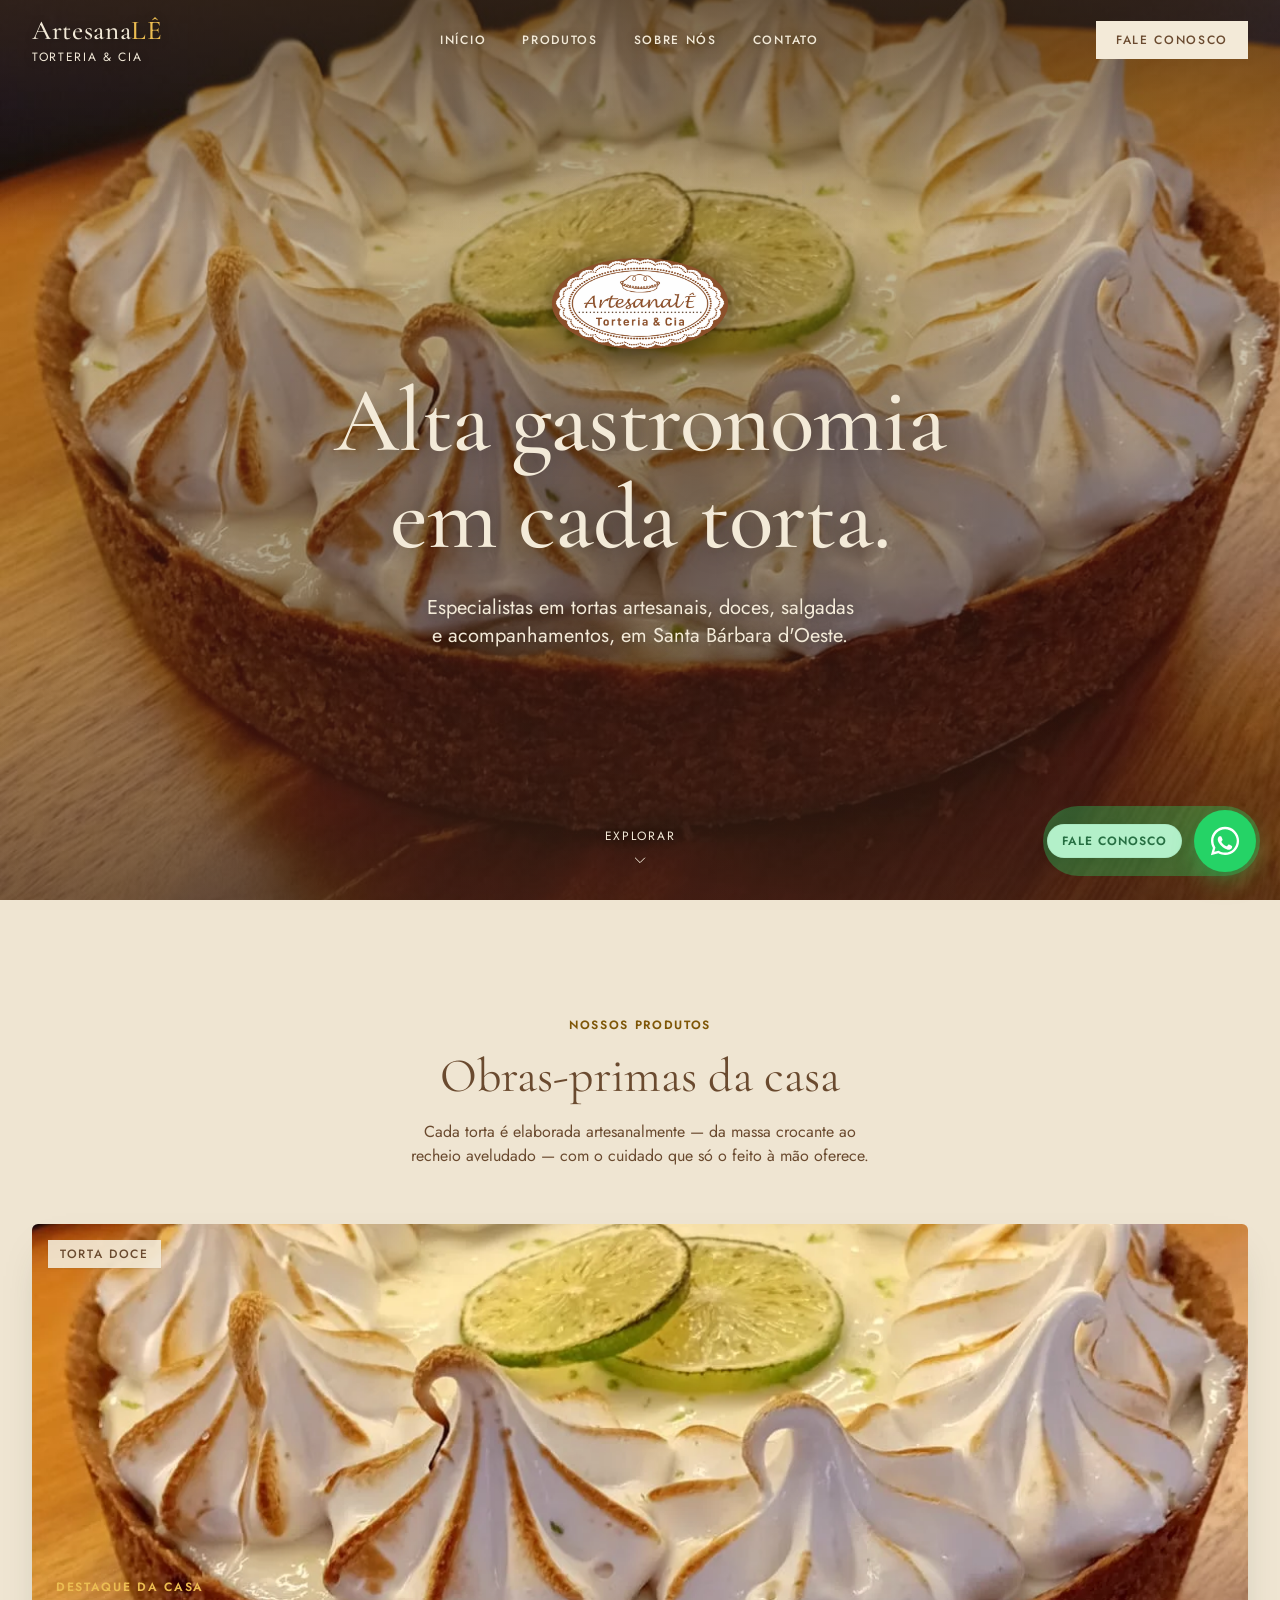
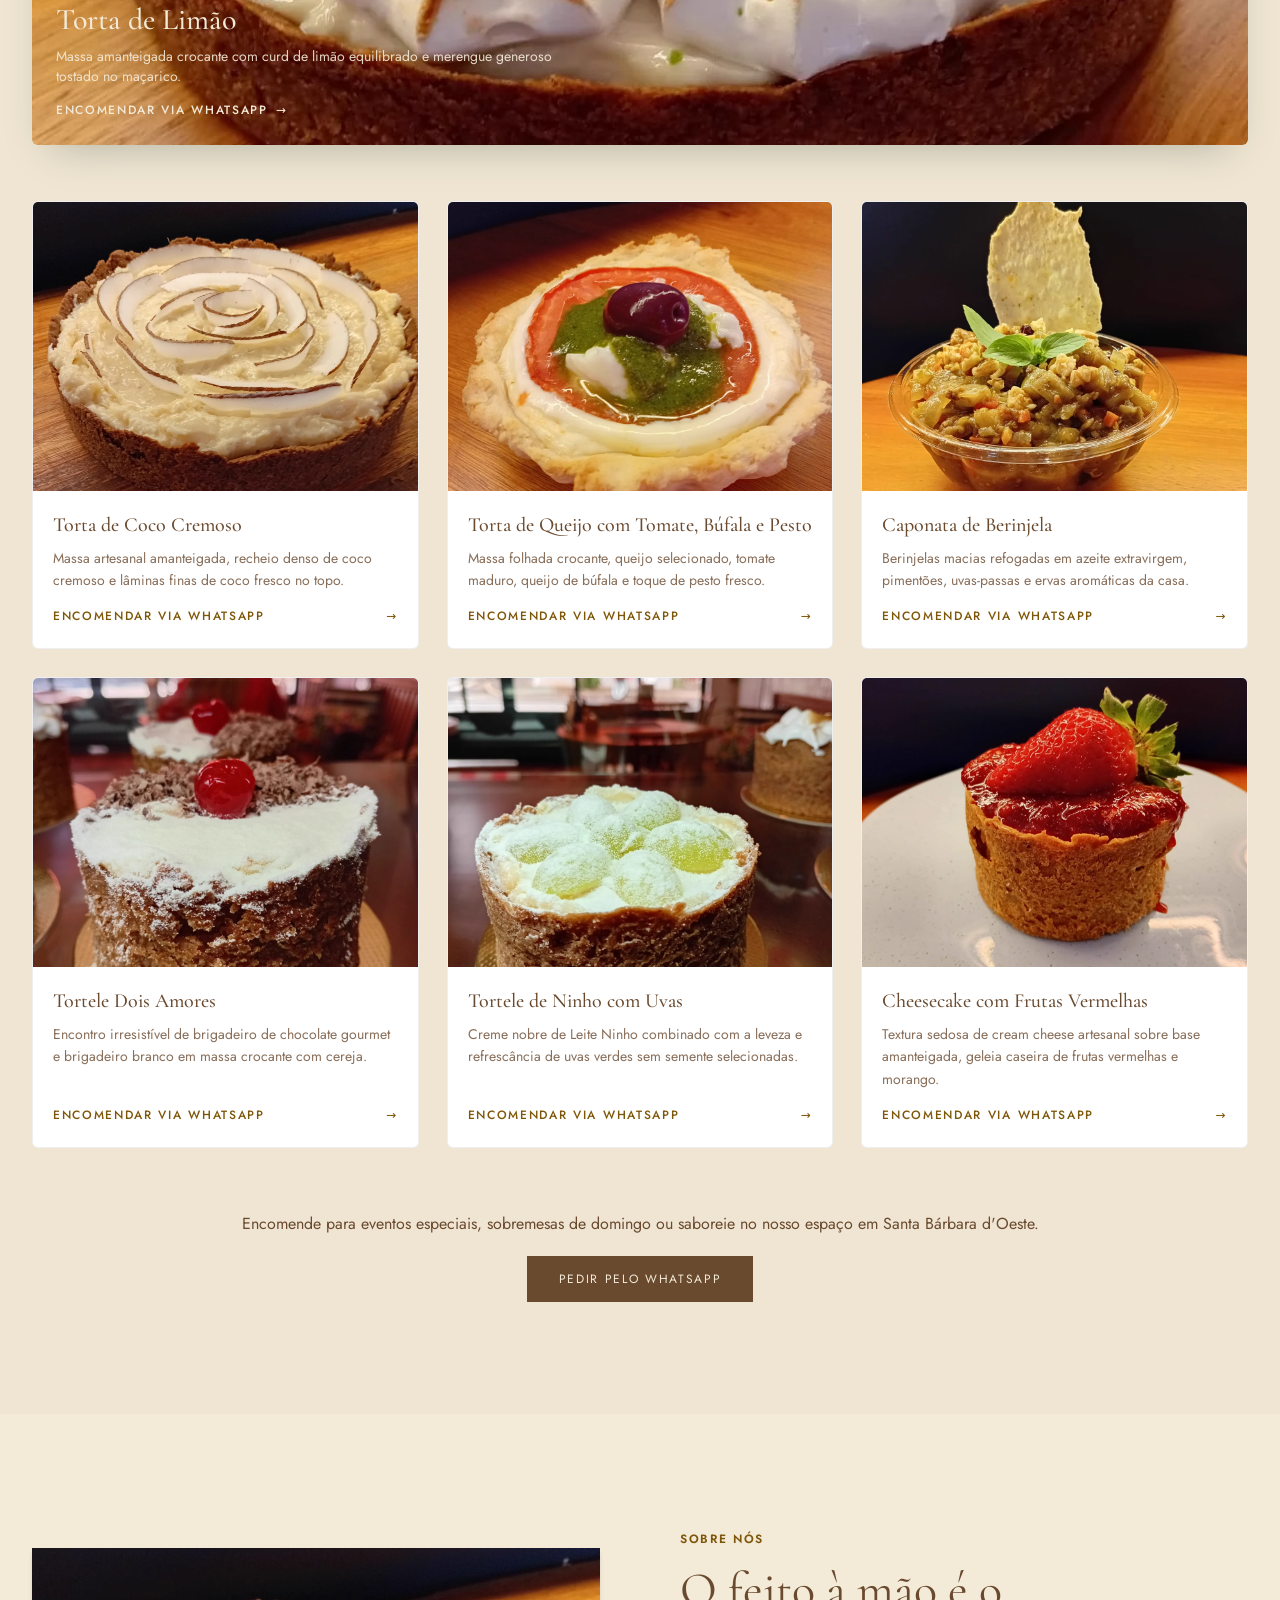
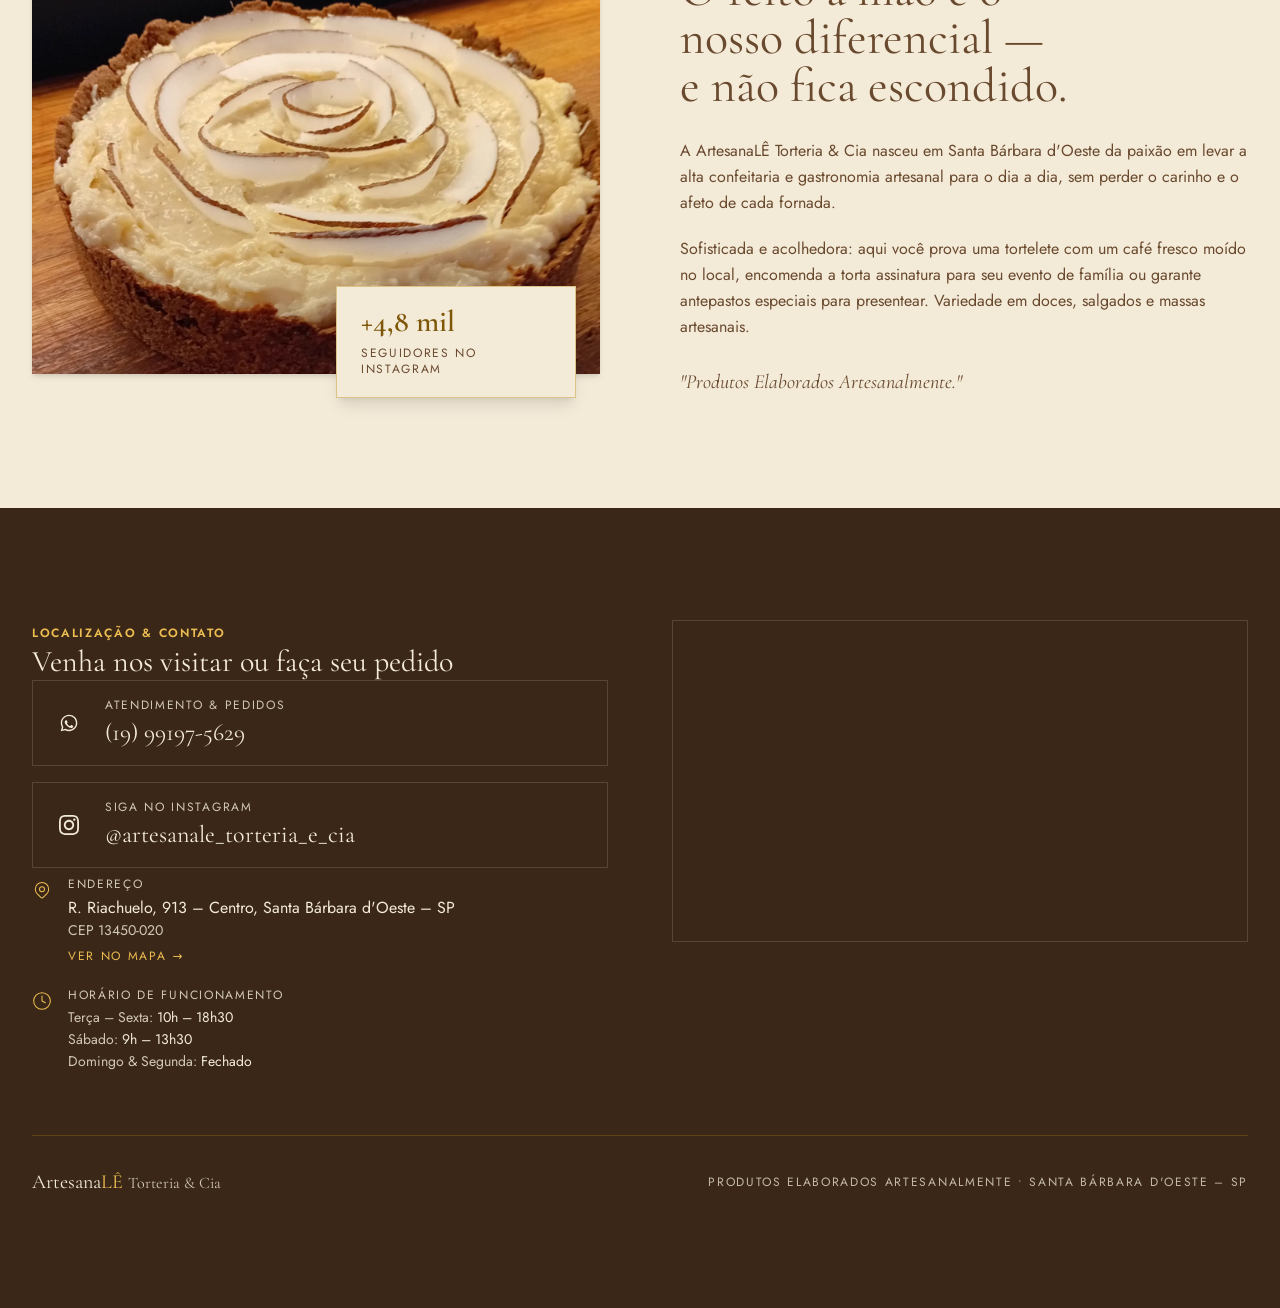
==== commit 2ed5c724: "Hero: logotipo no topo e remocao do botao Ver Produtos" ====
--- a/index.html
+++ b/index.html
@@ -41,14 +41,13 @@
 
     /* Hero logo */
     .hero-logo {
-      width: 7rem;
+      width: 8rem;
       height: auto;
-      opacity: 0.9;
-      filter: drop-shadow(0 3px 8px rgba(0, 0, 0, 0.4));
+      filter: drop-shadow(0 4px 12px rgba(0, 0, 0, 0.45));
     }
     @media (min-width: 640px) {
       .hero-logo {
-        width: 9rem;
+        width: 11rem;
       }
     }
 
@@ -198,28 +197,19 @@
         <div class="hero-scrim absolute inset-0"></div>
       </div>
 
-      <!-- Logo discreto (canto inferior esquerdo) -->
-      <div style="position: absolute; left: 1.5rem; bottom: 2rem; z-index: 10; pointer-events: none;">
+      <div></div> <!-- Spacer -->
+
+      <div class="relative z-10 flex flex-col items-center justify-center text-center px-5 pt-32 pb-12">
+
         <img src="images/logo-original.png" alt="ArtesanaLÊ Torteria &amp; Cia" class="hero-logo" decoding="async"/>
-      </div>
-
-      <div></div> <!-- Spacer -->
-
-      <div class="relative z-10 flex flex-col items-center justify-center text-center px-5 pt-32 pb-12">
-
-        <h1 class="hero-title font-serif font-medium text-background text-balance leading-[1.05] max-w-4xl tracking-tight">
+
+        <h1 class="hero-title mt-6 font-serif font-medium text-background text-balance leading-[1.05] max-w-4xl tracking-tight">
           Alta gastronomia<br class="hidden sm:block"/> em cada torta.
         </h1>
 
         <p class="hero-sub mt-7 max-w-xl text-background font-body font-normal text-lg sm:text-xl leading-relaxed text-balance">
           Especialistas em tortas artesanais, doces, salgadas e acompanhamentos, em Santa Bárbara d'Oeste.
         </p>
-
-        <div class="mt-10 flex justify-center w-full sm:w-auto px-4">
-          <a href="#produtos" class="label-caps font-medium px-8 py-3.5 bg-background text-primary hover:bg-accent hover:text-accent-foreground transition-colors duration-300 rounded-sm text-center">
-            Ver Produtos
-          </a>
-        </div>
       </div>
 
       <!-- Scroll Indicator -->
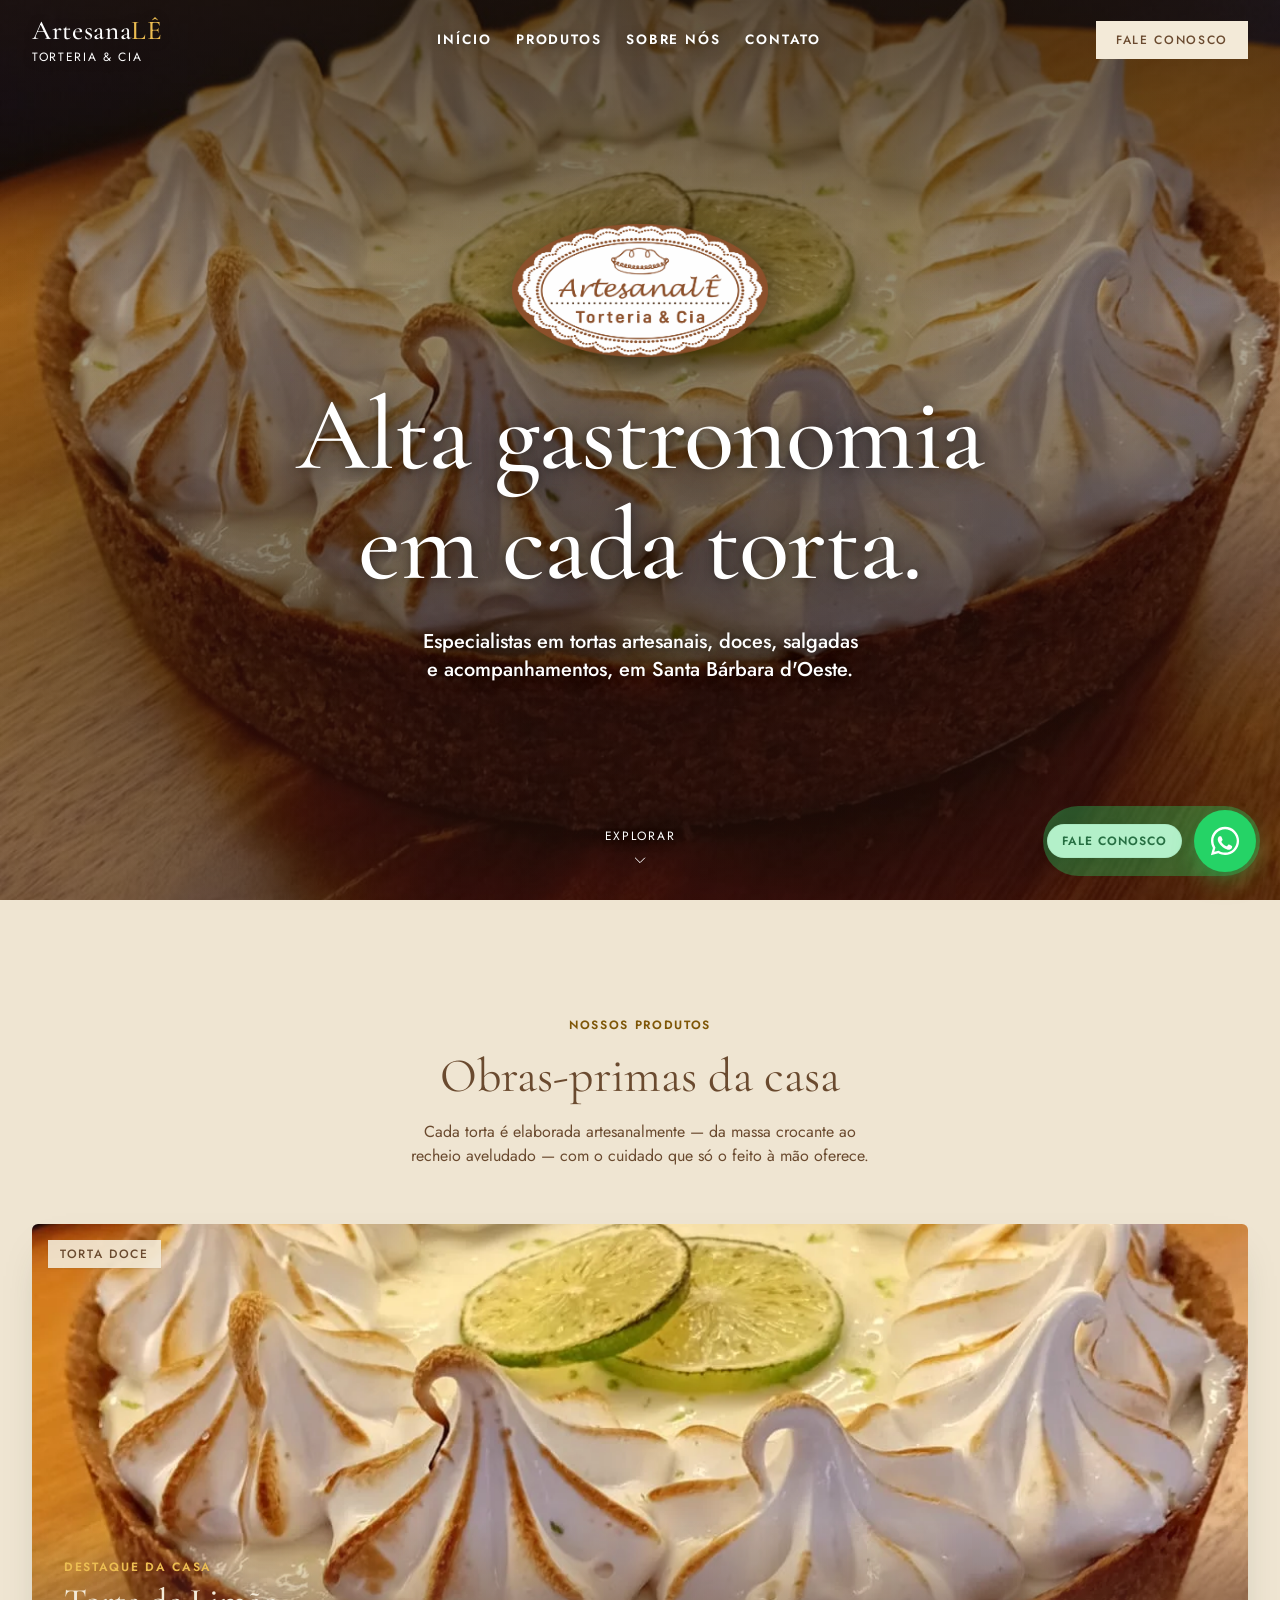
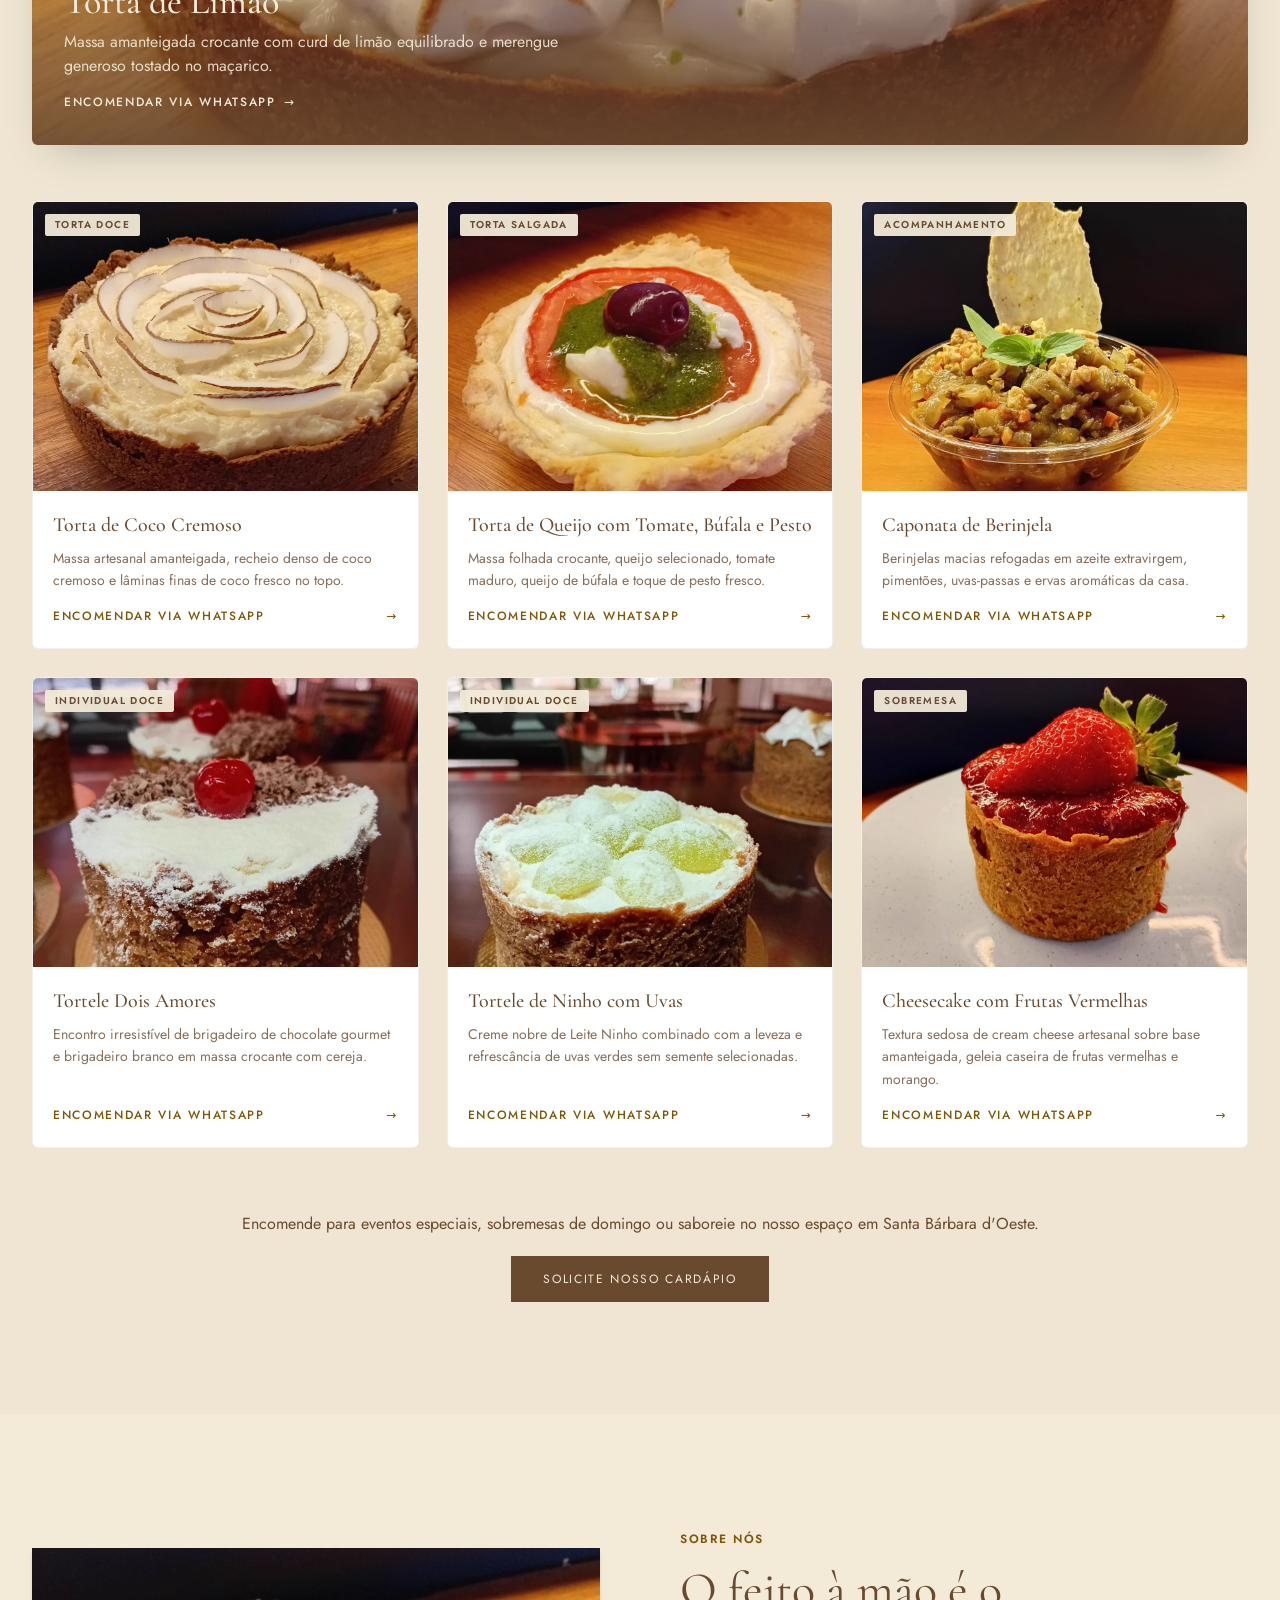
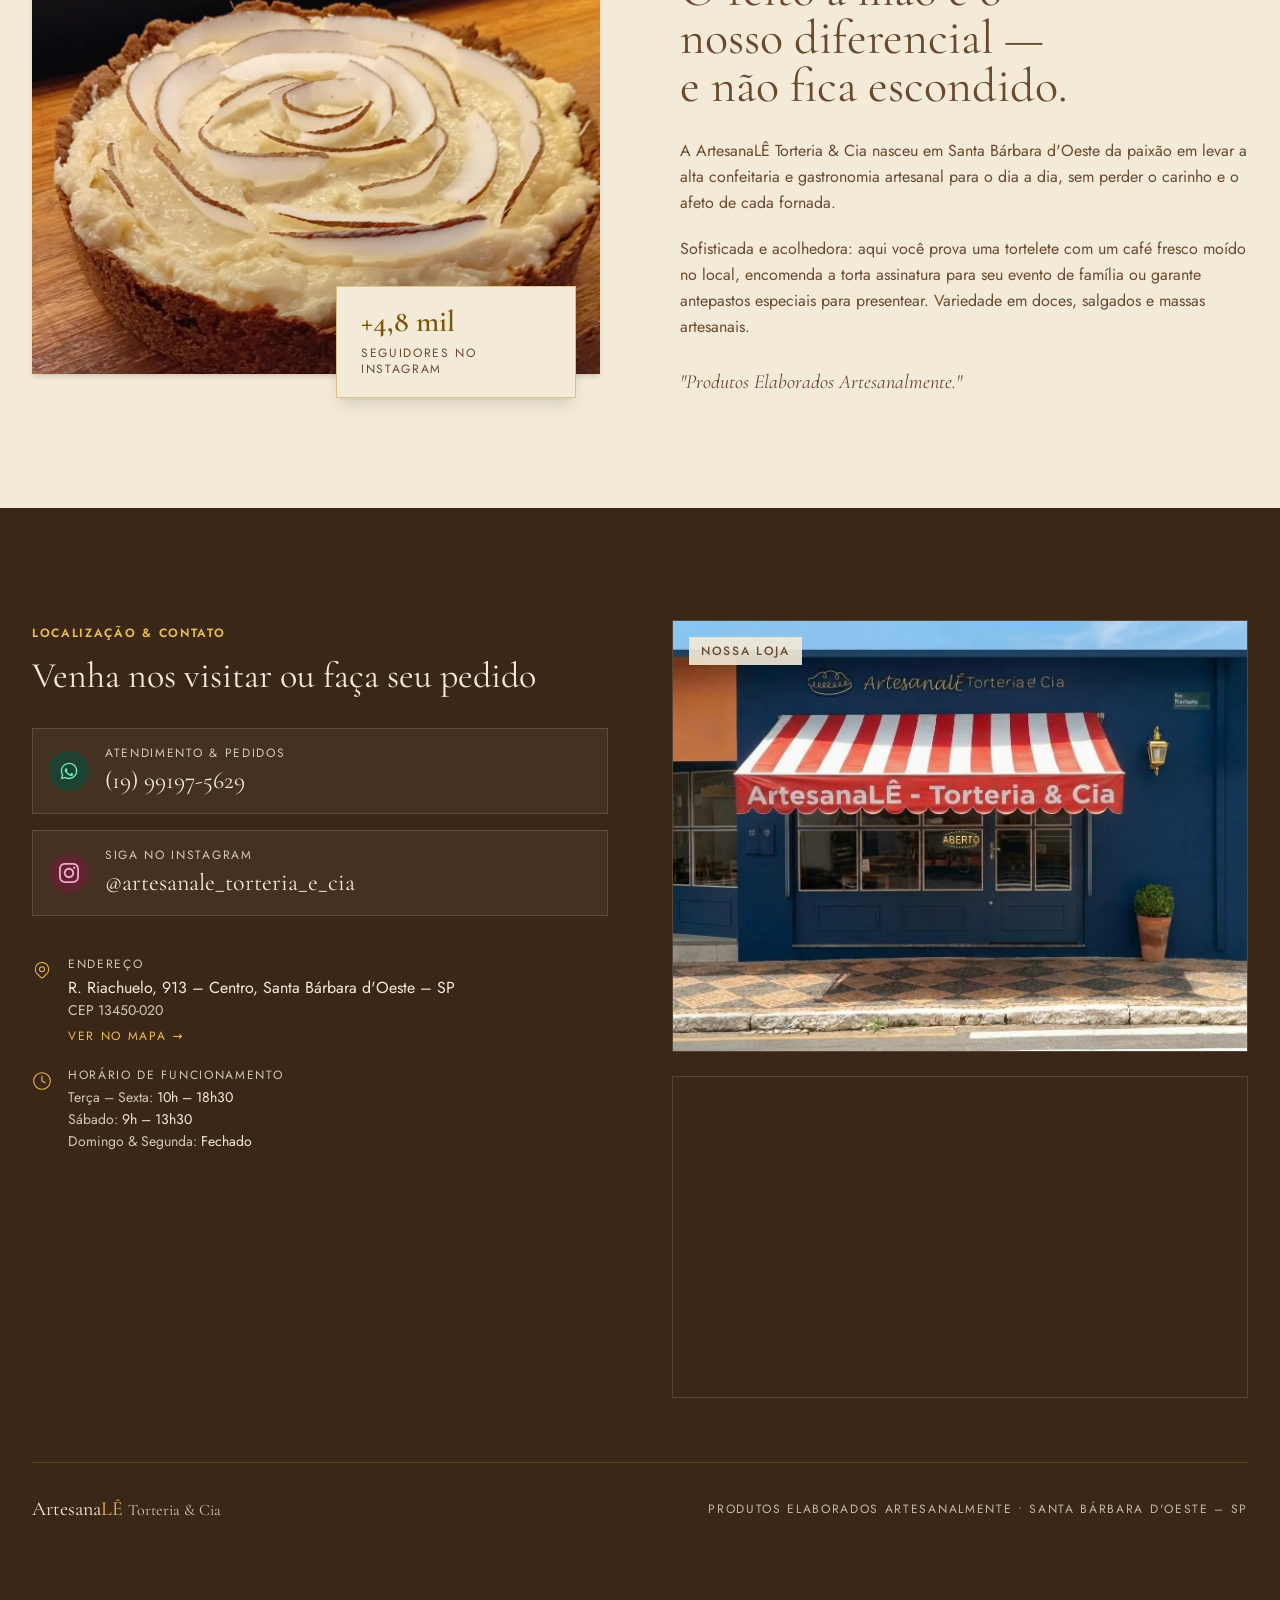
==== commit 17f09bcf: "Legibilidade do hero e do header; fachada, mapa e cardapio - Overlay escuro marrom-escuro (gradiente" ====
--- a/index.html
+++ b/index.html
@@ -41,14 +41,9 @@
 
     /* Hero logo */
     .hero-logo {
-      width: 8rem;
+      width: clamp(8rem, 24vw, 16rem);
       height: auto;
-      filter: drop-shadow(0 4px 12px rgba(0, 0, 0, 0.45));
-    }
-    @media (min-width: 640px) {
-      .hero-logo {
-        width: 11rem;
-      }
+      filter: drop-shadow(0 6px 18px rgba(0, 0, 0, 0.45));
     }
 
     /* Featured product */
@@ -149,7 +144,7 @@
         <span class="nav-ink label-caps text-primary text-xs sm:text-xs mt-0.5">Torteria &amp; Cia</span>
       </a>
 
-      <div class="hidden md:flex items-center gap-9">
+      <div class="hidden md:flex items-center gap-6">
         <a href="#inicio" class="nav-link nav-ink label-caps font-medium text-primary transition-colors duration-300">Início</a>
         <a href="#produtos" class="nav-link nav-ink label-caps font-medium text-primary transition-colors duration-300">Produtos</a>
         <a href="#sobre" class="nav-link nav-ink label-caps font-medium text-primary transition-colors duration-300">Sobre Nós</a>
@@ -398,7 +393,7 @@
         <div class="text-center mt-16">
           <p class="text-primary font-body text-base mb-5">Encomende para eventos especiais, sobremesas de domingo ou saboreie no nosso espaço em Santa Bárbara d'Oeste.</p>
           <a href="https://wa.me/5519991975629?text=Ol%C3%A1!%20Gostaria%20de%20fazer%20um%20pedido%20na%20ArtesanaL%C3%8A%20Torteria." target="_blank" rel="noopener noreferrer" class="label-caps px-8 py-3.5 bg-primary text-primary-foreground hover:bg-accent hover:text-accent-foreground transition-colors duration-300 rounded-sm inline-block">
-            Pedir pelo WhatsApp
+            Solicite nosso cardápio
           </a>
         </div>
 
@@ -525,9 +520,19 @@
             </div>
           </div>
 
-          <!-- Map Iframe Col -->
-          <div class="rounded-sm overflow-hidden min-h-[20rem] border border-background/15">
-            <iframe title="Mapa ArtesanaLÊ Torteria &amp; Cia" src="https://www.google.com/maps?q=ArtesanaLE+Torteria+Riachuelo+913+Santa+Barbara+dOeste+SP&output=embed" width="100%" height="100%" style="border:0; min-height: 20rem; filter: grayscale(0.4) sepia(0.25) contrast(0.95);" loading="lazy" referrerpolicy="no-referrer-when-downgrade"></iframe>
+          <!-- Loja & Mapa -->
+          <div class="flex flex-col gap-6">
+            <div class="rounded-sm overflow-hidden border border-background/15 relative">
+              <picture>
+                <source srcset="images/fachada.webp" type="image/webp"/>
+                <img src="images/fachada.jpg" alt="Fachada da ArtesanaLÊ Torteria &amp; Cia em Santa Bárbara d'Oeste" class="w-full aspect-[4/3] object-cover" loading="lazy"/>
+              </picture>
+              <span class="absolute top-4 left-4 label-caps px-3 py-1.5 bg-background/90 text-primary rounded-sm text-xs shadow-xs font-medium">Nossa Loja</span>
+            </div>
+
+            <div class="rounded-sm overflow-hidden min-h-[20rem] border border-background/15">
+              <iframe title="Mapa ArtesanaLÊ Torteria &amp; Cia" src="https://www.google.com/maps?q=ArtesanaLE+Torteria+Riachuelo+913+Santa+Barbara+dOeste+SP&output=embed" width="100%" height="100%" style="border:0; min-height: 20rem; filter: grayscale(0.4) sepia(0.25) contrast(0.95);" loading="lazy" referrerpolicy="no-referrer-when-downgrade"></iframe>
+            </div>
           </div>
 
         </div>
--- a/style.css
+++ b/style.css
@@ -9,25 +9,43 @@
 .font-medium{font-weight:500}.font-semibold{font-weight:600}.font-normal{font-weight:400}
 .label-caps{font-size:.75rem;letter-spacing:.14em}
 
-/* Hero: scrim concentrado no texto + topo escuro para o menu */
-.hero-scrim{background:
-  linear-gradient(to bottom,hsl(var(--foreground)/.65) 0%,hsl(var(--foreground)/0) 26%),
-  radial-gradient(ellipse 75% 55% at 50% 58%,hsl(var(--foreground)/.62) 0%,hsl(var(--foreground)/.28) 65%,hsl(var(--foreground)/.18) 100%),
-  linear-gradient(to top,hsl(var(--foreground)/.55) 0%,hsl(var(--foreground)/0) 30%)}
-.hero-title{text-shadow:0 2px 24px rgba(0,0,0,.35);letter-spacing:-.01em}
-.hero-sub{text-shadow:0 1px 12px rgba(0,0,0,.5)}
-.hero-sub-shadow{text-shadow:0 1px 8px rgba(0,0,0,.6)}
+/* Hero: overlay escuro com gradiente marrom-escuro para legibilidade (não bloqueia cliques) */
+#inicio{position:relative}
+#inicio::before{
+  content:"";
+  position:absolute;
+  inset:0;
+  z-index:1;
+  pointer-events:none;
+  background:
+    linear-gradient(to bottom, rgba(30,18,10,.65) 0%, rgba(30,18,10,.40) 20%, rgba(30,18,10,0) 35%),
+    linear-gradient(to top, rgba(30,18,10,.45) 0%, rgba(30,18,10,.20) 40%, rgba(30,18,10,.08) 100%),
+    radial-gradient(ellipse 72% 46% at 50% 60%, rgba(30,18,10,.46) 0%, rgba(30,18,10,.28) 62%, rgba(30,18,10,0) 100%),
+    linear-gradient(to bottom, rgba(30,18,10,.12) 0%, rgba(30,18,10,.12) 100%);
+}
+.hero-scrim{display:none}
+.hero-title{text-shadow:0 2px 30px rgba(0,0,0,.45),0 1px 10px rgba(0,0,0,.35);letter-spacing:-.01em;color:#ffffff;font-weight:500}
+.hero-sub{text-shadow:0 1px 14px rgba(0,0,0,.55),0 1px 6px rgba(0,0,0,.35);font-size:1.25rem;font-weight:500;color:#ffffff}
+.hero-sub-shadow{text-shadow:0 1px 12px rgba(0,0,0,.5),0 1px 4px rgba(0,0,0,.35);color:#ffffff}
 
-/* Navbar sobre o hero (transparente): branco; ao rolar volta às cores da marca */
-#navbar:not(.nav-solid) .nav-ink{color:hsl(var(--background));text-shadow:0 1px 10px rgba(0,0,0,.45)}
+/* Navbar sobre o hero (transparente): branco/creme com sombra sutil; ao rolar volta às cores da marca */
+#navbar:not(.nav-solid) .nav-ink{color:#FFFFFF;text-shadow:0 1px 12px rgba(0,0,0,.35)}
 #navbar:not(.nav-solid) .nav-gold{color:hsl(var(--gold-light))}
 #navbar:not(.nav-solid) .nav-cta{background:hsl(var(--background));color:hsl(var(--primary));text-shadow:none}
+#navbar .nav-link{color:hsl(var(--primary));font-size:.844rem;font-weight:600}
+#navbar:not(.nav-solid) .nav-link{color:#FFFFFF;text-shadow:0 1px 12px rgba(0,0,0,.35)}
 #navbar .nav-link:hover{color:hsl(var(--gold-ink))}
 #navbar:not(.nav-solid) .nav-link:hover{color:hsl(var(--gold-light))}
 #navbar:not(.nav-solid) .nav-cta:hover{background:hsl(var(--accent));color:hsl(var(--accent-foreground))}
 
+/* Ao rolar: header fixo com fundo sólido creme e texto marrom-escuro */
+#navbar.nav-solid{background-color:rgba(251,248,243,.95)}
+#navbar.nav-solid .nav-ink{color:#3B2418;text-shadow:none}
+#navbar.nav-solid .nav-link{color:#3B2418;text-shadow:none}
+#navbar.nav-solid .nav-link:hover{color:hsl(var(--gold-ink))}
+
 /* Tamanho do título do hero (fluido) */
-.hero-title{font-size:clamp(2.9rem,8.5vw,5.75rem)}
+.hero-title{font-size:clamp(3.2rem,9vw,6.5rem);font-weight:500}
 
 /* Utilitários usados no HTML que não estavam no CSS compilado */
 .pt-5{padding-top:1.25rem}.pt-32{padding-top:8rem}.pb-12{padding-bottom:3rem}.h-6{height:1.5rem}
@@ -36,3 +54,34 @@
 @keyframes bounce{0%,100%{transform:translateY(-25%);animation-timing-function:cubic-bezier(.8,0,1,1)}50%{transform:none;animation-timing-function:cubic-bezier(0,0,.2,1)}}
 @media (min-width:640px){.sm\:text-xl{font-size:1.25rem;line-height:1.75rem}.sm\:text-xs{font-size:.75rem;line-height:1rem}.sm\:inline-block{display:inline-block}.sm\:w-auto{width:auto}}
 @media (min-width:768px){.md\:grid-cols-3{grid-template-columns:repeat(3,minmax(0,1fr))}}
+
+/* Utilitários ausentes no CSS compilado (restaurados) */
+.antialiased{-webkit-font-smoothing:antialiased;-moz-osx-font-smoothing:grayscale}
+.bg-accent\/40{background-color:hsl(var(--accent) / .4)}
+.bg-background\/5{background-color:hsl(var(--background) / .05)}
+.bg-emerald-900\/60{background-color:rgb(6 78 59 / .6)}
+.bg-pink-900\/40{background-color:rgb(131 24 67 / .4)}
+.gap-14{gap:3.5rem}
+.mt-3{margin-top:.75rem}
+.rounded-xs{border-radius:.125rem}
+.scroll-smooth{scroll-behavior:smooth}
+.space-y-8>:not([hidden])~:not([hidden]){--tw-space-y-reverse:0;margin-top:calc(2rem * calc(1 - var(--tw-space-y-reverse)));margin-bottom:calc(2rem * var(--tw-space-y-reverse))}
+.text-\[10px\]{font-size:10px;line-height:1.4}
+.text-emerald-300{color:#6ee7b7}
+.text-pink-300{color:#f9a8d4}
+.top-3{top:.75rem}
+.bg-gradient-to-t{background-image:linear-gradient(to top, var(--tw-gradient-stops))}
+.from-primary\/90{--tw-gradient-from:hsl(var(--primary) / .9) var(--tw-gradient-from-position);--tw-gradient-to:hsl(var(--primary) / 0) var(--tw-gradient-to-position);--tw-gradient-stops:var(--tw-gradient-from), var(--tw-gradient-to)}
+.via-primary\/50{--tw-gradient-to:hsl(var(--primary) / 0) var(--tw-gradient-to-position);--tw-gradient-stops:var(--tw-gradient-from), hsl(var(--primary) / .5) var(--tw-gradient-via-position), var(--tw-gradient-to)}
+.to-transparent{--tw-gradient-to:transparent var(--tw-gradient-to-position)}
+.hover\:bg-accent:hover{background-color:hsl(var(--accent))}
+.hover\:bg-background\/10:hover{background-color:hsl(var(--background) / .1)}
+.hover\:border-accent\/40:hover{border-color:hsl(var(--accent) / .4)}
+.hover\:text-accent-foreground:hover{color:hsl(var(--accent-foreground))}
+.hover\:text-background:hover{color:hsl(var(--background))}
+.hover\:text-primary:hover{color:hsl(var(--primary))}
+.group:hover .group-hover\:text-gold-light{color:hsl(var(--gold-light))}
+.selection\:bg-accent::selection{background-color:hsl(var(--accent))}
+.selection\:text-accent-foreground::selection{color:hsl(var(--accent-foreground))}
+@media (min-width:640px){.sm\:p-8{padding:2rem}.sm\:text-4xl{font-size:2.25rem;line-height:2.5rem}.sm\:text-base{font-size:1rem;line-height:1.5rem}}
+@media (min-width:1024px){.lg\:gap-16{gap:4rem}}
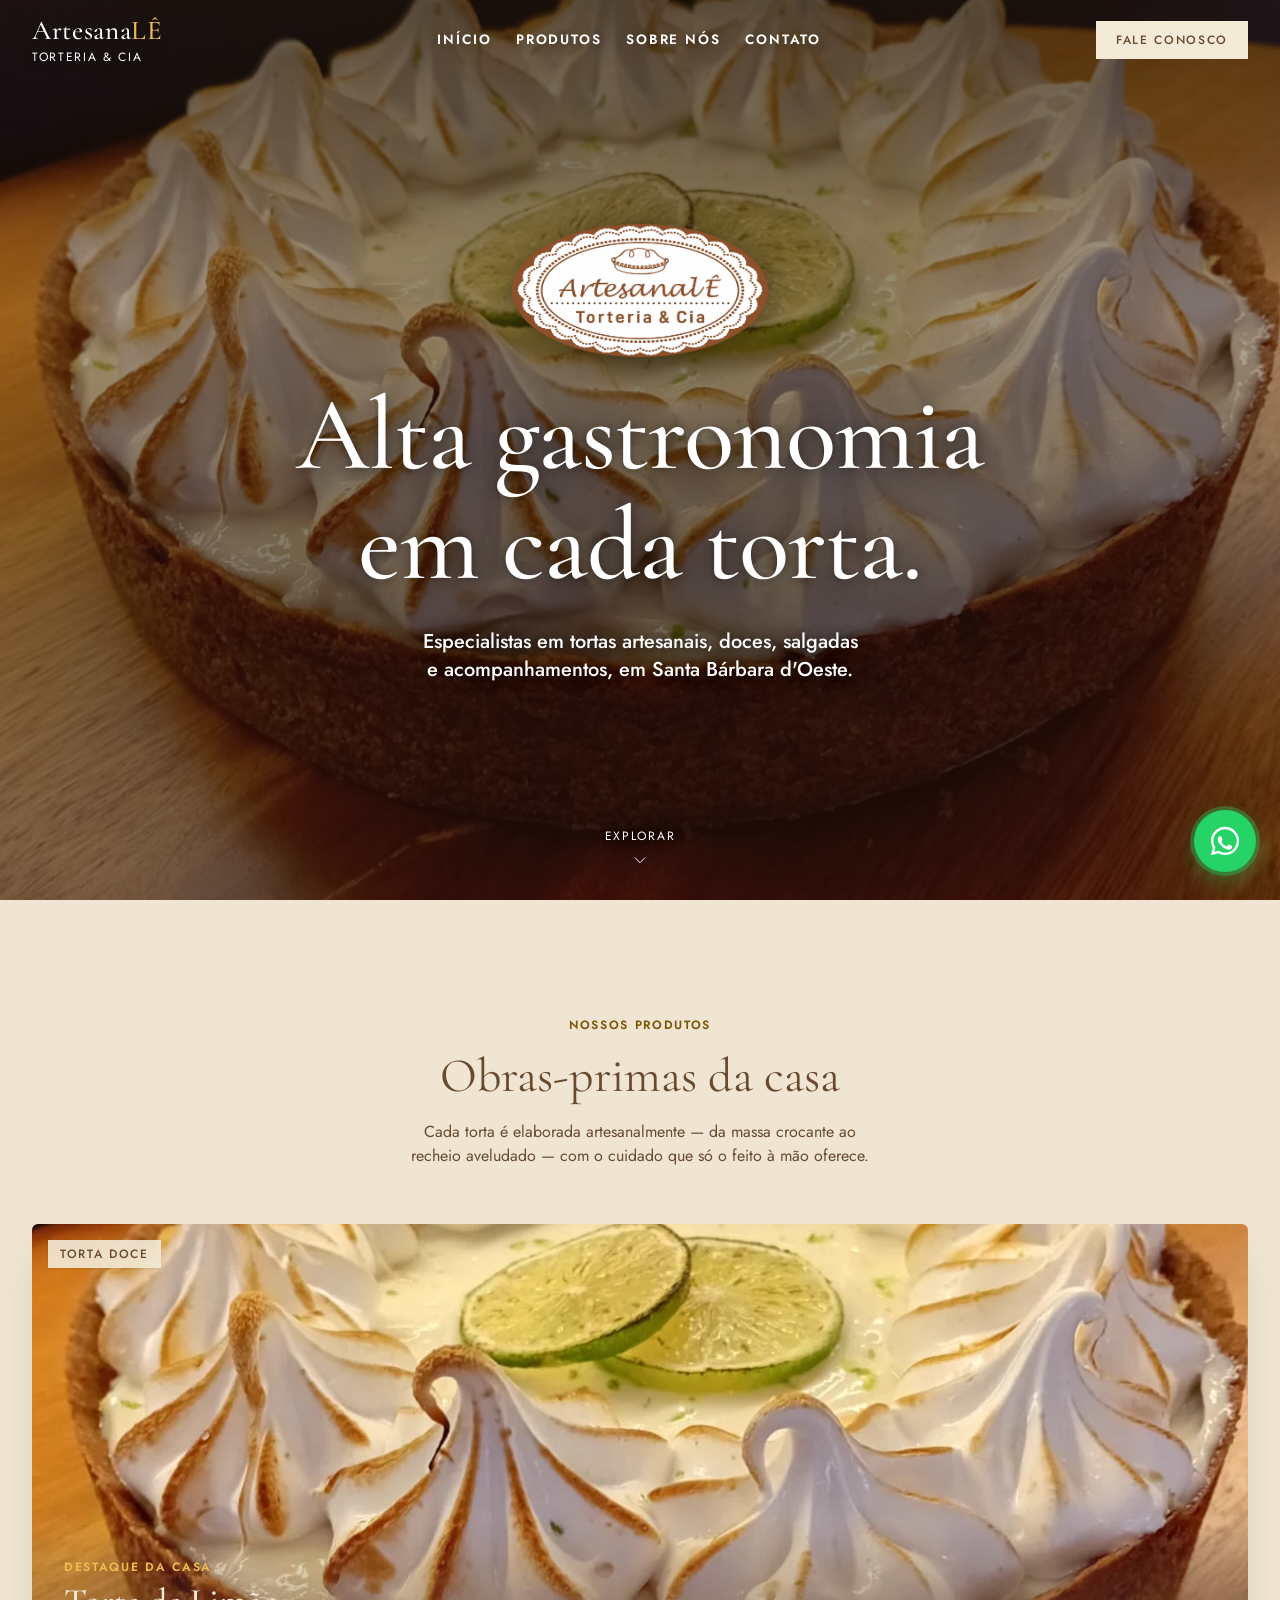
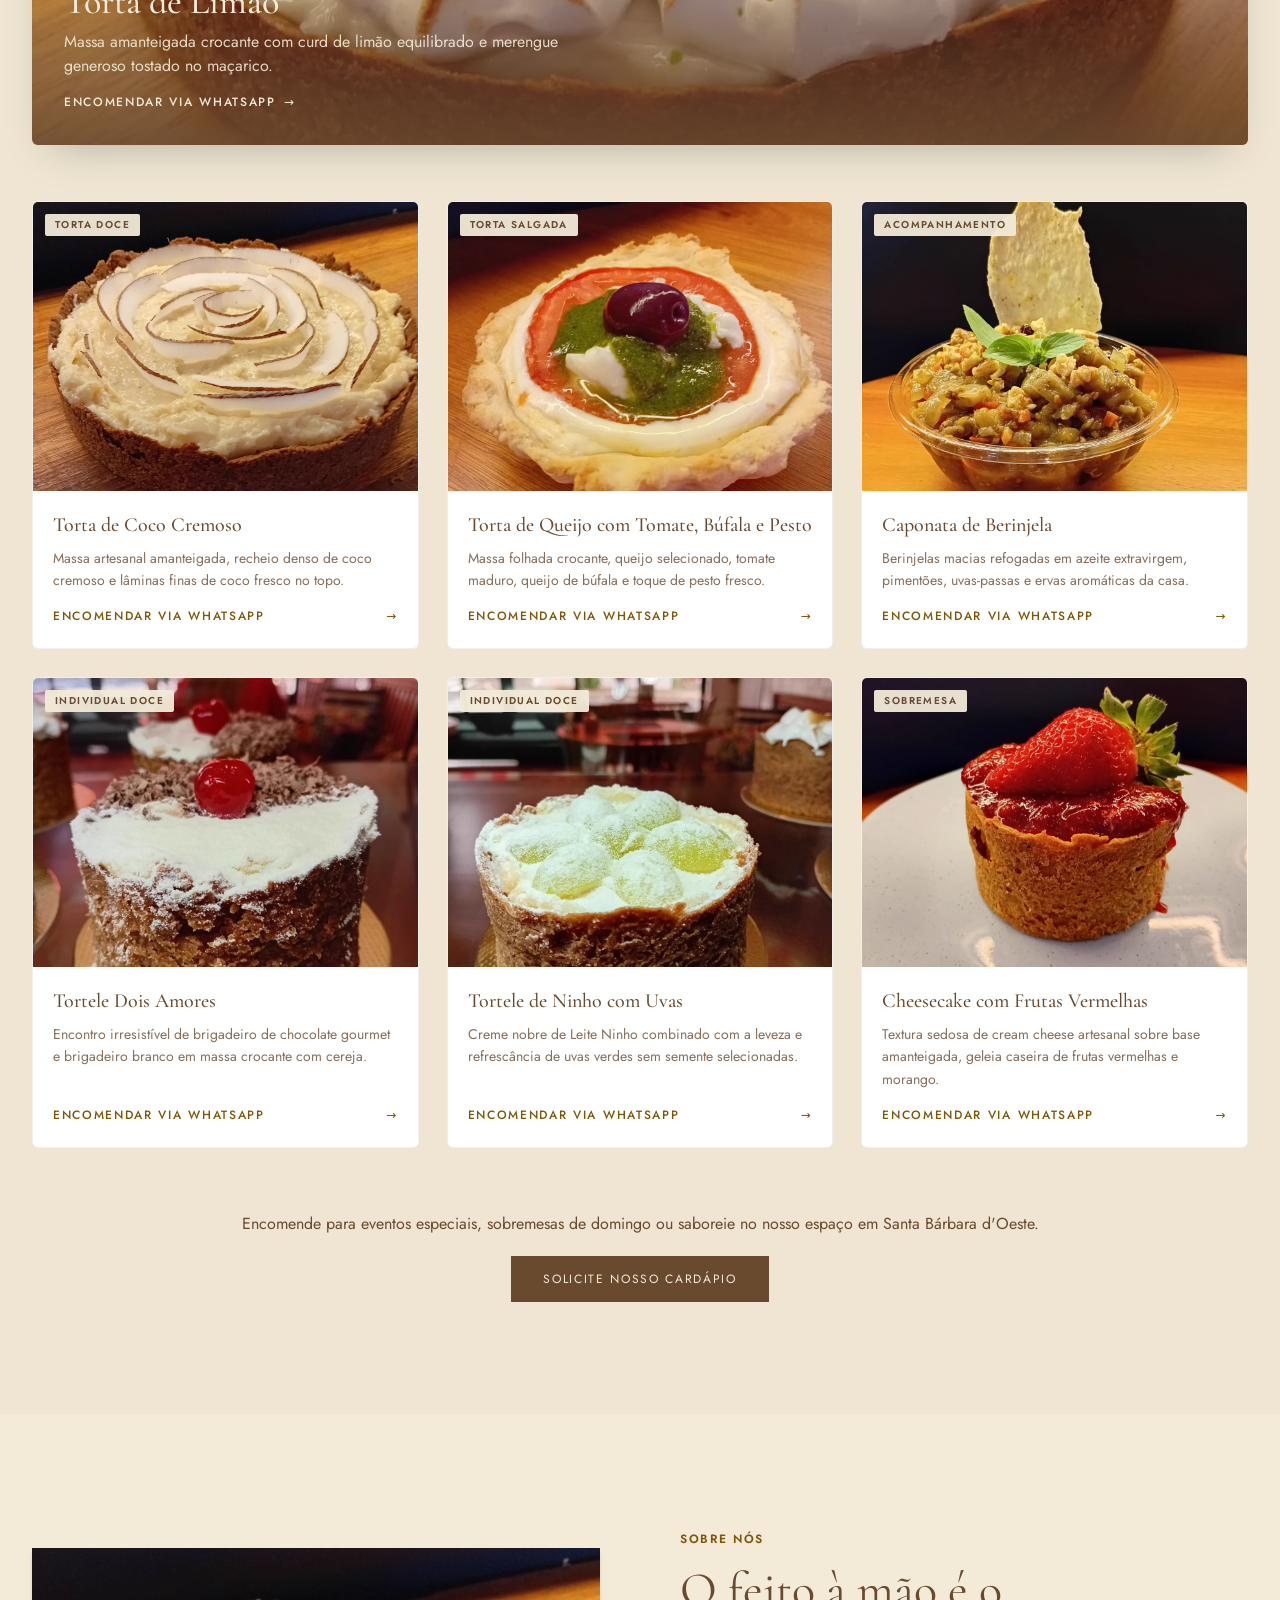
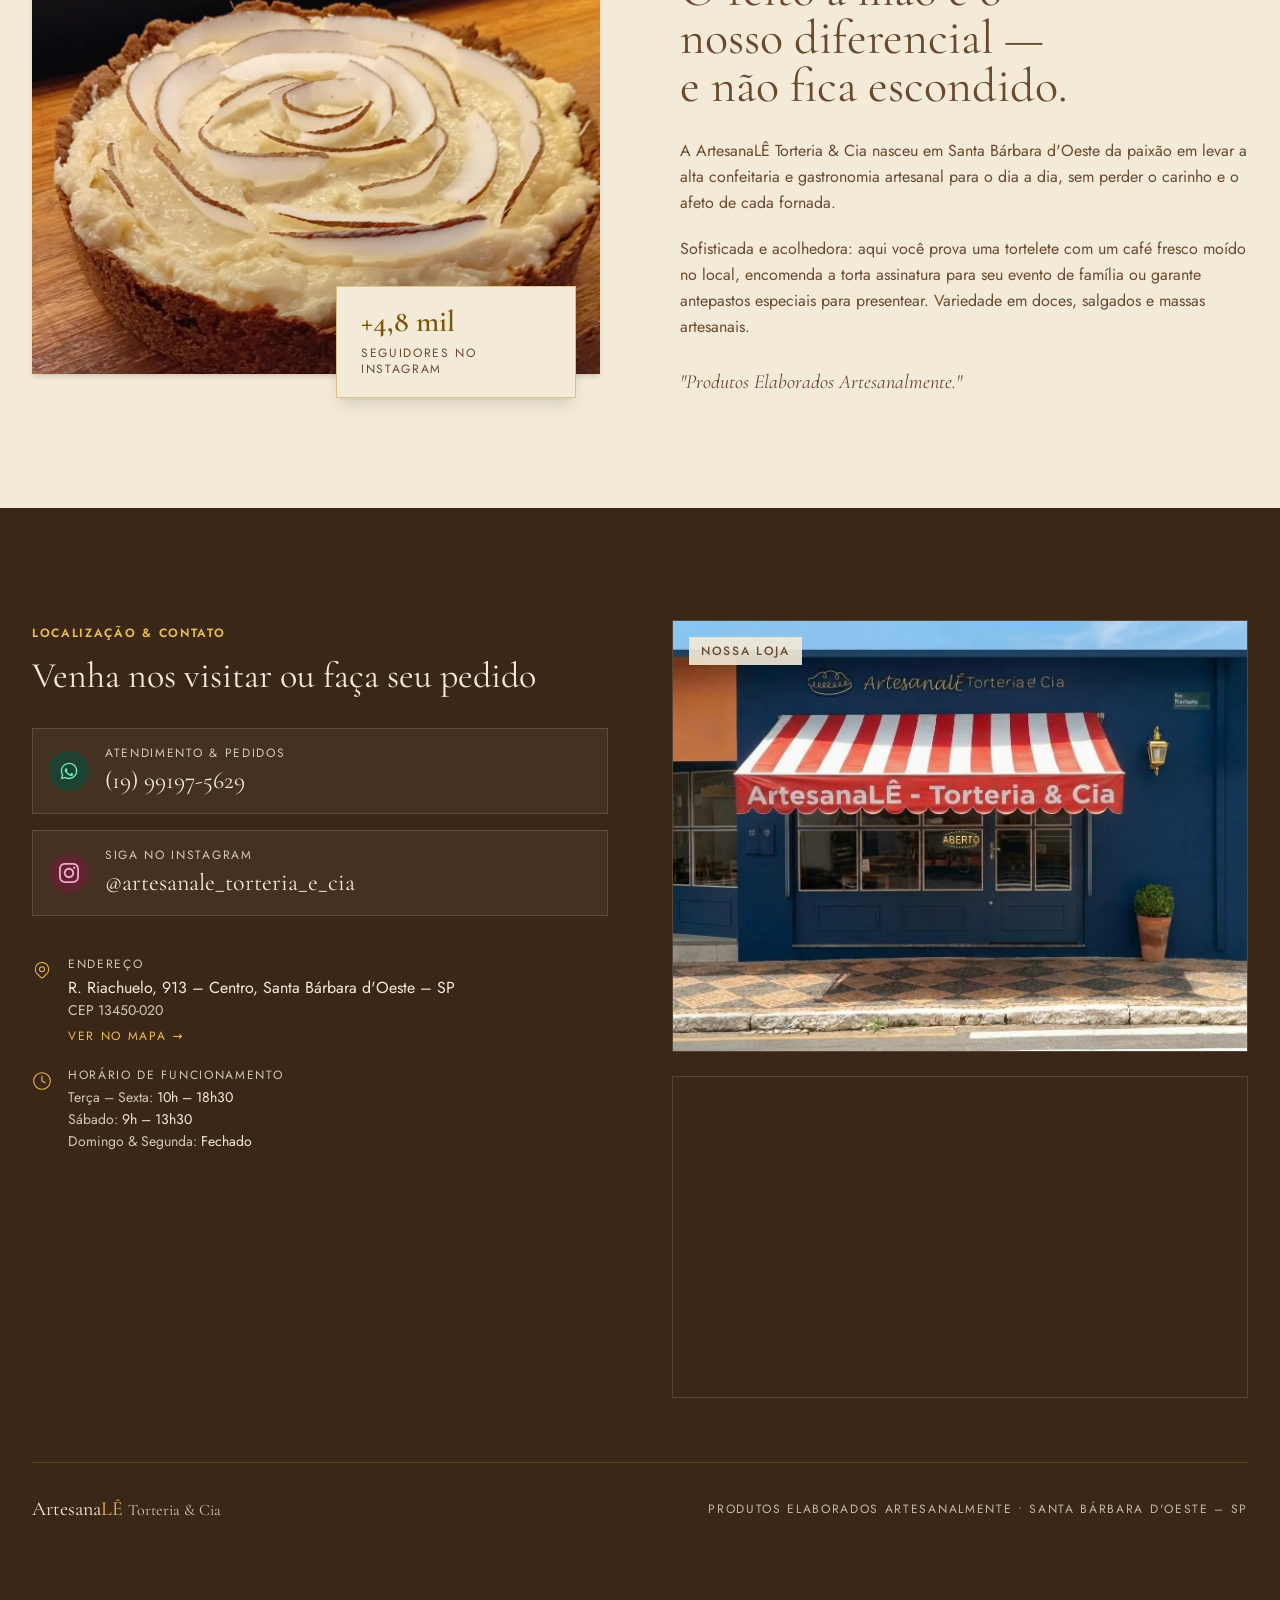
==== commit 1eb50128: "Remover rotulo "Fale Conosco" do botao flutuante do WhatsApp O botao flutuante passa a exibir apenas" ====
--- a/index.html
+++ b/index.html
@@ -3,6 +3,25 @@
 <head>
   <meta charset="utf-8"/>
   <meta content="width=device-width, initial-scale=1.0" name="viewport"/>
+
+  <!-- Limpa "text fragments" (#:~:text=...) da barra de endereços, sem recarregar a página -->
+  <script>
+    (function () {
+      if (!window.history || typeof window.history.replaceState !== "function") return;
+      try {
+        var url = new URL(window.location.href);
+        var marker = url.hash.indexOf(":~:text=");
+        if (marker === -1) return;
+        // Mantém o âncora anterior (ex.: #produtos), se existir
+        var anchor = url.hash.slice(0, marker);
+        url.hash = anchor.length > 1 ? anchor : "";
+        window.history.replaceState(window.history.state, "", url.pathname + url.search + url.hash);
+      } catch (e) {
+        /* Ambientes sem suporte (ex.: file://) são ignorados */
+      }
+    })();
+  </script>
+
   <link rel="icon" type="image/png" href="images/logo.png"/>
   <meta content="ArtesanaLÊ Torteria &amp; Cia - alta gastronomia em cada torta. Especialistas em tortas artesanais, doces, salgadas e acompanhamentos em Santa Bárbara d'Oeste. Encomendas e pronta entrega." name="description"/>
   <meta content="ArtesanaLÊ Torteria &amp; Cia" property="og:title"/>
@@ -561,11 +580,6 @@
         <path d="M12.04 2c-5.46 0-9.91 4.45-9.91 9.91 0 1.75.46 3.45 1.32 4.95L2.05 22l5.25-1.38c1.45.79 3.08 1.21 4.74 1.21 5.46 0 9.91-4.45 9.91-9.91 0-2.65-1.03-5.14-2.9-7.01A9.816 9.816 0 0 0 12.04 2zm.01 1.67c4.56 0 8.25 3.69 8.25 8.24 0 2.2-.86 4.28-2.42 5.84a8.21 8.21 0 0 1-5.83 2.41c-1.47 0-2.93-.39-4.2-1.15l-.3-.18-3.12.82.83-3.04-.2-.31a8.188 8.188 0 0 1-1.26-4.38c0-4.54 3.7-8.24 8.25-8.24zm4.52 11.66c-.25-.13-1.47-.72-1.7-.81-.23-.08-.39-.13-.56.13-.17.25-.64.81-.79.97-.14.17-.29.19-.54.06-.25-.13-1.06-.39-2.03-1.25-.75-.67-1.26-1.5-1.41-1.75-.14-.25-.02-.39.11-.51.11-.11.25-.29.37-.44.13-.14.17-.25.25-.42.08-.17.04-.31-.02-.44-.06-.13-.56-1.35-.77-1.85-.2-.49-.41-.42-.56-.43h-.48c-.17 0-.44.06-.67.31-.23.25-.88.86-.88 2.1 0 1.24.9 2.44 1.03 2.61.13.17 1.78 2.71 4.3 3.8 2.53 1.09 2.53.73 2.99.69.46-.04 1.47-.6 1.68-1.18.21-.58.21-1.07.15-1.18-.06-.11-.23-.17-.48-.3z"/>
       </svg>
     </span>
-
-    <!-- Floating Label -->
-    <span class="hidden sm:inline-block label-caps" style="margin-right: 12px; order: -1; background-color: #ffffff; color: #273930; padding: 7px 14px; border-radius: 9999px; font-size: 0.75rem; font-weight: 600; box-shadow: 0 4px 12px rgba(0,0,0,0.12); border: 1px solid rgba(0,0,0,0.06); letter-spacing: 0.08em; transition: opacity 0.2s ease;">
-      Fale Conosco
-    </span>
   </a>
 
   <script>
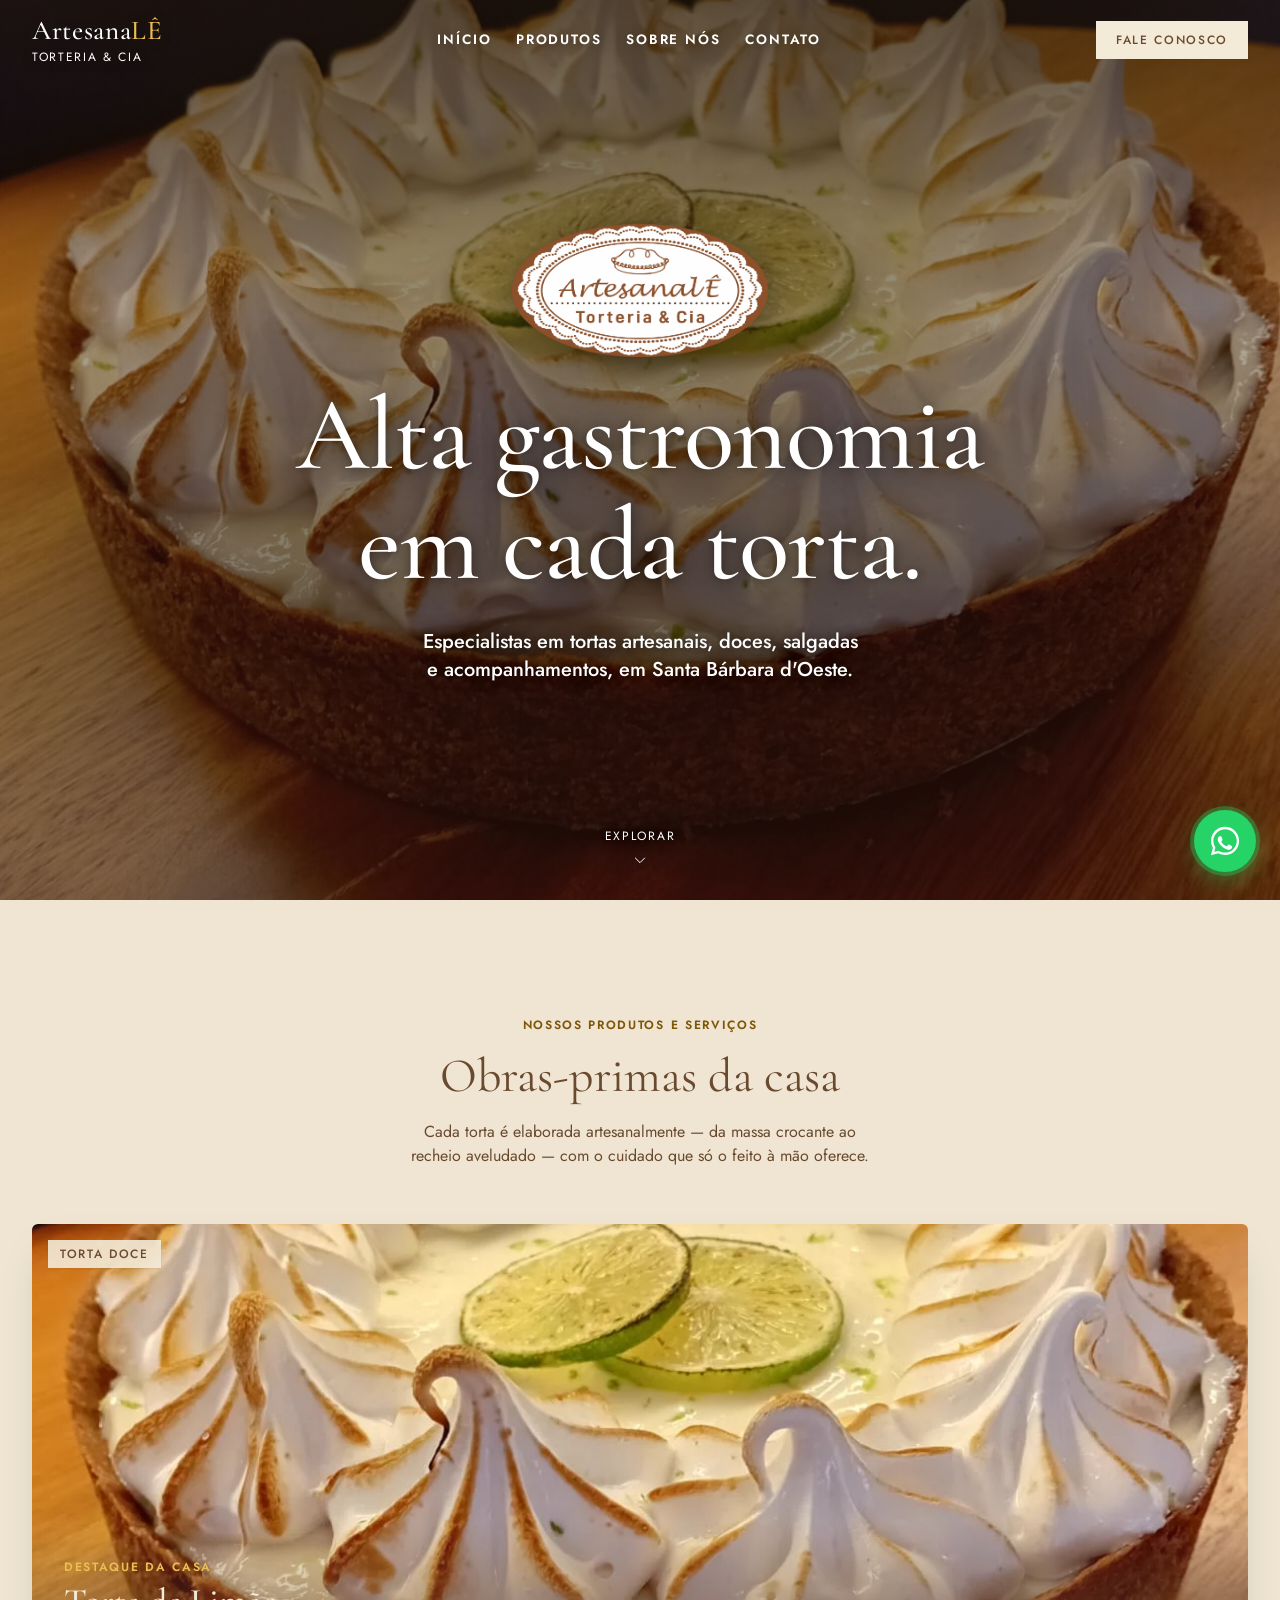
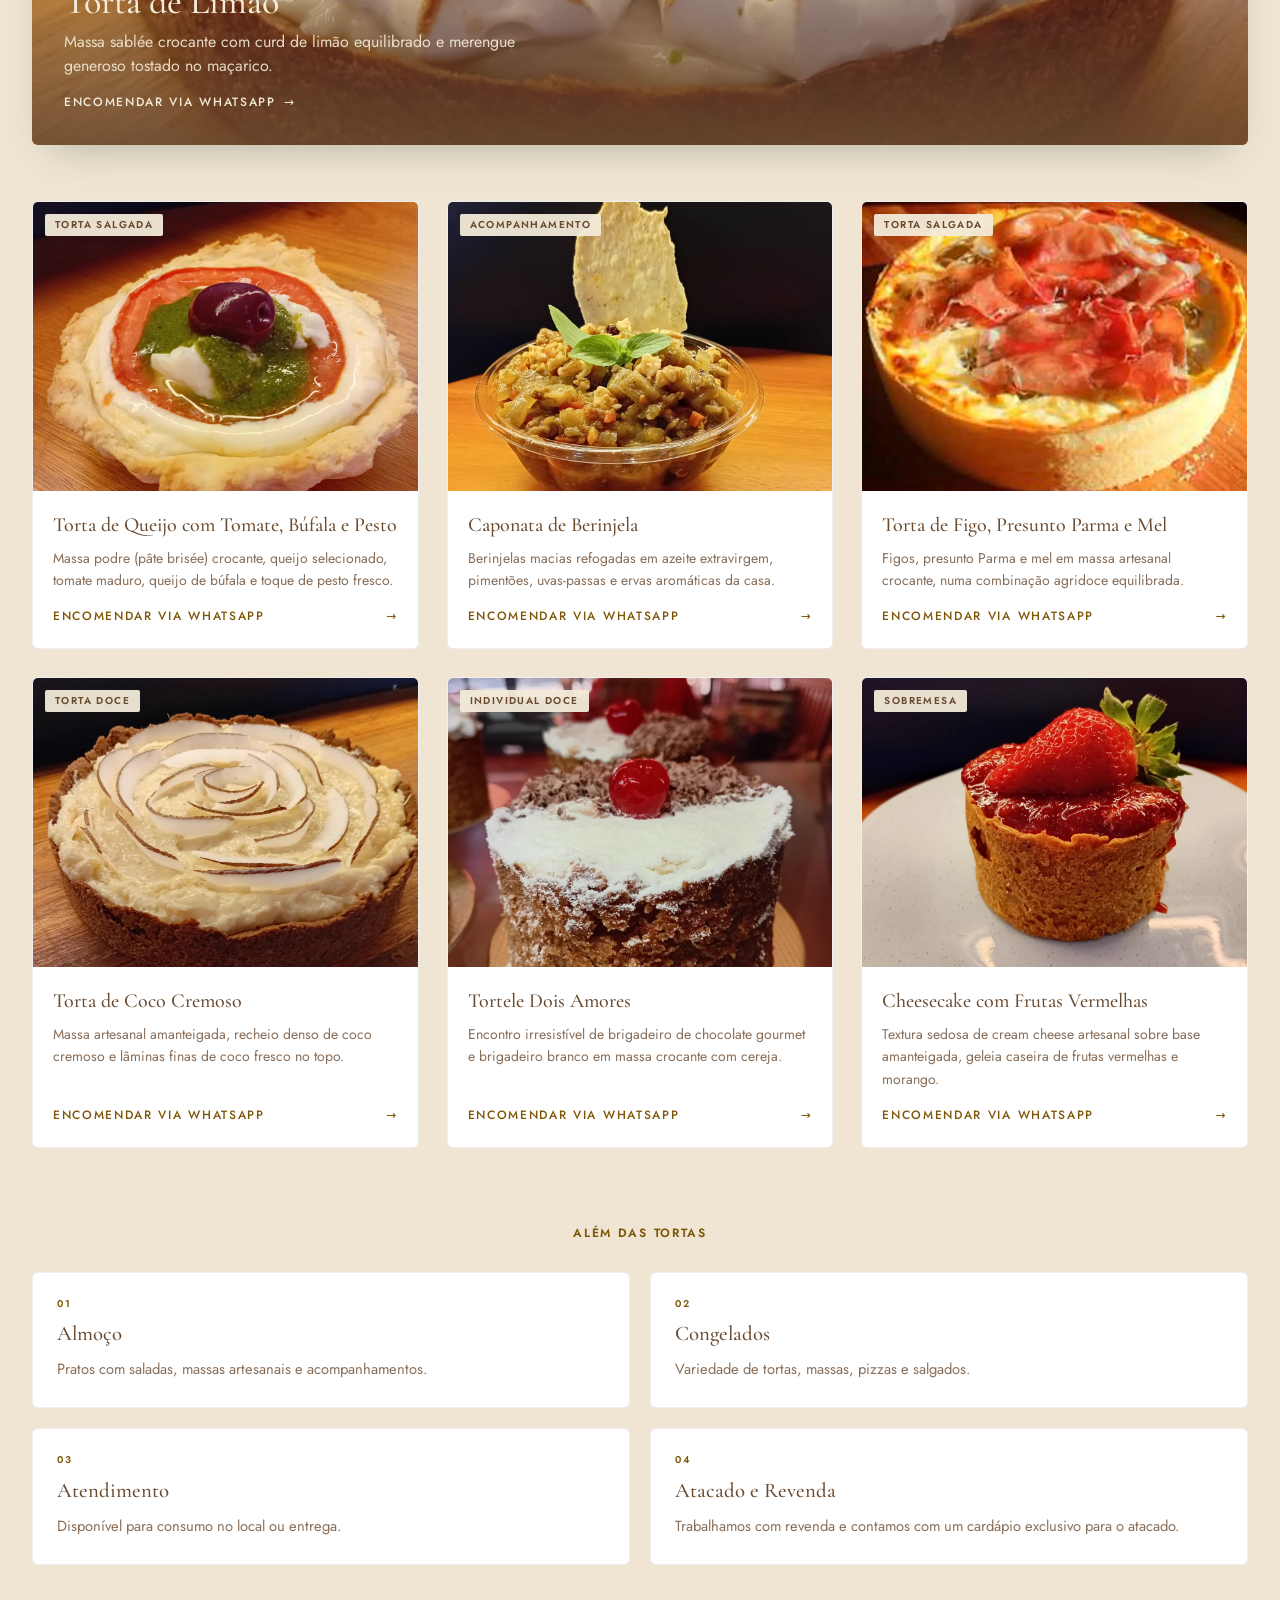
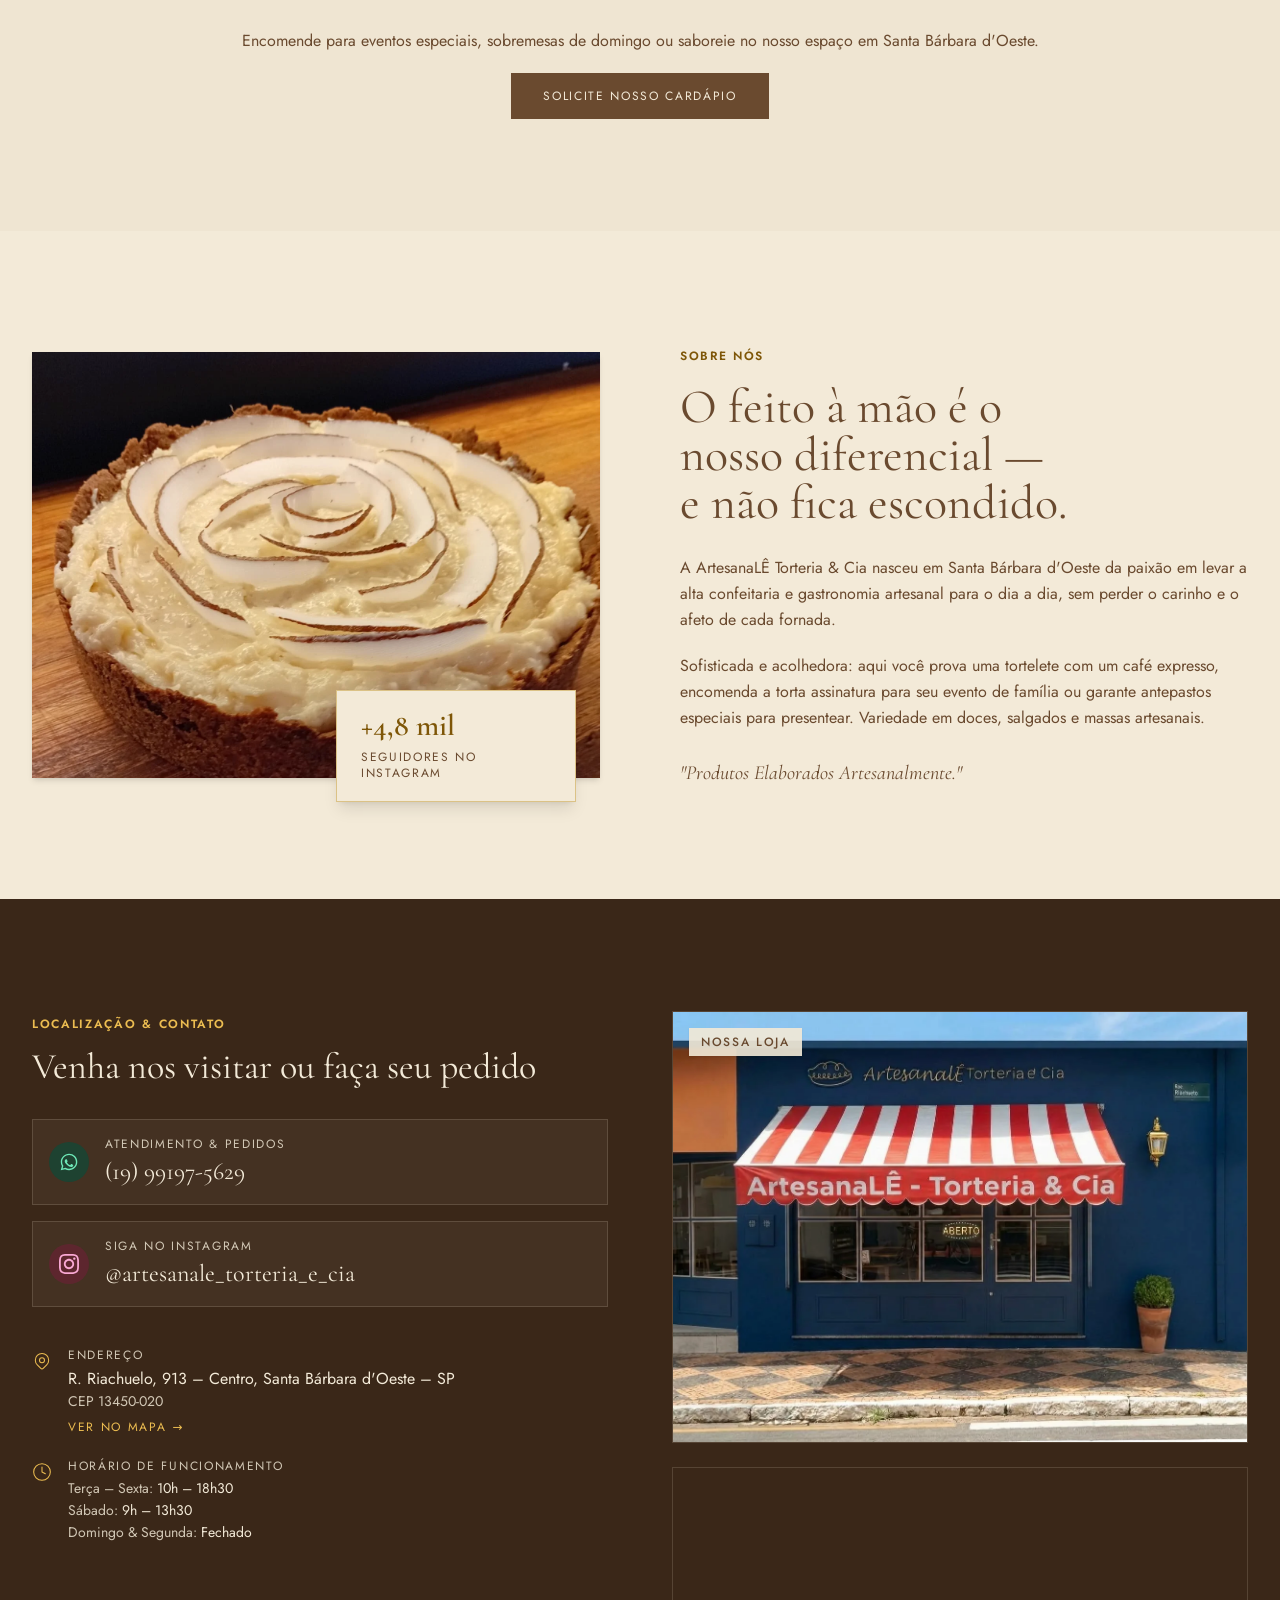
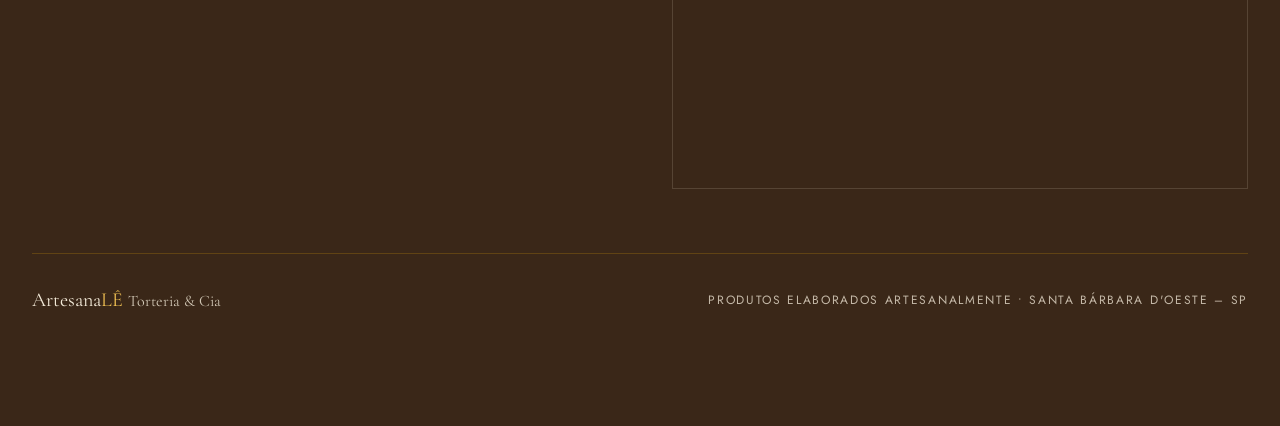
==== commit ec978de2: "Site: novos textos, servicos e torta de figo - Torta de Limao: massa sablee; Torta de Queijo: massa " ====
--- a/index.html
+++ b/index.html
@@ -105,6 +105,10 @@
       .product-grid {
         grid-template-columns: repeat(3, minmax(0, 1fr));
       }
+      /* No desktop/tablet, o Tortele de Ninho com Uvas não aparece (permanece no mobile) */
+      .product-grid > .product-card.hide-desktop {
+        display: none;
+      }
     }
 
     .product-card {
@@ -143,6 +147,60 @@
       flex-direction: column;
       flex-grow: 1;
       justify-content: space-between;
+    }
+
+    /* Serviços */
+    .services-block {
+      margin-top: 4.5rem;
+    }
+    .services-head {
+      text-align: center;
+    }
+    .services-grid {
+      display: grid;
+      grid-template-columns: repeat(1, minmax(0, 1fr));
+      gap: 1.25rem;
+      margin-top: 1.75rem;
+    }
+    @media (min-width: 640px) {
+      .services-grid {
+        grid-template-columns: repeat(2, minmax(0, 1fr));
+      }
+    }
+    .service-card {
+      background: #ffffff;
+      border: 1px solid rgba(39, 57, 48, 0.08);
+      border-radius: 6px;
+      padding: 1.5rem 1.5rem 1.6rem;
+      display: flex;
+      flex-direction: column;
+      transition: transform 0.3s ease, box-shadow 0.3s ease, border-color 0.3s ease;
+    }
+    .service-card:hover {
+      transform: translateY(-3px);
+      box-shadow: 0 14px 28px -10px rgba(39, 57, 48, 0.12);
+      border-color: rgba(200, 162, 86, 0.4);
+    }
+    .service-card .service-number {
+      font-family: var(--font-body);
+      font-size: 0.62rem;
+      letter-spacing: 0.22em;
+      font-weight: 600;
+      color: hsl(var(--gold-ink));
+    }
+    .service-card h4 {
+      font-family: var(--font-heading);
+      font-weight: 500;
+      font-size: 1.3rem;
+      color: hsl(var(--primary));
+      margin-top: 0.4rem;
+    }
+    .service-card p {
+      font-family: var(--font-body);
+      font-size: 0.92rem;
+      line-height: 1.6;
+      color: hsl(var(--primary) / 0.8);
+      margin-top: 0.55rem;
     }
   </style>
 </head>
@@ -240,7 +298,7 @@
       <div class="mx-auto max-w-7xl">
 
         <div class="text-center mb-14">
-          <span class="label-caps text-gold-ink font-semibold tracking-widest">Nossos Produtos</span>
+          <span class="label-caps text-gold-ink font-semibold tracking-widest">Nossos Produtos e Serviços</span>
           <h2 class="font-serif font-normal text-primary text-3xl sm:text-5xl mt-4 text-balance">Obras-primas da casa</h2>
           <p class="mt-5 max-w-xl mx-auto text-primary font-body text-balance">
             Cada torta é elaborada artesanalmente — da massa crocante ao recheio aveludado — com o cuidado que só o feito à mão oferece.
@@ -257,7 +315,7 @@
           <div class="absolute inset-x-0 bottom-0 bg-gradient-to-t from-primary/90 via-primary/50 to-transparent p-6 sm:p-8 text-background">
             <span class="label-caps text-gold-light text-xs font-semibold">Destaque da Casa</span>
             <h3 class="font-serif text-3xl sm:text-4xl font-medium mt-1">Torta de Limão</h3>
-            <p class="text-background/90 text-sm sm:text-base mt-2 max-w-lg">Massa amanteigada crocante com curd de limão equilibrado e merengue generoso tostado no maçarico.</p>
+            <p class="text-background/90 text-sm sm:text-base mt-2 max-w-lg">Massa sablée crocante com curd de limão equilibrado e merengue generoso tostado no maçarico.</p>
             <span class="mt-4 inline-flex items-center gap-2 label-caps text-xs font-medium text-background group-hover:text-gold-light transition-colors">
               <span>Encomendar via WhatsApp</span>
               <span>&rarr;</span>
@@ -268,7 +326,76 @@
         <!-- Grade com os demais produtos da casa -->
         <div class="product-grid">
 
-          <!-- 2. Torta de Coco Cremoso -->
+          <!-- 1. Torta de Queijo com Tomate, Queijo de Búfala e Pesto -->
+          <article class="product-card">
+            <div class="product-img-box">
+              <picture>
+                <source srcset="images/torta-queijo-tomate-bufala-pesto.webp" type="image/webp"/>
+                <img src="images/torta-queijo-tomate-bufala-pesto.jpg" alt="Torta de queijo com tomate, queijo de búfala e pesto de manjericão" class="product-thumb" loading="lazy"/>
+              </picture>
+              <span class="absolute top-3 left-3 label-caps px-2.5 py-1 bg-background/95 text-primary text-[10px] font-semibold rounded-xs">Torta Salgada</span>
+            </div>
+            <div class="product-content">
+              <div>
+                <h3 class="font-serif text-xl font-medium text-primary">Torta de Queijo com Tomate, Búfala e Pesto</h3>
+                <p class="mt-2 text-primary/80 text-sm leading-relaxed">
+                  Massa podre (pâte brisée) crocante, queijo selecionado, tomate maduro, queijo de búfala e toque de pesto fresco.
+                </p>
+              </div>
+              <a href="https://wa.me/5519991975629?text=Ol%C3%A1!%20Gostaria%20de%20encomendar%20a%20Torta%20de%20Queijo%20com%20Tomate%2C%20B%C3%BAfala%20e%20Pesto." target="_blank" rel="noopener noreferrer" class="mt-4 inline-flex items-center justify-between text-xs font-medium label-caps text-gold-ink hover:text-primary transition-colors">
+                <span>Encomendar via WhatsApp</span>
+                <span>&rarr;</span>
+              </a>
+            </div>
+          </article>
+
+          <!-- 2. Caponata de Berinjela -->
+          <article class="product-card">
+            <div class="product-img-box">
+              <picture>
+                <source srcset="images/caponata-berinjela.webp" type="image/webp"/>
+                <img src="images/caponata-berinjela.jpg" alt="Caponata de Berinjela" class="product-thumb" loading="lazy"/>
+              </picture>
+              <span class="absolute top-3 left-3 label-caps px-2.5 py-1 bg-background/95 text-primary text-[10px] font-semibold rounded-xs">Acompanhamento</span>
+            </div>
+            <div class="product-content">
+              <div>
+                <h3 class="font-serif text-xl font-medium text-primary">Caponata de Berinjela</h3>
+                <p class="mt-2 text-primary/80 text-sm leading-relaxed">
+                  Berinjelas macias refogadas em azeite extravirgem, pimentões, uvas-passas e ervas aromáticas da casa.
+                </p>
+              </div>
+              <a href="https://wa.me/5519991975629?text=Ol%C3%A1!%20Gostaria%20de%20encomendar%20a%20Caponata%20de%20Berinjela." target="_blank" rel="noopener noreferrer" class="mt-4 inline-flex items-center justify-between text-xs font-medium label-caps text-gold-ink hover:text-primary transition-colors">
+                <span>Encomendar via WhatsApp</span>
+                <span>&rarr;</span>
+              </a>
+            </div>
+          </article>
+
+          <!-- 3. Torta de Figo, Presunto Parma e Mel -->
+          <article class="product-card">
+            <div class="product-img-box">
+              <picture>
+                <source srcset="images/torta-figo.webp" type="image/webp"/>
+                <img src="images/torta-figo.jpg" alt="Torta de Figo, Presunto Parma e Mel" class="product-thumb" loading="lazy"/>
+              </picture>
+              <span class="absolute top-3 left-3 label-caps px-2.5 py-1 bg-background/95 text-primary text-[10px] font-semibold rounded-xs">Torta Salgada</span>
+            </div>
+            <div class="product-content">
+              <div>
+                <h3 class="font-serif text-xl font-medium text-primary">Torta de Figo, Presunto Parma e Mel</h3>
+                <p class="mt-2 text-primary/80 text-sm leading-relaxed">
+                  Figos, presunto Parma e mel em massa artesanal crocante, numa combinação agridoce equilibrada.
+                </p>
+              </div>
+              <a href="https://wa.me/5519991975629?text=Ol%C3%A1!%20Gostaria%20de%20encomendar%20a%20Torta%20de%20Figo%2C%20Presunto%20Parma%20e%20Mel." target="_blank" rel="noopener noreferrer" class="mt-4 inline-flex items-center justify-between text-xs font-medium label-caps text-gold-ink hover:text-primary transition-colors">
+                <span>Encomendar via WhatsApp</span>
+                <span>&rarr;</span>
+              </a>
+            </div>
+          </article>
+
+          <!-- 4. Torta de Coco Cremoso -->
           <article class="product-card">
             <div class="product-img-box">
               <picture>
@@ -285,52 +412,6 @@
                 </p>
               </div>
               <a href="https://wa.me/5519991975629?text=Ol%C3%A1!%20Gostaria%20de%20encomendar%20a%20Torta%20de%20Coco%20Cremoso." target="_blank" rel="noopener noreferrer" class="mt-4 inline-flex items-center justify-between text-xs font-medium label-caps text-gold-ink hover:text-primary transition-colors">
-                <span>Encomendar via WhatsApp</span>
-                <span>&rarr;</span>
-              </a>
-            </div>
-          </article>
-
-          <!-- 3. Torta de Queijo com Tomate, Queijo de Búfala e Pesto -->
-          <article class="product-card">
-            <div class="product-img-box">
-              <picture>
-                <source srcset="images/torta-queijo-tomate-bufala-pesto.webp" type="image/webp"/>
-                <img src="images/torta-queijo-tomate-bufala-pesto.jpg" alt="Torta de queijo com tomate, queijo de búfala e pesto de manjericão" class="product-thumb" loading="lazy"/>
-              </picture>
-              <span class="absolute top-3 left-3 label-caps px-2.5 py-1 bg-background/95 text-primary text-[10px] font-semibold rounded-xs">Torta Salgada</span>
-            </div>
-            <div class="product-content">
-              <div>
-                <h3 class="font-serif text-xl font-medium text-primary">Torta de Queijo com Tomate, Búfala e Pesto</h3>
-                <p class="mt-2 text-primary/80 text-sm leading-relaxed">
-                  Massa folhada crocante, queijo selecionado, tomate maduro, queijo de búfala e toque de pesto fresco.
-                </p>
-              </div>
-              <a href="https://wa.me/5519991975629?text=Ol%C3%A1!%20Gostaria%20de%20encomendar%20a%20Torta%20de%20Queijo%20com%20Tomate%2C%20B%C3%BAfala%20e%20Pesto." target="_blank" rel="noopener noreferrer" class="mt-4 inline-flex items-center justify-between text-xs font-medium label-caps text-gold-ink hover:text-primary transition-colors">
-                <span>Encomendar via WhatsApp</span>
-                <span>&rarr;</span>
-              </a>
-            </div>
-          </article>
-
-          <!-- 4. Caponata de Berinjela -->
-          <article class="product-card">
-            <div class="product-img-box">
-              <picture>
-                <source srcset="images/caponata-berinjela.webp" type="image/webp"/>
-                <img src="images/caponata-berinjela.jpg" alt="Caponata de Berinjela" class="product-thumb" loading="lazy"/>
-              </picture>
-              <span class="absolute top-3 left-3 label-caps px-2.5 py-1 bg-background/95 text-primary text-[10px] font-semibold rounded-xs">Acompanhamento</span>
-            </div>
-            <div class="product-content">
-              <div>
-                <h3 class="font-serif text-xl font-medium text-primary">Caponata de Berinjela</h3>
-                <p class="mt-2 text-primary/80 text-sm leading-relaxed">
-                  Berinjelas macias refogadas em azeite extravirgem, pimentões, uvas-passas e ervas aromáticas da casa.
-                </p>
-              </div>
-              <a href="https://wa.me/5519991975629?text=Ol%C3%A1!%20Gostaria%20de%20encomendar%20a%20Caponata%20de%20Berinjela." target="_blank" rel="noopener noreferrer" class="mt-4 inline-flex items-center justify-between text-xs font-medium label-caps text-gold-ink hover:text-primary transition-colors">
                 <span>Encomendar via WhatsApp</span>
                 <span>&rarr;</span>
               </a>
@@ -361,7 +442,7 @@
           </article>
 
           <!-- 6. Tortele de Ninho com Uvas -->
-          <article class="product-card">
+          <article class="product-card hide-desktop">
             <div class="product-img-box">
               <picture>
                 <source srcset="images/tortelete-ninho-uvas.webp" type="image/webp"/>
@@ -406,6 +487,39 @@
             </div>
           </article>
 
+        </div>
+
+        <!-- Serviços -->
+        <div class="services-block">
+          <div class="services-head">
+            <span class="label-caps text-gold-ink font-semibold tracking-widest">Além das tortas</span>
+          </div>
+
+          <div class="services-grid">
+            <article class="service-card">
+              <span class="service-number">01</span>
+              <h4>Almoço</h4>
+              <p>Pratos com saladas, massas artesanais e acompanhamentos.</p>
+            </article>
+
+            <article class="service-card">
+              <span class="service-number">02</span>
+              <h4>Congelados</h4>
+              <p>Variedade de tortas, massas, pizzas e salgados.</p>
+            </article>
+
+            <article class="service-card">
+              <span class="service-number">03</span>
+              <h4>Atendimento</h4>
+              <p>Disponível para consumo no local ou entrega.</p>
+            </article>
+
+            <article class="service-card">
+              <span class="service-number">04</span>
+              <h4>Atacado e Revenda</h4>
+              <p>Trabalhamos com revenda e contamos com um cardápio exclusivo para o atacado.</p>
+            </article>
+          </div>
         </div>
 
         <!-- CTA Único -->
@@ -445,7 +559,7 @@
               A ArtesanaLÊ Torteria &amp; Cia nasceu em Santa Bárbara d'Oeste da paixão em levar a alta confeitaria e gastronomia artesanal para o dia a dia, sem perder o carinho e o afeto de cada fornada.
             </p>
             <p>
-              Sofisticada e acolhedora: aqui você prova uma tortelete com um café fresco moído no local, encomenda a torta assinatura para seu evento de família ou garante antepastos especiais para presentear. Variedade em doces, salgados e massas artesanais.
+              Sofisticada e acolhedora: aqui você prova uma tortelete com um café expresso, encomenda a torta assinatura para seu evento de família ou garante antepastos especiais para presentear. Variedade em doces, salgados e massas artesanais.
             </p>
             <p class="font-serif text-xl text-primary italic pt-2">
               "Produtos Elaborados Artesanalmente."
